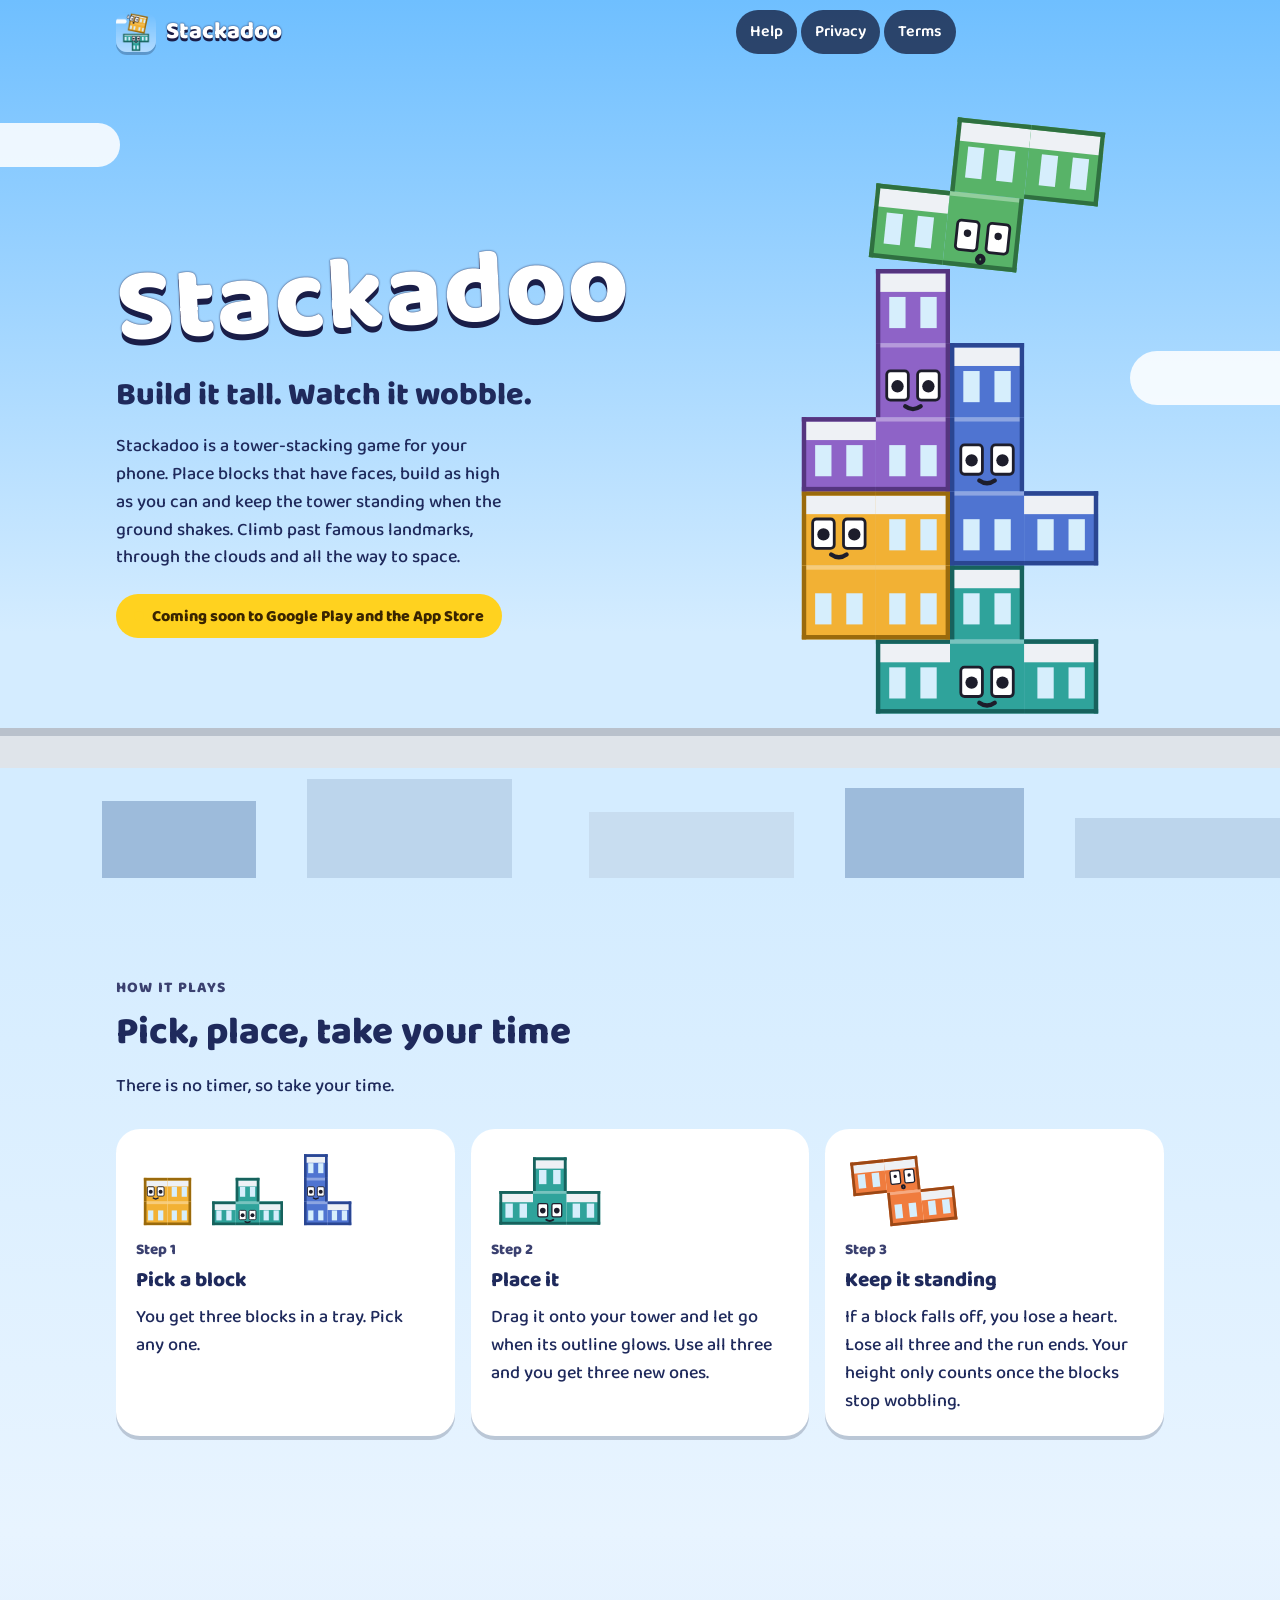
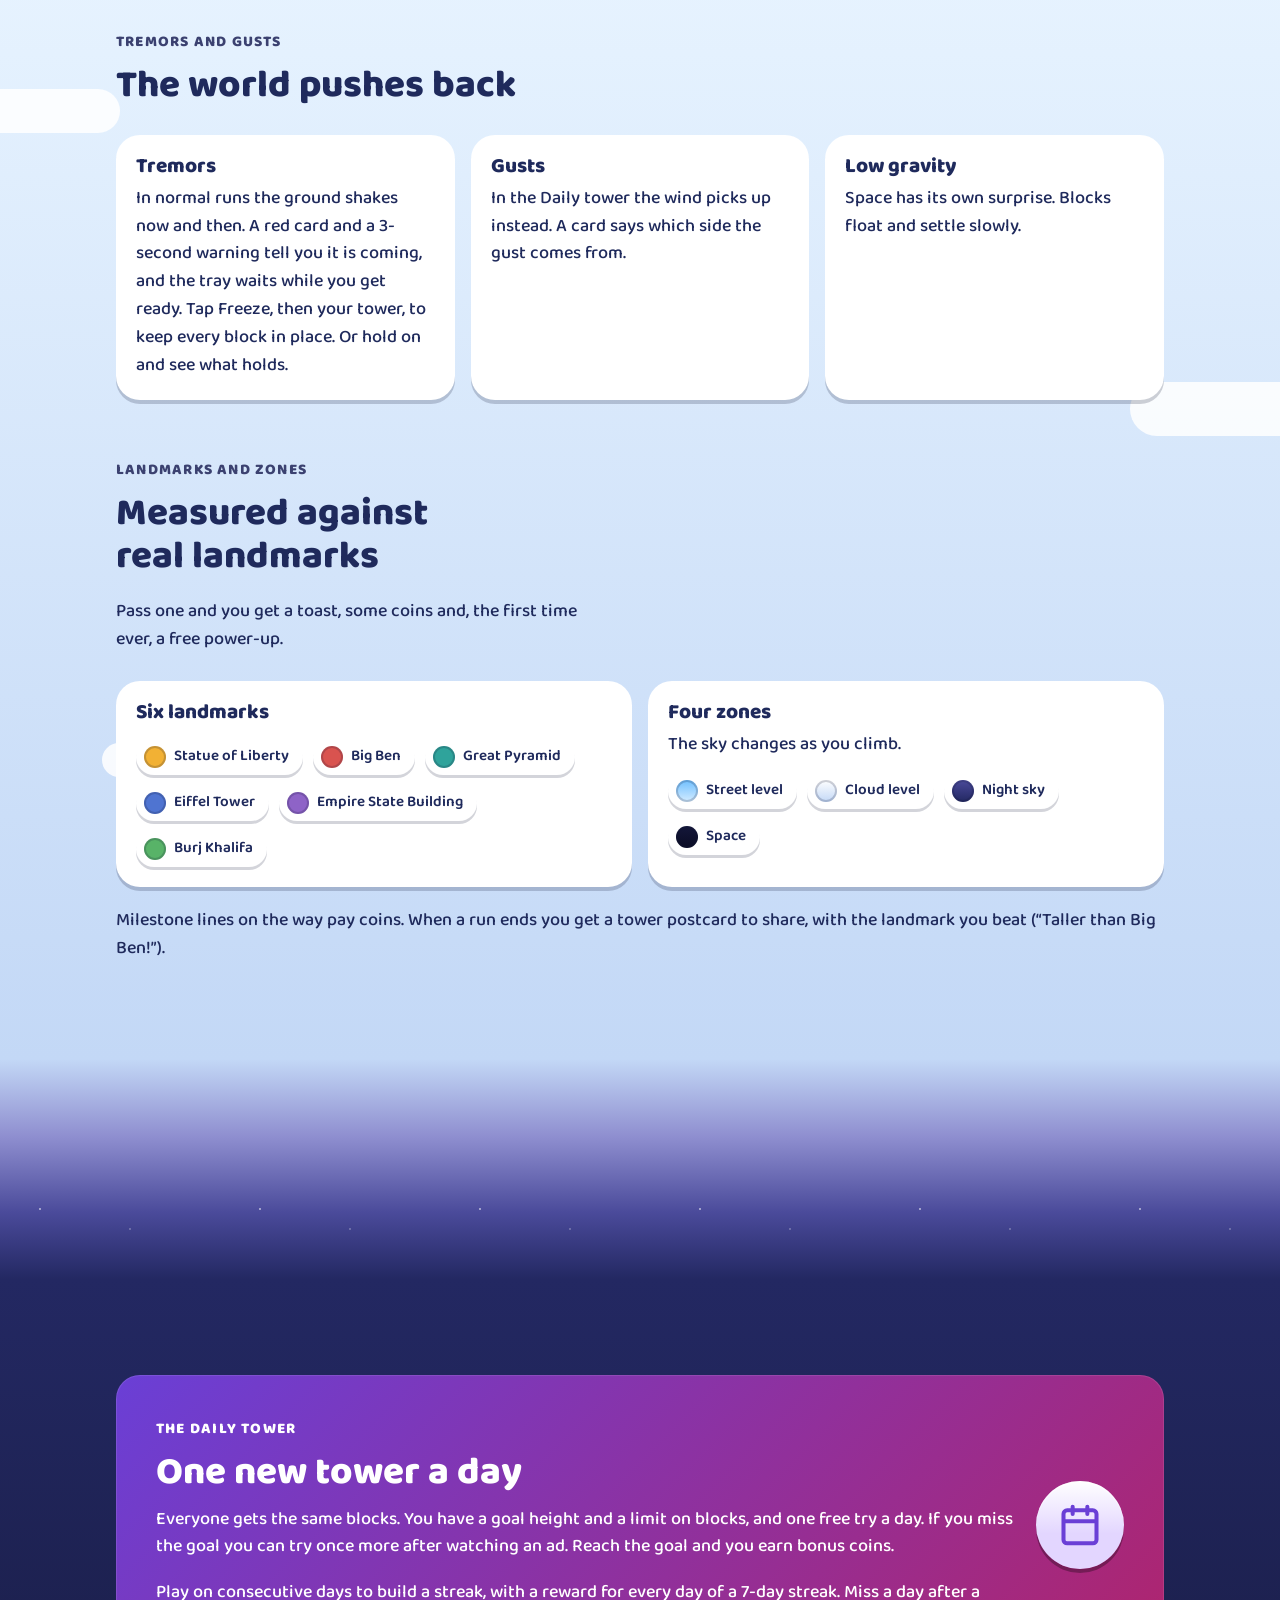
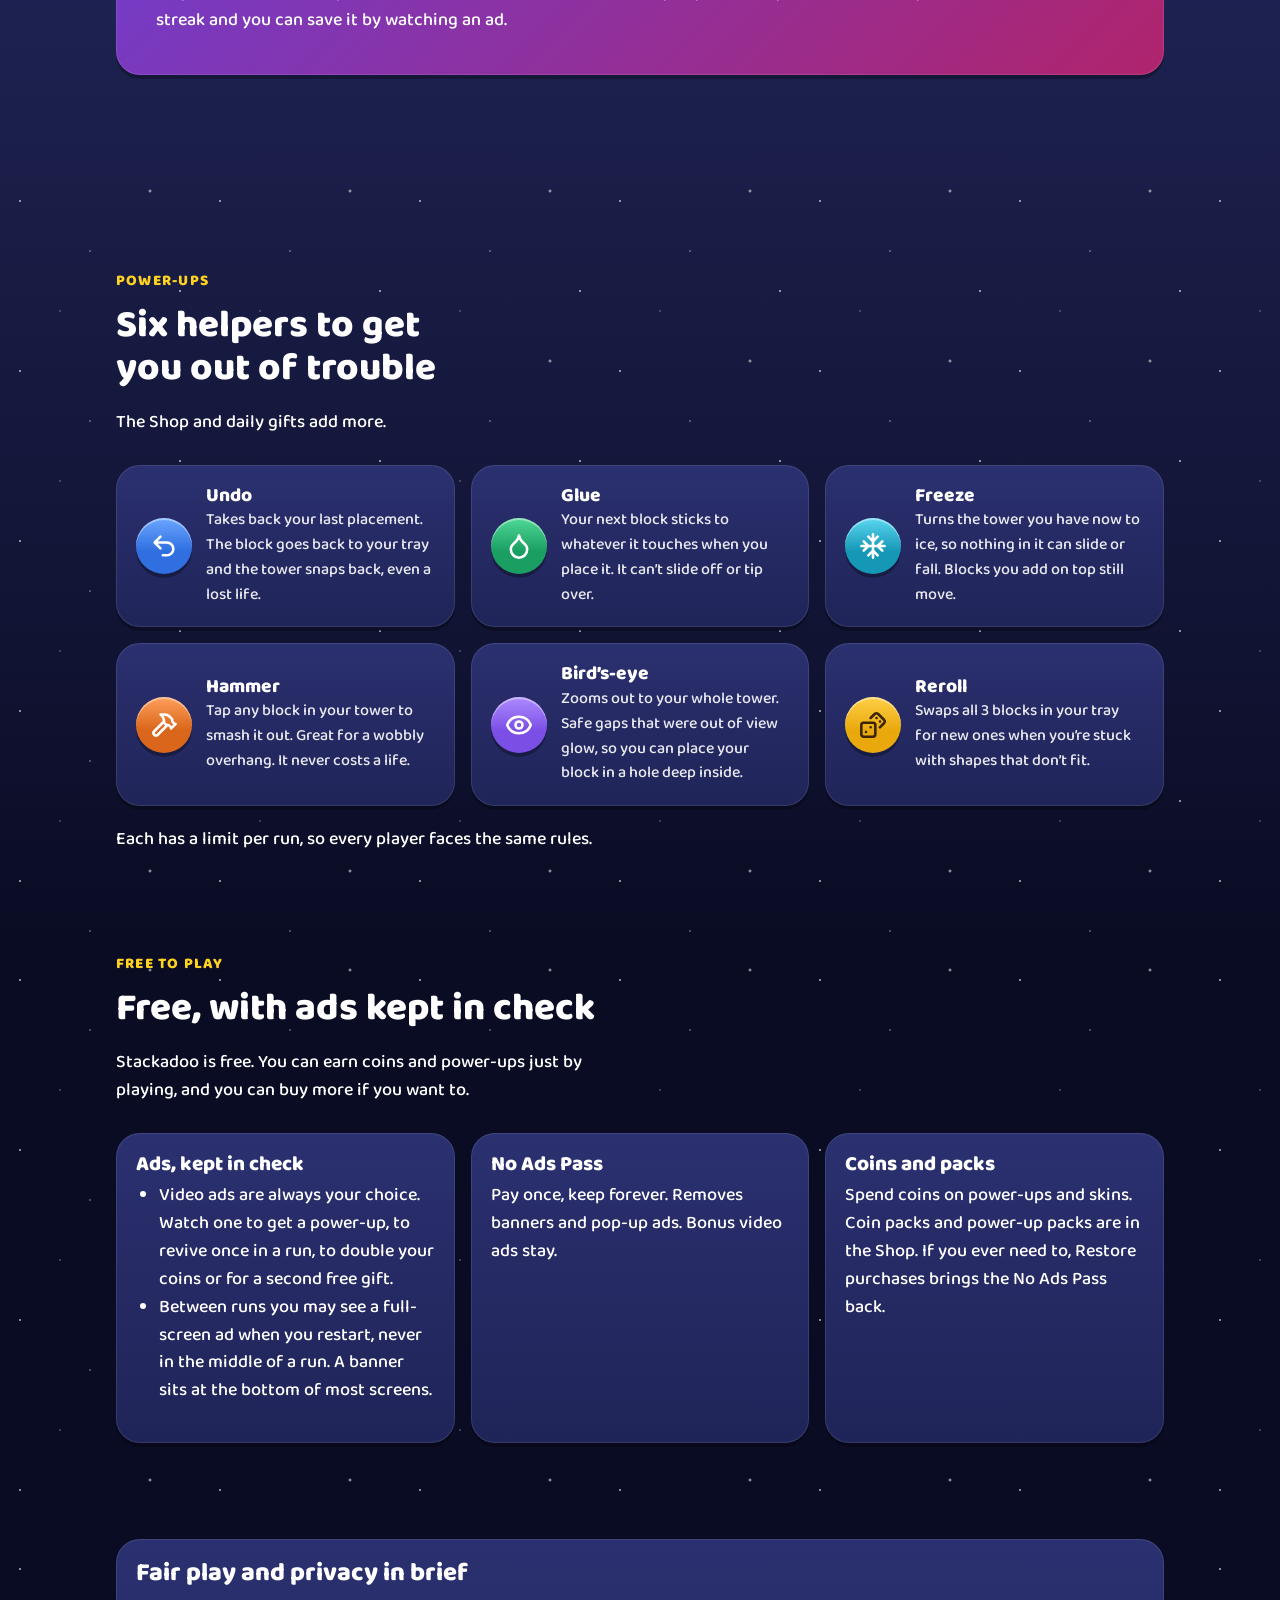
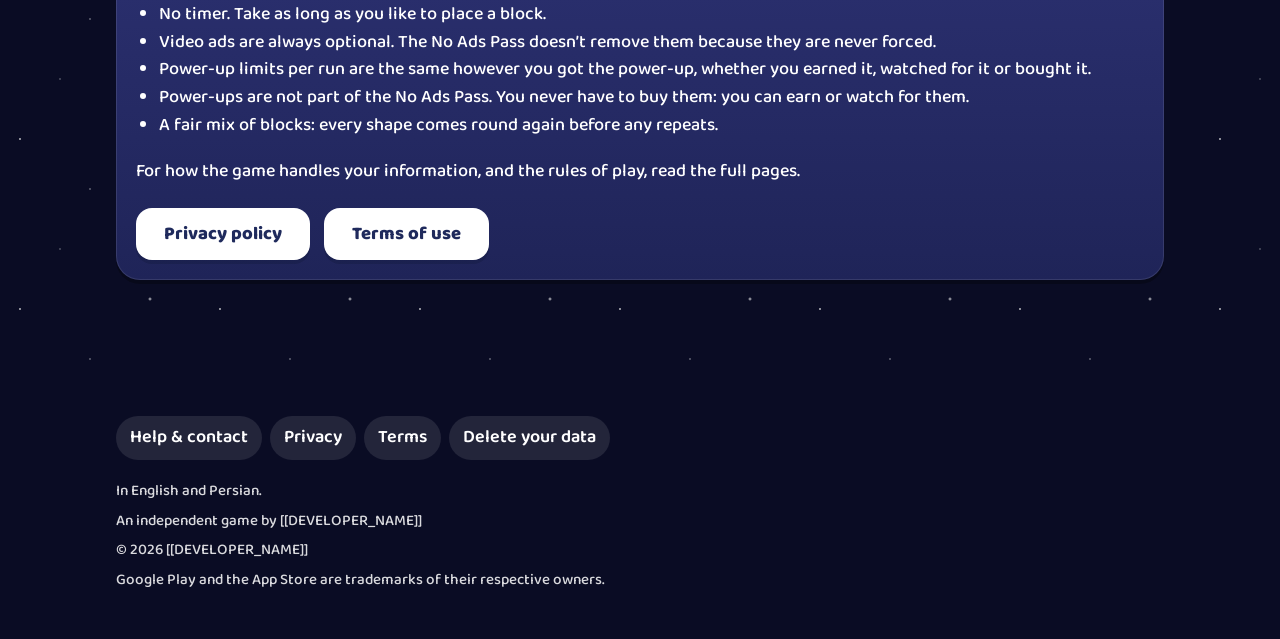
==== index.html @ 4f367c1c "Stackadoo site: design system, landing page, Help & contact, 404 (local draft) Co-Authored-By: Claud" ====
<!DOCTYPE html>
<html lang="en">
<head>
  <meta charset="utf-8">
  <meta name="viewport" content="width=device-width, initial-scale=1">
  <title>Stackadoo: a wobbly tower-stacking game for Android and iOS</title>
  <meta name="description" content="Stackadoo is a tower-stacking game with wobbly block characters. Place them, survive the tremors and climb past landmarks into space.">
  <meta name="theme-color" content="#6fbfff">
  <link rel="icon" href="favicon.ico" sizes="48x48">
  <link rel="icon" type="image/png" sizes="32x32" href="favicon-32.png">
  <link rel="apple-touch-icon" href="apple-touch-icon.png">
  <link rel="manifest" href="site.webmanifest">
  <!-- Open Graph needs an absolute image URL; fill it in once the final address is known. -->
  <meta property="og:title" content="Stackadoo">
  <meta property="og:description" content="Build it tall. Watch it wobble.">
  <meta property="og:type" content="website">
  <meta name="twitter:card" content="summary_large_image">
  <link rel="preload" href="fonts/Baloo2-ExtraBold.woff" as="font" type="font/woff" crossorigin>
  <link rel="stylesheet" href="style.css">
</head>
<body>
  <a class="skip-link" href="#main">Skip to content</a>

  <!-- ============ HERO: day sky ============ -->
  <div class="zone zone--day hero">
    <span class="cloud cloud--a" aria-hidden="true"></span>
    <span class="cloud cloud--b" aria-hidden="true"></span>
    <header class="site-header">
      <div class="wrap">
        <a class="brand" href="./"><img src="icon-192.png" alt="" width="40" height="40"><span>Stackadoo</span></a>
        <nav aria-label="Main">
          <ul class="nav">
            <li><a href="support.html">Help</a></li>
            <li><a href="privacy.html">Privacy</a></li>
            <li><a href="terms.html">Terms</a></li>
          </ul>
        </nav>
      </div>
    </header>

    <main id="main">
      <div class="wrap">
        <div class="hero-copy">
          <h1 class="logo logo--hero">Stackadoo</h1>
          <p class="tagline">Build it tall. Watch it wobble.</p>
          <p class="pitch">Stackadoo is a tower-stacking game for your phone. Place blocks that have faces, build as high as you can and keep the tower standing when the ground shakes. Climb past famous landmarks, through the clouds and all the way to space.</p>
          <p><span class="pill pill--yellow pill--dot">Coming soon to Google Play and the App Store</span></p>
        </div>
        <div class="hero-art">
          <svg class="tower" viewBox="0 0 196 372" aria-hidden="true" focusable="false"><g transform="translate(10 10)"><rect x="44.0" y="308.0" width="44" height="44" fill="#2fa39b"/><rect x="44.0" y="310.6" width="44" height="11.0" fill="#eef1f5"/><rect x="44.0" y="308.0" width="44" height="2.6" fill="#17625d"/><rect x="44.0" y="349.4" width="44" height="2.6" fill="#17625d"/><rect x="44.0" y="308.0" width="2.6" height="44" fill="#17625d"/><rect x="51.9" y="324.6" width="9.7" height="18.5" fill="#d6eefc"/><rect x="70.4" y="324.6" width="9.7" height="18.5" fill="#d6eefc"/><rect x="88.0" y="308.0" width="44" height="44" fill="#2fa39b"/><rect x="88.0" y="308.0" width="44" height="2.6" fill="#fff" opacity=".35"/><rect x="88.0" y="349.4" width="44" height="2.6" fill="#17625d"/><g transform="translate(88.0 308.0) scale(1.833)"><rect x="3.5" y="9" width="7" height="9.5" rx="1.2" fill="#fff" stroke="#1d1d2b" stroke-width=".9"/><rect x="13.5" y="9" width="7" height="9.5" rx="1.2" fill="#fff" stroke="#1d1d2b" stroke-width=".9"/><circle cx="7" cy="14" r="2" fill="#1d1d2b"/><circle cx="17" cy="14" r="2" fill="#1d1d2b"/><path d="M9.5 20.5q2.5 1.8 5 0" fill="none" stroke="#1d1d2b" stroke-width="1.4" stroke-linecap="round"/></g><rect x="132.0" y="308.0" width="44" height="44" fill="#2fa39b"/><rect x="132.0" y="310.6" width="44" height="11.0" fill="#eef1f5"/><rect x="132.0" y="308.0" width="44" height="2.6" fill="#17625d"/><rect x="132.0" y="349.4" width="44" height="2.6" fill="#17625d"/><rect x="173.4" y="308.0" width="2.6" height="44" fill="#17625d"/><rect x="139.9" y="324.6" width="9.7" height="18.5" fill="#d6eefc"/><rect x="158.4" y="324.6" width="9.7" height="18.5" fill="#d6eefc"/><rect x="88.0" y="264.0" width="44" height="44" fill="#2fa39b"/><rect x="88.0" y="266.6" width="44" height="11.0" fill="#eef1f5"/><rect x="88.0" y="264.0" width="44" height="2.6" fill="#17625d"/><rect x="88.0" y="264.0" width="2.6" height="44" fill="#17625d"/><rect x="129.4" y="264.0" width="2.6" height="44" fill="#17625d"/><rect x="95.9" y="280.6" width="9.7" height="18.5" fill="#d6eefc"/><rect x="114.4" y="280.6" width="9.7" height="18.5" fill="#d6eefc"/><rect x="0.0" y="264.0" width="44" height="44" fill="#f2b134"/><rect x="0.0" y="264.0" width="44" height="2.6" fill="#fff" opacity=".35"/><rect x="0.0" y="305.4" width="44" height="2.6" fill="#9a6a0c"/><rect x="0.0" y="264.0" width="2.6" height="44" fill="#9a6a0c"/><rect x="7.9" y="280.6" width="9.7" height="18.5" fill="#d6eefc"/><rect x="26.4" y="280.6" width="9.7" height="18.5" fill="#d6eefc"/><rect x="44.0" y="264.0" width="44" height="44" fill="#f2b134"/><rect x="44.0" y="264.0" width="44" height="2.6" fill="#fff" opacity=".35"/><rect x="44.0" y="305.4" width="44" height="2.6" fill="#9a6a0c"/><rect x="85.4" y="264.0" width="2.6" height="44" fill="#9a6a0c"/><rect x="51.9" y="280.6" width="9.7" height="18.5" fill="#d6eefc"/><rect x="70.4" y="280.6" width="9.7" height="18.5" fill="#d6eefc"/><rect x="0.0" y="220.0" width="44" height="44" fill="#f2b134"/><rect x="0.0" y="222.6" width="44" height="11.0" fill="#eef1f5"/><rect x="0.0" y="220.0" width="44" height="2.6" fill="#9a6a0c"/><rect x="0.0" y="220.0" width="2.6" height="44" fill="#9a6a0c"/><g transform="translate(0.0 220.0) scale(1.833)"><rect x="3.5" y="9" width="7" height="9.5" rx="1.2" fill="#fff" stroke="#1d1d2b" stroke-width=".9"/><rect x="13.5" y="9" width="7" height="9.5" rx="1.2" fill="#fff" stroke="#1d1d2b" stroke-width=".9"/><circle cx="7" cy="14" r="2" fill="#1d1d2b"/><circle cx="17" cy="14" r="2" fill="#1d1d2b"/><path d="M9.5 20.5q2.5 1.8 5 0" fill="none" stroke="#1d1d2b" stroke-width="1.4" stroke-linecap="round"/></g><rect x="44.0" y="220.0" width="44" height="44" fill="#f2b134"/><rect x="44.0" y="222.6" width="44" height="11.0" fill="#eef1f5"/><rect x="44.0" y="220.0" width="44" height="2.6" fill="#9a6a0c"/><rect x="85.4" y="220.0" width="2.6" height="44" fill="#9a6a0c"/><rect x="51.9" y="236.6" width="9.7" height="18.5" fill="#d6eefc"/><rect x="70.4" y="236.6" width="9.7" height="18.5" fill="#d6eefc"/><rect x="88.0" y="220.0" width="44" height="44" fill="#4f74d1"/><rect x="88.0" y="220.0" width="44" height="2.6" fill="#fff" opacity=".35"/><rect x="88.0" y="261.4" width="44" height="2.6" fill="#2a4692"/><rect x="88.0" y="220.0" width="2.6" height="44" fill="#2a4692"/><rect x="95.9" y="236.6" width="9.7" height="18.5" fill="#d6eefc"/><rect x="114.4" y="236.6" width="9.7" height="18.5" fill="#d6eefc"/><rect x="132.0" y="220.0" width="44" height="44" fill="#4f74d1"/><rect x="132.0" y="222.6" width="44" height="11.0" fill="#eef1f5"/><rect x="132.0" y="220.0" width="44" height="2.6" fill="#2a4692"/><rect x="132.0" y="261.4" width="44" height="2.6" fill="#2a4692"/><rect x="173.4" y="220.0" width="2.6" height="44" fill="#2a4692"/><rect x="139.9" y="236.6" width="9.7" height="18.5" fill="#d6eefc"/><rect x="158.4" y="236.6" width="9.7" height="18.5" fill="#d6eefc"/><rect x="88.0" y="176.0" width="44" height="44" fill="#4f74d1"/><rect x="88.0" y="176.0" width="44" height="2.6" fill="#fff" opacity=".35"/><rect x="88.0" y="176.0" width="2.6" height="44" fill="#2a4692"/><rect x="129.4" y="176.0" width="2.6" height="44" fill="#2a4692"/><g transform="translate(88.0 176.0) scale(1.833)"><rect x="3.5" y="9" width="7" height="9.5" rx="1.2" fill="#fff" stroke="#1d1d2b" stroke-width=".9"/><rect x="13.5" y="9" width="7" height="9.5" rx="1.2" fill="#fff" stroke="#1d1d2b" stroke-width=".9"/><circle cx="7" cy="14" r="2" fill="#1d1d2b"/><circle cx="17" cy="14" r="2" fill="#1d1d2b"/><path d="M9.5 20.5q2.5 1.8 5 0" fill="none" stroke="#1d1d2b" stroke-width="1.4" stroke-linecap="round"/></g><rect x="88.0" y="132.0" width="44" height="44" fill="#4f74d1"/><rect x="88.0" y="134.6" width="44" height="11.0" fill="#eef1f5"/><rect x="88.0" y="132.0" width="44" height="2.6" fill="#2a4692"/><rect x="88.0" y="132.0" width="2.6" height="44" fill="#2a4692"/><rect x="129.4" y="132.0" width="2.6" height="44" fill="#2a4692"/><rect x="95.9" y="148.6" width="9.7" height="18.5" fill="#d6eefc"/><rect x="114.4" y="148.6" width="9.7" height="18.5" fill="#d6eefc"/><rect x="0.0" y="176.0" width="44" height="44" fill="#8e63c7"/><rect x="0.0" y="178.6" width="44" height="11.0" fill="#eef1f5"/><rect x="0.0" y="176.0" width="44" height="2.6" fill="#55357f"/><rect x="0.0" y="217.4" width="44" height="2.6" fill="#55357f"/><rect x="0.0" y="176.0" width="2.6" height="44" fill="#55357f"/><rect x="7.9" y="192.6" width="9.7" height="18.5" fill="#d6eefc"/><rect x="26.4" y="192.6" width="9.7" height="18.5" fill="#d6eefc"/><rect x="44.0" y="176.0" width="44" height="44" fill="#8e63c7"/><rect x="44.0" y="176.0" width="44" height="2.6" fill="#fff" opacity=".35"/><rect x="44.0" y="217.4" width="44" height="2.6" fill="#55357f"/><rect x="85.4" y="176.0" width="2.6" height="44" fill="#55357f"/><rect x="51.9" y="192.6" width="9.7" height="18.5" fill="#d6eefc"/><rect x="70.4" y="192.6" width="9.7" height="18.5" fill="#d6eefc"/><rect x="44.0" y="132.0" width="44" height="44" fill="#8e63c7"/><rect x="44.0" y="132.0" width="44" height="2.6" fill="#fff" opacity=".35"/><rect x="44.0" y="132.0" width="2.6" height="44" fill="#55357f"/><rect x="85.4" y="132.0" width="2.6" height="44" fill="#55357f"/><g transform="translate(44.0 132.0) scale(1.833)"><rect x="3.5" y="9" width="7" height="9.5" rx="1.2" fill="#fff" stroke="#1d1d2b" stroke-width=".9"/><rect x="13.5" y="9" width="7" height="9.5" rx="1.2" fill="#fff" stroke="#1d1d2b" stroke-width=".9"/><circle cx="7" cy="14" r="2" fill="#1d1d2b"/><circle cx="17" cy="14" r="2" fill="#1d1d2b"/><path d="M9.5 20.5q2.5 1.8 5 0" fill="none" stroke="#1d1d2b" stroke-width="1.4" stroke-linecap="round"/></g><rect x="44.0" y="88.0" width="44" height="44" fill="#8e63c7"/><rect x="44.0" y="90.6" width="44" height="11.0" fill="#eef1f5"/><rect x="44.0" y="88.0" width="44" height="2.6" fill="#55357f"/><rect x="44.0" y="88.0" width="2.6" height="44" fill="#55357f"/><rect x="85.4" y="88.0" width="2.6" height="44" fill="#55357f"/><rect x="51.9" y="104.6" width="9.7" height="18.5" fill="#d6eefc"/><rect x="70.4" y="104.6" width="9.7" height="18.5" fill="#d6eefc"/><g transform="rotate(6 110.0 44.0)"><rect x="44.0" y="44.0" width="44" height="44" fill="#58b368"/><rect x="44.0" y="46.6" width="44" height="11.0" fill="#eef1f5"/><rect x="44.0" y="44.0" width="44" height="2.6" fill="#2f7040"/><rect x="44.0" y="85.4" width="44" height="2.6" fill="#2f7040"/><rect x="44.0" y="44.0" width="2.6" height="44" fill="#2f7040"/><rect x="51.9" y="60.6" width="9.7" height="18.5" fill="#d6eefc"/><rect x="70.4" y="60.6" width="9.7" height="18.5" fill="#d6eefc"/><rect x="88.0" y="44.0" width="44" height="44" fill="#58b368"/><rect x="88.0" y="44.0" width="44" height="2.6" fill="#fff" opacity=".35"/><rect x="88.0" y="85.4" width="44" height="2.6" fill="#2f7040"/><rect x="129.4" y="44.0" width="2.6" height="44" fill="#2f7040"/><g transform="translate(88.0 44.0) scale(1.833)"><rect x="3.5" y="9" width="7" height="9.5" rx="1.2" fill="#fff" stroke="#1d1d2b" stroke-width=".9"/><rect x="13.5" y="9" width="7" height="9.5" rx="1.2" fill="#fff" stroke="#1d1d2b" stroke-width=".9"/><circle cx="7" cy="13" r="1.2" fill="#1d1d2b"/><circle cx="17" cy="13" r="1.2" fill="#1d1d2b"/><path d="M11 21a1 1.1 0 1 0 2 0a1 1.1 0 1 0-2 0" fill="none" stroke="#1d1d2b" stroke-width="1.4" stroke-linecap="round"/></g><rect x="88.0" y="0.0" width="44" height="44" fill="#58b368"/><rect x="88.0" y="2.6" width="44" height="11.0" fill="#eef1f5"/><rect x="88.0" y="0.0" width="44" height="2.6" fill="#2f7040"/><rect x="88.0" y="0.0" width="2.6" height="44" fill="#2f7040"/><rect x="95.9" y="16.6" width="9.7" height="18.5" fill="#d6eefc"/><rect x="114.4" y="16.6" width="9.7" height="18.5" fill="#d6eefc"/><rect x="132.0" y="0.0" width="44" height="44" fill="#58b368"/><rect x="132.0" y="2.6" width="44" height="11.0" fill="#eef1f5"/><rect x="132.0" y="0.0" width="44" height="2.6" fill="#2f7040"/><rect x="132.0" y="41.4" width="44" height="2.6" fill="#2f7040"/><rect x="173.4" y="0.0" width="2.6" height="44" fill="#2f7040"/><rect x="139.9" y="16.6" width="9.7" height="18.5" fill="#d6eefc"/><rect x="158.4" y="16.6" width="9.7" height="18.5" fill="#d6eefc"/></g></g></svg>
        </div>
      </div>
    </main>
    <div class="rooftop" aria-hidden="true"></div>
    <div class="city" aria-hidden="true"></div>
  </div>

  <!-- ============ HOW IT PLAYS: sky ============ -->
  <section class="zone zone--how" id="how" aria-labelledby="how-h">
    <div class="wrap">
      <div class="section-head">
        <span class="kicker">How it plays</span>
        <h2 id="how-h">Pick, place, take your time</h2>
        <p>There is no timer, so take your time.</p>
      </div>
      <div class="grid grid--3">
        <article class="card card--light step">
          <svg class="art" viewBox="0 0 170 64" aria-hidden="true" focusable="false"><g transform="translate(6 4) scale(1)"><rect x="0.0" y="36.0" width="18" height="18" fill="#f2b134"/><rect x="0.0" y="36.0" width="18" height="2.0" fill="#fff" opacity=".35"/><rect x="0.0" y="52.0" width="18" height="2.0" fill="#9a6a0c"/><rect x="0.0" y="36.0" width="2.0" height="18" fill="#9a6a0c"/><rect x="3.2" y="42.8" width="4.0" height="7.6" fill="#d6eefc"/><rect x="10.8" y="42.8" width="4.0" height="7.6" fill="#d6eefc"/><rect x="18.0" y="36.0" width="18" height="18" fill="#f2b134"/><rect x="18.0" y="36.0" width="18" height="2.0" fill="#fff" opacity=".35"/><rect x="18.0" y="52.0" width="18" height="2.0" fill="#9a6a0c"/><rect x="34.0" y="36.0" width="2.0" height="18" fill="#9a6a0c"/><rect x="21.2" y="42.8" width="4.0" height="7.6" fill="#d6eefc"/><rect x="28.8" y="42.8" width="4.0" height="7.6" fill="#d6eefc"/><rect x="0.0" y="18.0" width="18" height="18" fill="#f2b134"/><rect x="0.0" y="20.0" width="18" height="4.5" fill="#eef1f5"/><rect x="0.0" y="18.0" width="18" height="2.0" fill="#9a6a0c"/><rect x="0.0" y="18.0" width="2.0" height="18" fill="#9a6a0c"/><g transform="translate(0.0 18.0) scale(0.750)"><rect x="3.5" y="9" width="7" height="9.5" rx="1.2" fill="#fff" stroke="#1d1d2b" stroke-width=".9"/><rect x="13.5" y="9" width="7" height="9.5" rx="1.2" fill="#fff" stroke="#1d1d2b" stroke-width=".9"/><circle cx="7" cy="14" r="2" fill="#1d1d2b"/><circle cx="17" cy="14" r="2" fill="#1d1d2b"/><path d="M9.5 20.5q2.5 1.8 5 0" fill="none" stroke="#1d1d2b" stroke-width="1.4" stroke-linecap="round"/></g><rect x="18.0" y="18.0" width="18" height="18" fill="#f2b134"/><rect x="18.0" y="20.0" width="18" height="4.5" fill="#eef1f5"/><rect x="18.0" y="18.0" width="18" height="2.0" fill="#9a6a0c"/><rect x="34.0" y="18.0" width="2.0" height="18" fill="#9a6a0c"/><rect x="21.2" y="24.8" width="4.0" height="7.6" fill="#d6eefc"/><rect x="28.8" y="24.8" width="4.0" height="7.6" fill="#d6eefc"/><rect x="52.0" y="36.0" width="18" height="18" fill="#2fa39b"/><rect x="52.0" y="38.0" width="18" height="4.5" fill="#eef1f5"/><rect x="52.0" y="36.0" width="18" height="2.0" fill="#17625d"/><rect x="52.0" y="52.0" width="18" height="2.0" fill="#17625d"/><rect x="52.0" y="36.0" width="2.0" height="18" fill="#17625d"/><rect x="55.2" y="42.8" width="4.0" height="7.6" fill="#d6eefc"/><rect x="62.8" y="42.8" width="4.0" height="7.6" fill="#d6eefc"/><rect x="70.0" y="36.0" width="18" height="18" fill="#2fa39b"/><rect x="70.0" y="36.0" width="18" height="2.0" fill="#fff" opacity=".35"/><rect x="70.0" y="52.0" width="18" height="2.0" fill="#17625d"/><g transform="translate(70.0 36.0) scale(0.750)"><rect x="3.5" y="9" width="7" height="9.5" rx="1.2" fill="#fff" stroke="#1d1d2b" stroke-width=".9"/><rect x="13.5" y="9" width="7" height="9.5" rx="1.2" fill="#fff" stroke="#1d1d2b" stroke-width=".9"/><circle cx="7" cy="14" r="2" fill="#1d1d2b"/><circle cx="17" cy="14" r="2" fill="#1d1d2b"/><path d="M9.5 20.5q2.5 1.8 5 0" fill="none" stroke="#1d1d2b" stroke-width="1.4" stroke-linecap="round"/></g><rect x="88.0" y="36.0" width="18" height="18" fill="#2fa39b"/><rect x="88.0" y="38.0" width="18" height="4.5" fill="#eef1f5"/><rect x="88.0" y="36.0" width="18" height="2.0" fill="#17625d"/><rect x="88.0" y="52.0" width="18" height="2.0" fill="#17625d"/><rect x="104.0" y="36.0" width="2.0" height="18" fill="#17625d"/><rect x="91.2" y="42.8" width="4.0" height="7.6" fill="#d6eefc"/><rect x="98.8" y="42.8" width="4.0" height="7.6" fill="#d6eefc"/><rect x="70.0" y="18.0" width="18" height="18" fill="#2fa39b"/><rect x="70.0" y="20.0" width="18" height="4.5" fill="#eef1f5"/><rect x="70.0" y="18.0" width="18" height="2.0" fill="#17625d"/><rect x="70.0" y="18.0" width="2.0" height="18" fill="#17625d"/><rect x="86.0" y="18.0" width="2.0" height="18" fill="#17625d"/><rect x="73.2" y="24.8" width="4.0" height="7.6" fill="#d6eefc"/><rect x="80.8" y="24.8" width="4.0" height="7.6" fill="#d6eefc"/><rect x="122.0" y="36.0" width="18" height="18" fill="#4f74d1"/><rect x="122.0" y="36.0" width="18" height="2.0" fill="#fff" opacity=".35"/><rect x="122.0" y="52.0" width="18" height="2.0" fill="#2a4692"/><rect x="122.0" y="36.0" width="2.0" height="18" fill="#2a4692"/><rect x="125.2" y="42.8" width="4.0" height="7.6" fill="#d6eefc"/><rect x="132.8" y="42.8" width="4.0" height="7.6" fill="#d6eefc"/><rect x="140.0" y="36.0" width="18" height="18" fill="#4f74d1"/><rect x="140.0" y="38.0" width="18" height="4.5" fill="#eef1f5"/><rect x="140.0" y="36.0" width="18" height="2.0" fill="#2a4692"/><rect x="140.0" y="52.0" width="18" height="2.0" fill="#2a4692"/><rect x="156.0" y="36.0" width="2.0" height="18" fill="#2a4692"/><rect x="143.2" y="42.8" width="4.0" height="7.6" fill="#d6eefc"/><rect x="150.8" y="42.8" width="4.0" height="7.6" fill="#d6eefc"/><rect x="122.0" y="18.0" width="18" height="18" fill="#4f74d1"/><rect x="122.0" y="18.0" width="18" height="2.0" fill="#fff" opacity=".35"/><rect x="122.0" y="18.0" width="2.0" height="18" fill="#2a4692"/><rect x="138.0" y="18.0" width="2.0" height="18" fill="#2a4692"/><g transform="translate(122.0 18.0) scale(0.750)"><rect x="3.5" y="9" width="7" height="9.5" rx="1.2" fill="#fff" stroke="#1d1d2b" stroke-width=".9"/><rect x="13.5" y="9" width="7" height="9.5" rx="1.2" fill="#fff" stroke="#1d1d2b" stroke-width=".9"/><circle cx="7" cy="14" r="2" fill="#1d1d2b"/><circle cx="17" cy="14" r="2" fill="#1d1d2b"/><path d="M9.5 20.5q2.5 1.8 5 0" fill="none" stroke="#1d1d2b" stroke-width="1.4" stroke-linecap="round"/></g><rect x="122.0" y="0.0" width="18" height="18" fill="#4f74d1"/><rect x="122.0" y="2.0" width="18" height="4.5" fill="#eef1f5"/><rect x="122.0" y="0.0" width="18" height="2.0" fill="#2a4692"/><rect x="122.0" y="0.0" width="2.0" height="18" fill="#2a4692"/><rect x="138.0" y="0.0" width="2.0" height="18" fill="#2a4692"/><rect x="125.2" y="6.8" width="4.0" height="7.6" fill="#d6eefc"/><rect x="132.8" y="6.8" width="4.0" height="7.6" fill="#d6eefc"/></g></svg>
          <span class="step-num">Step 1</span>
          <h3>Pick a block</h3>
          <p>You get three blocks in a tray. Pick any one.</p>
        </article>
        <article class="card card--light step">
          <svg class="art" viewBox="0 0 84 60" aria-hidden="true" focusable="false"><g transform="translate(6 6)"><rect x="0.0" y="24.0" width="24" height="24" fill="#2fa39b"/><rect x="0.0" y="26.0" width="24" height="6.0" fill="#eef1f5"/><rect x="0.0" y="24.0" width="24" height="2.0" fill="#17625d"/><rect x="0.0" y="46.0" width="24" height="2.0" fill="#17625d"/><rect x="0.0" y="24.0" width="2.0" height="24" fill="#17625d"/><rect x="4.3" y="33.0" width="5.3" height="10.1" fill="#d6eefc"/><rect x="14.4" y="33.0" width="5.3" height="10.1" fill="#d6eefc"/><rect x="24.0" y="24.0" width="24" height="24" fill="#2fa39b"/><rect x="24.0" y="24.0" width="24" height="2.0" fill="#fff" opacity=".35"/><rect x="24.0" y="46.0" width="24" height="2.0" fill="#17625d"/><g transform="translate(24.0 24.0) scale(1.000)"><rect x="3.5" y="9" width="7" height="9.5" rx="1.2" fill="#fff" stroke="#1d1d2b" stroke-width=".9"/><rect x="13.5" y="9" width="7" height="9.5" rx="1.2" fill="#fff" stroke="#1d1d2b" stroke-width=".9"/><circle cx="7" cy="14" r="2" fill="#1d1d2b"/><circle cx="17" cy="14" r="2" fill="#1d1d2b"/><path d="M9.5 20.5q2.5 1.8 5 0" fill="none" stroke="#1d1d2b" stroke-width="1.4" stroke-linecap="round"/></g><rect x="48.0" y="24.0" width="24" height="24" fill="#2fa39b"/><rect x="48.0" y="26.0" width="24" height="6.0" fill="#eef1f5"/><rect x="48.0" y="24.0" width="24" height="2.0" fill="#17625d"/><rect x="48.0" y="46.0" width="24" height="2.0" fill="#17625d"/><rect x="70.0" y="24.0" width="2.0" height="24" fill="#17625d"/><rect x="52.3" y="33.0" width="5.3" height="10.1" fill="#d6eefc"/><rect x="62.4" y="33.0" width="5.3" height="10.1" fill="#d6eefc"/><rect x="24.0" y="0.0" width="24" height="24" fill="#2fa39b"/><rect x="24.0" y="2.0" width="24" height="6.0" fill="#eef1f5"/><rect x="24.0" y="0.0" width="24" height="2.0" fill="#17625d"/><rect x="24.0" y="0.0" width="2.0" height="24" fill="#17625d"/><rect x="46.0" y="0.0" width="2.0" height="24" fill="#17625d"/><rect x="28.3" y="9.0" width="5.3" height="10.1" fill="#d6eefc"/><rect x="38.4" y="9.0" width="5.3" height="10.1" fill="#d6eefc"/></g></svg>
          <span class="step-num">Step 2</span>
          <h3>Place it</h3>
          <p>Drag it onto your tower and let go when its outline glows. Use all three and you get three new ones.</p>
        </article>
        <article class="card card--light step">
          <svg class="art" viewBox="0 0 84 60" aria-hidden="true" focusable="false"><g transform="translate(6 6)"><g transform="rotate(-6 36.0 24.0)"><rect x="24.0" y="24.0" width="24" height="24" fill="#f07c3e"/><rect x="24.0" y="24.0" width="24" height="2.0" fill="#fff" opacity=".35"/><rect x="24.0" y="46.0" width="24" height="2.0" fill="#9c4815"/><rect x="24.0" y="24.0" width="2.0" height="24" fill="#9c4815"/><rect x="28.3" y="33.0" width="5.3" height="10.1" fill="#d6eefc"/><rect x="38.4" y="33.0" width="5.3" height="10.1" fill="#d6eefc"/><rect x="48.0" y="24.0" width="24" height="24" fill="#f07c3e"/><rect x="48.0" y="26.0" width="24" height="6.0" fill="#eef1f5"/><rect x="48.0" y="24.0" width="24" height="2.0" fill="#9c4815"/><rect x="48.0" y="46.0" width="24" height="2.0" fill="#9c4815"/><rect x="70.0" y="24.0" width="2.0" height="24" fill="#9c4815"/><rect x="52.3" y="33.0" width="5.3" height="10.1" fill="#d6eefc"/><rect x="62.4" y="33.0" width="5.3" height="10.1" fill="#d6eefc"/><rect x="0.0" y="0.0" width="24" height="24" fill="#f07c3e"/><rect x="0.0" y="2.0" width="24" height="6.0" fill="#eef1f5"/><rect x="0.0" y="0.0" width="24" height="2.0" fill="#9c4815"/><rect x="0.0" y="22.0" width="24" height="2.0" fill="#9c4815"/><rect x="0.0" y="0.0" width="2.0" height="24" fill="#9c4815"/><rect x="4.3" y="9.0" width="5.3" height="10.1" fill="#d6eefc"/><rect x="14.4" y="9.0" width="5.3" height="10.1" fill="#d6eefc"/><rect x="24.0" y="0.0" width="24" height="24" fill="#f07c3e"/><rect x="24.0" y="2.0" width="24" height="6.0" fill="#eef1f5"/><rect x="24.0" y="0.0" width="24" height="2.0" fill="#9c4815"/><rect x="46.0" y="0.0" width="2.0" height="24" fill="#9c4815"/><g transform="translate(24.0 0.0) scale(1.000)"><rect x="3.5" y="9" width="7" height="9.5" rx="1.2" fill="#fff" stroke="#1d1d2b" stroke-width=".9"/><rect x="13.5" y="9" width="7" height="9.5" rx="1.2" fill="#fff" stroke="#1d1d2b" stroke-width=".9"/><circle cx="7" cy="13" r="1.2" fill="#1d1d2b"/><circle cx="17" cy="13" r="1.2" fill="#1d1d2b"/><path d="M11 21a1 1.1 0 1 0 2 0a1 1.1 0 1 0-2 0" fill="none" stroke="#1d1d2b" stroke-width="1.4" stroke-linecap="round"/></g></g></g></svg>
          <span class="step-num">Step 3</span>
          <h3>Keep it standing</h3>
          <p>If a block falls off, you lose a heart. Lose all three and the run ends. Your height only counts once the blocks stop wobbling.</p>
        </article>
      </div>
    </div>
  </section>

  <!-- ============ TREMORS, GUSTS, LANDMARKS, ZONES: Cloud level ============ -->
  <section class="zone zone--cloud" id="climb" aria-labelledby="climb-h">
    <span class="cloud cloud--a" aria-hidden="true"></span>
    <span class="cloud cloud--b" aria-hidden="true"></span>
    <span class="cloud cloud--c" aria-hidden="true"></span>
    <div class="wrap">
      <div class="section-head">
        <span class="kicker">Tremors and gusts</span>
        <h2 id="climb-h">The world pushes back</h2>
      </div>
      <div class="grid grid--3">
        <article class="card card--light">
          <h3>Tremors</h3>
          <p>In normal runs the ground shakes now and then. A red card and a 3-second warning tell you it is coming, and the tray waits while you get ready. Tap Freeze, then your tower, to keep every block in place. Or hold on and see what holds.</p>
        </article>
        <article class="card card--light">
          <h3>Gusts</h3>
          <p>In the Daily tower the wind picks up instead. A card says which side the gust comes from.</p>
        </article>
        <article class="card card--light">
          <h3>Low gravity</h3>
          <p>Space has its own surprise. Blocks float and settle slowly.</p>
        </article>
      </div>

      <div class="section-head" style="margin-block: 56px 28px" id="landmarks">
        <span class="kicker">Landmarks and zones</span>
        <h2 id="lm-h">Measured against real landmarks</h2>
        <p>Pass one and you get a toast, some coins and, the first time ever, a free power-up.</p>
      </div>
      <div class="grid grid--2">
        <article class="card card--light">
          <h3>Six landmarks</h3>
          <ul class="chips" aria-label="Landmarks">
            <li class="chip"><i style="background:#f2b134"></i>Statue of Liberty</li>
            <li class="chip"><i style="background:#d9534f"></i>Big Ben</li>
            <li class="chip"><i style="background:#2fa39b"></i>Great Pyramid</li>
            <li class="chip"><i style="background:#4f74d1"></i>Eiffel Tower</li>
            <li class="chip"><i style="background:#8e63c7"></i>Empire State Building</li>
            <li class="chip"><i style="background:#58b368"></i>Burj Khalifa</li>
          </ul>
        </article>
        <article class="card card--light">
          <h3>Four zones</h3>
          <p style="margin-block-end:0">The sky changes as you climb.</p>
          <ul class="chips" aria-label="Altitude zones">
            <li class="chip"><i style="background:linear-gradient(#6fbfff,#d4ecff)"></i>Street level</li>
            <li class="chip"><i style="background:linear-gradient(#fff,#c3d8f6)"></i>Cloud level</li>
            <li class="chip"><i style="background:linear-gradient(#4a4a9a,#232862)"></i>Night sky</li>
            <li class="chip"><i style="background:linear-gradient(#14173a,#0a0c24)"></i>Space</li>
          </ul>
        </article>
      </div>
      <p style="margin-block:20px 0">Milestone lines on the way pay coins. When a run ends you get a tower postcard to share, with the landmark you beat (&ldquo;Taller than Big Ben!&rdquo;).</p>
    </div>
  </section>

  <div class="dusk" aria-hidden="true"></div>

  <!-- ============ DAILY TOWER: night ============ -->
  <section class="zone zone--night" id="daily" aria-labelledby="daily-h">
    <div class="wrap">
      <div class="card card--promo daily">
        <div>
          <span class="kicker" style="color:#fff">The Daily tower</span>
          <h2 id="daily-h">One new tower a day</h2>
          <p>Everyone gets the same blocks. You have a goal height and a limit on blocks, and one free try a day. If you miss the goal you can try once more after watching an ad. Reach the goal and you earn bonus coins.</p>
          <p>Play on consecutive days to build a streak, with a reward for every day of a 7-day streak. Miss a day after a streak and you can save it by watching an ad.</p>
        </div>
        <span class="disc" style="--d1:#ffffff;--d2:#e3d6ff;color:#6a3fd6;inline-size:88px;block-size:88px" aria-hidden="true"><svg viewBox="0 0 24 24" style="inline-size:44px;block-size:44px"><path d="M8 2v4M16 2v4M5 4h14a2 2 0 0 1 2 2v14a2 2 0 0 1 -2 2h-14a2 2 0 0 1 -2 -2v-14a2 2 0 0 1 2 -2zM3 10h18"/></svg></span>
      </div>
    </div>
  </section>

  <!-- ============ POWER-UPS: space ============ -->
  <section class="zone zone--space" id="power-ups" aria-labelledby="pu-h">
    <div class="wrap">
      <div class="section-head">
        <span class="kicker">Power-ups</span>
        <h2 id="pu-h">Six helpers to get you out of trouble</h2>
        <p>The Shop and daily gifts add more.</p>
      </div>
      <ul class="grid grid--powers" style="list-style:none;margin:0;padding:0">
        <li class="card power"><span class="disc disc--undo" aria-hidden="true"><svg viewBox="0 0 24 24"><path d="M9 14 4 9l5-5M4 9h10.5a5.5 5.5 0 0 1 5.5 5.5a5.5 5.5 0 0 1-5.5 5.5H11"/></svg></span><div><h3>Undo</h3><p>Takes back your last placement. The block goes back to your tray and the tower snaps back, even a lost life.</p></div></li>
        <li class="card power"><span class="disc disc--glue" aria-hidden="true"><svg viewBox="0 0 24 24"><path d="M12 22a7 7 0 0 0 7-7c0-2-1-3.9-3-5.5s-3.5-4-4-6.5c-.5 2.5-2 4.9-4 6.5C6 11.1 5 13 5 15a7 7 0 0 0 7 7z"/></svg></span><div><h3>Glue</h3><p>Your next block sticks to whatever it touches when you place it. It can&rsquo;t slide off or tip over.</p></div></li>
        <li class="card power"><span class="disc disc--freeze" aria-hidden="true"><svg viewBox="0 0 24 24"><path d="M2 12L22 12M12 2L12 22M20 16l-4-4 4-4M4 8l4 4-4 4M16 4l-4 4-4-4M8 20l4-4 4 4"/></svg></span><div><h3>Freeze</h3><p>Turns the tower you have now to ice, so nothing in it can slide or fall. Blocks you add on top still move.</p></div></li>
        <li class="card power"><span class="disc disc--hammer" aria-hidden="true"><svg viewBox="0 0 24 24"><path d="m15 12-8.373 8.373a1 1 0 1 1-3-3L12 9m6 6 4-4m-.5.5-1.914-1.914A2 2 0 0 1 19 8.172V7l-2.26-2.26a6 6 0 0 0-4.202-1.756L9 2.96l.92.82A6.18 6.18 0 0 1 12 8.4V10l2 2h1.172a2 2 0 0 1 1.414.586L18.5 14.5"/></svg></span><div><h3>Hammer</h3><p>Tap any block in your tower to smash it out. Great for a wobbly overhang. It never costs a life.</p></div></li>
        <li class="card power"><span class="disc disc--bird" aria-hidden="true"><svg viewBox="0 0 24 24"><path d="M2.062 12.348a1 1 0 0 1 0-.696 10.75 10.75 0 0 1 19.876 0 1 1 0 0 1 0 .696 10.75 10.75 0 0 1-19.876 0M9 12a3 3 0 1 0 6 0a3 3 0 1 0 -6 0"/></svg></span><div><h3>Bird&rsquo;s-eye</h3><p>Zooms out to your whole tower. Safe gaps that were out of view glow, so you can place your block in a hole deep inside.</p></div></li>
        <li class="card power"><span class="disc disc--reroll" aria-hidden="true"><svg viewBox="0 0 24 24"><path d="M4 10h8a2 2 0 0 1 2 2v8a2 2 0 0 1 -2 2h-8a2 2 0 0 1 -2 -2v-8a2 2 0 0 1 2 -2zM17.92 14l3.5-3.5a2.24 2.24 0 0 0 0-3l-5-4.92a2.24 2.24 0 0 0-3 0L10 6M6 18h.01M10 14h.01M15 6h.01M18 9h.01"/></svg></span><div><h3>Reroll</h3><p>Swaps all 3 blocks in your tray for new ones when you&rsquo;re stuck with shapes that don&rsquo;t fit.</p></div></li>
      </ul>
      <p style="margin-block:20px 0">Each has a limit per run, so every player faces the same rules.</p>
    </div>
  </section>

  <!-- ============ FREE TO PLAY ============ -->
  <section class="zone zone--space" id="free" aria-labelledby="free-h" style="padding-block-start:0">
    <div class="wrap">
      <div class="section-head">
        <span class="kicker">Free to play</span>
        <h2 id="free-h">Free, with ads kept in check</h2>
        <p>Stackadoo is free. You can earn coins and power-ups just by playing, and you can buy more if you want to.</p>
      </div>
      <div class="grid grid--3">
        <article class="card">
          <h3>Ads, kept in check</h3>
          <ul>
            <li>Video ads are always your choice. Watch one to get a power-up, to revive once in a run, to double your coins or for a second free gift.</li>
            <li>Between runs you may see a full-screen ad when you restart, never in the middle of a run. A banner sits at the bottom of most screens.</li>
          </ul>
        </article>
        <article class="card">
          <h3>No Ads Pass</h3>
          <p>Pay once, keep forever. Removes banners and pop-up ads. Bonus video ads stay.</p>
        </article>
        <article class="card">
          <h3>Coins and packs</h3>
          <p>Spend coins on power-ups and skins. Coin packs and power-up packs are in the Shop. If you ever need to, Restore purchases brings the No Ads Pass back.</p>
        </article>
      </div>
    </div>
  </section>

  <!-- ============ FAIR PLAY AND PRIVACY IN BRIEF ============ -->
  <section class="zone zone--space band" id="fair-play" aria-labelledby="fair-h" style="padding-block-start:0">
    <div class="wrap">
      <div class="card">
        <h2 id="fair-h" style="font-size:1.6rem">Fair play and privacy in brief</h2>
        <ul>
          <li>No timer. Take as long as you like to place a block.</li>
          <li>Video ads are always optional. The No Ads Pass doesn&rsquo;t remove them because they are never forced.</li>
          <li>Power-up limits per run are the same however you got the power-up, whether you earned it, watched for it or bought it.</li>
          <li>Power-ups are not part of the No Ads Pass. You never have to buy them: you can earn or watch for them.</li>
          <li>A fair mix of blocks: every shape comes round again before any repeats.</li>
        </ul>
        <p>For how the game handles your information, and the rules of play, read the full pages.</p>
        <div class="actions">
          <a class="btn btn--white" href="privacy.html">Privacy policy</a>
          <a class="btn btn--white" href="terms.html">Terms of use</a>
        </div>
      </div>
    </div>
  </section>

  <!-- ============ FOOTER ============ -->
  <footer class="zone zone--footer">
    <div class="wrap">
      <ul class="footer-links">
        <li><a href="support.html">Help &amp; contact</a></li>
        <li><a href="privacy.html">Privacy</a></li>
        <li><a href="terms.html">Terms</a></li>
        <li><a href="delete-data.html">Delete your data</a></li>
      </ul>
      <p class="footer-small">In English and Persian.</p>
      <p class="footer-small">An independent game by [[DEVELOPER_NAME]]</p>
      <p class="footer-small">&copy; 2026 [[DEVELOPER_NAME]]</p>
      <p class="footer-small">Google Play and the App Store are trademarks of their respective owners.</p>
    </div>
  </footer>
</body>
</html>
---- style.css ----
/* ==========================================================================
   Stackadoo site: design system (single stylesheet, no build step)
   Tokens come from the game's Tokens.uss and the design canvas.
   Logical properties are used throughout. English only for now.
   ========================================================================== */

/* ---------- Fonts (self-hosted, Latin subset, WOFF) ---------- */
@font-face { font-family: "Baloo 2"; font-weight: 500; font-style: normal; font-display: swap; src: url("fonts/Baloo2-Medium.woff") format("woff"); }
@font-face { font-family: "Baloo 2"; font-weight: 600; font-style: normal; font-display: swap; src: url("fonts/Baloo2-SemiBold.woff") format("woff"); }
@font-face { font-family: "Baloo 2"; font-weight: 800; font-style: normal; font-display: swap; src: url("fonts/Baloo2-ExtraBold.woff") format("woff"); }

/* ---------- Tokens ---------- */
:root {
  /* sky */
  --sky-top: #6fbfff;
  --sky-bottom: #d4ecff;
  --sky-pale: #d4ecff;
  --cloud: rgba(255, 255, 255, 0.86);
  --city-1: #bcd5ec;
  --city-2: #c8ddf0;
  --city-3: #9dbbdb;
  --rooftop: #dfe4ea;
  --rooftop-lip: #b9c1cc;
  /* navy / panels */
  --navy: #1a1e48;
  --navy-deep: #14173a;
  --menu-top: #232862;
  --panel-top: #2b3070;
  --card-bottom: #1f2458;
  --ink: #1f2a5c;          /* text on sky */
  --ink-soft: #3b4170;     /* text on white */
  --white: #ffffff;
  /* primary button */
  --yellow: #ffd21f;
  --yellow-top: #ffe066;
  --yellow-edge: #b88f00;
  --yellow-ink: #3a2500;
  /* accents */
  --green: #137a4b;
  --red: #c81e45;
  --heart: #ff3b5c;
  --purple: #6a3fd6;
  --magenta: #b0246c;
  --link: #1d4fb8;
  /* power-ups: top, base */
  --pu-undo: #6aa6ff;    --pu-undo-b: #2f6fe0;
  --pu-glue: #4fd896;    --pu-glue-b: #1a9e62;
  --pu-freeze: #5ad6f0;  --pu-freeze-b: #1597b6;
  --pu-hammer: #ff9f5c;  --pu-hammer-b: #d9661a;
  --pu-bird: #ad8bff;    --pu-bird-b: #7b4fe6;
  --pu-reroll: #ffcf47;  --pu-reroll-b: #e9a90c;
  /* radii */
  --r-sheet: 28px;
  --r-card: 24px;
  --r-list: 20px;
  --r-tile: 16px;
  --r-btn: 22px;
  /* layout */
  --gutter: 16px;
  --wide: 1080px;
  --measure: 70ch;
  --tap: 44px;
  --focus: var(--navy);
  /* type */
  --font: "Baloo 2", ui-rounded, "Segoe UI", system-ui, -apple-system, Roboto, sans-serif;
}

/* ---------- Base ---------- */
*, *::before, *::after { box-sizing: border-box; }
html { -webkit-text-size-adjust: 100%; text-size-adjust: 100%; scroll-behavior: smooth; }
body {
  margin: 0;
  min-block-size: 100vh;
  font-family: var(--font);
  font-weight: 500;
  font-size: 1.125rem;
  line-height: 1.55;
  color: var(--ink);
  background: var(--sky-pale);
  overflow-x: clip;
  -webkit-font-smoothing: antialiased;
}
img, svg { display: block; max-inline-size: 100%; }
h1, h2, h3, h4 { font-weight: 800; line-height: 1.12; margin-block: 0 0.5em; text-wrap: balance; }
h1 { font-size: clamp(2.2rem, 8vw, 3.4rem); }
h2 { font-size: clamp(1.7rem, 5.5vw, 2.4rem); }
h3 { font-size: 1.3rem; }
p { margin-block: 0 1em; }
a { color: var(--link); font-weight: 600; text-underline-offset: 0.18em; }
a:hover { text-decoration-thickness: 3px; }
:focus-visible { outline: 3px solid var(--focus); outline-offset: 3px; border-radius: 6px; }
:focus:not(:focus-visible) { outline: none; }
ul, ol { padding-inline-start: 1.3em; margin-block: 0 1em; }

.skip-link {
  position: absolute; inset-inline-start: 8px; inset-block-start: -80px; z-index: 100;
  background: var(--yellow); color: var(--yellow-ink); padding: 10px 18px; border-radius: 14px; font-weight: 800; text-decoration: none;
}
.skip-link:focus { inset-block-start: 8px; }
.sr-only {
  position: absolute !important; inline-size: 1px; block-size: 1px; margin: -1px; padding: 0; border: 0;
  overflow: hidden; clip: rect(0 0 0 0); white-space: nowrap;
}
.wrap { inline-size: 100%; max-inline-size: var(--wide); margin-inline: auto; padding-inline: var(--gutter); }

/* ---------- Logo treatment ---------- */
.logo {
  display: inline-block;
  font-weight: 800;
  color: var(--white);
  text-shadow: 0 4px 0 var(--navy), 0 0 2px var(--navy);
  transform: rotate(-3deg);
  line-height: 1;
  letter-spacing: 0.01em;
  margin: 0;
}
.logo--hero { font-size: clamp(3.4rem, 17vw, 6.5rem); text-shadow: 0 6px 0 var(--navy), 0 0 2px var(--navy); }

/* ---------- Header / nav ---------- */
.site-header { position: relative; z-index: 5; }
.site-header .wrap { display: flex; flex-wrap: wrap; align-items: center; justify-content: space-between; gap: 4px 12px; padding-block: 10px; }
.brand { display: inline-flex; align-items: center; gap: 10px; min-block-size: var(--tap); text-decoration: none; color: var(--white); }
.brand img { inline-size: 40px; block-size: 40px; border-radius: 11px; box-shadow: 0 3px 0 rgba(15, 20, 50, 0.25); }
.brand span { font-weight: 800; font-size: 1.5rem; text-shadow: 0 3px 0 var(--navy), 0 0 2px var(--navy); line-height: 1; }
.nav { display: flex; flex-wrap: wrap; gap: 4px; margin: 0; padding: 0; list-style: none; }
.nav a {
  display: inline-flex; align-items: center; justify-content: center;
  min-block-size: var(--tap); min-inline-size: var(--tap); padding-inline: 14px;
  border-radius: 999px; text-decoration: none; font-weight: 600; font-size: 1rem;
  color: var(--white); background: rgba(15, 20, 50, 0.72);
}
.nav a:hover { background: rgba(15, 20, 50, 0.88); }
.nav a[aria-current="page"] { background: var(--yellow); color: var(--yellow-ink); }

/* ---------- Buttons ---------- */
.btn {
  display: inline-flex; align-items: center; justify-content: center; gap: 10px;
  min-block-size: 52px; padding-inline: 28px; padding-block: 6px;
  font-family: var(--font); font-weight: 800; font-size: 1.15rem; line-height: 1.1;
  color: var(--yellow-ink); text-decoration: none; cursor: pointer; border: 0;
  border-radius: var(--r-btn);
  background: linear-gradient(var(--yellow-top), var(--yellow) 55%);
  box-shadow: 0 5px 0 var(--yellow-edge), inset 0 2px 0 rgba(255, 255, 255, 0.6);
  transition: transform 0.08s ease, box-shadow 0.08s ease;
}
.btn:hover { text-decoration: none; filter: brightness(1.03); }
.btn:active { transform: translateY(4px); box-shadow: 0 1px 0 var(--yellow-edge), inset 0 2px 0 rgba(255, 255, 255, 0.6); }
.btn--white {
  background: var(--white); color: var(--ink); border-radius: var(--r-tile);
  box-shadow: 0 4px 0 rgba(15, 20, 50, 0.25);
}
.btn--white:active { box-shadow: 0 0 0 rgba(15, 20, 50, 0.25); transform: translateY(4px); }

/* ---------- Pills ---------- */
.pill {
  display: inline-flex; align-items: center; gap: 8px; min-block-size: var(--tap);
  padding: 4px 18px; border-radius: 999px; font-weight: 600; font-size: 1rem; line-height: 1.2;
  background: rgba(15, 20, 50, 0.72); color: var(--white);
}
.pill--yellow { background: var(--yellow); color: var(--yellow-ink); font-weight: 800; }
.pill--dot::before { content: ""; inline-size: 10px; block-size: 10px; border-radius: 50%; background: var(--yellow); flex: none; }
.chip {
  display: inline-flex; align-items: center; gap: 8px; min-block-size: 36px; padding: 2px 14px 2px 8px;
  border-radius: 999px; font-weight: 600; font-size: 0.95rem; background: var(--white); color: var(--ink);
  box-shadow: 0 3px 0 rgba(15, 20, 50, 0.18);
}
.chip i { inline-size: 22px; block-size: 22px; border-radius: 50%; flex: none; box-shadow: inset 0 0 0 2px rgba(15, 20, 50, 0.2); }

/* ---------- Cards, discs ---------- */
.card {
  color: var(--white); padding: 20px; border-radius: var(--r-card);
  background: linear-gradient(var(--panel-top), var(--card-bottom));
  box-shadow: 0 4px 0 rgba(0, 0, 0, 0.28), inset 0 0 0 1px rgba(255, 255, 255, 0.1);
}
.card h3 { margin-block-end: 0.3em; }
.card p:last-child { margin-block-end: 0; }
.card--light { background: var(--white); color: var(--ink); box-shadow: 0 4px 0 rgba(15, 20, 50, 0.2); }
.card--promo { background: linear-gradient(135deg, var(--purple), var(--magenta)); }

.disc {
  display: inline-grid; place-items: center; flex: none; inline-size: 56px; block-size: 56px; border-radius: 50%; color: var(--white);
  background: linear-gradient(var(--d1), var(--d2) 60%);
  box-shadow: 0 4px 0 rgba(0, 0, 0, 0.3), inset 0 2px 0 rgba(255, 255, 255, 0.4);
}
.disc svg { inline-size: 28px; block-size: 28px; fill: none; stroke: currentColor; stroke-width: 2.2; stroke-linecap: round; stroke-linejoin: round; }
.disc--undo { --d1: var(--pu-undo); --d2: var(--pu-undo-b); }
.disc--glue { --d1: var(--pu-glue); --d2: var(--pu-glue-b); }
.disc--freeze { --d1: var(--pu-freeze); --d2: var(--pu-freeze-b); }
.disc--hammer { --d1: var(--pu-hammer); --d2: var(--pu-hammer-b); }
.disc--bird { --d1: var(--pu-bird); --d2: var(--pu-bird-b); }
.disc--reroll { --d1: var(--pu-reroll); --d2: var(--pu-reroll-b); color: var(--yellow-ink); }
.disc--sm { inline-size: 44px; block-size: 44px; }
.disc--sm svg { inline-size: 22px; block-size: 22px; }

/* ==========================================================================
   Landing page: the page climbs like the tower
   ========================================================================== */
.zone { position: relative; overflow: hidden; padding-block: clamp(48px, 9vw, 96px); }
.zone .wrap { position: relative; z-index: 2; }
.zone--day { background: linear-gradient(var(--sky-top), var(--sky-bottom) 72%); color: var(--ink); padding-block: 0; }
.zone--how { background: linear-gradient(var(--sky-bottom), #e8f4ff); color: var(--ink); }
.zone--cloud { background: linear-gradient(#e8f4ff, #c3d8f6); color: var(--ink); }
.zone--night { background: linear-gradient(var(--menu-top), var(--navy)); color: var(--white); --focus: var(--yellow); }
.zone--space {
  color: var(--white); --focus: var(--yellow);
  background:
    radial-gradient(1.5px 1.5px at 20px 30px, #fff, transparent),
    radial-gradient(1px 1px at 90px 80px, rgba(255,255,255,0.9), transparent),
    radial-gradient(2px 2px at 150px 20px, rgba(255,255,255,0.8), transparent),
    radial-gradient(1px 1px at 60px 140px, rgba(255,255,255,0.7), transparent),
    radial-gradient(1.5px 1.5px at 180px 120px, #fff, transparent),
    linear-gradient(var(--navy), var(--navy-deep) 40%, #0a0c24);
  background-size: 200px 170px, 200px 170px, 200px 170px, 200px 170px, 200px 170px, 100% 100%;
}
.zone--space + .zone--space {
  background:
    radial-gradient(1.5px 1.5px at 20px 30px, #fff, transparent),
    radial-gradient(1px 1px at 90px 80px, rgba(255,255,255,0.9), transparent),
    radial-gradient(2px 2px at 150px 20px, rgba(255,255,255,0.8), transparent),
    radial-gradient(1px 1px at 60px 140px, rgba(255,255,255,0.7), transparent),
    #0a0c24;
  background-size: 200px 170px, 200px 170px, 200px 170px, 200px 170px, 100% 100%;
}
.zone--footer { background: #0a0c24; color: var(--white); --focus: var(--yellow); padding-block: 40px; }
.zone--night a:not(.btn), .zone--space a:not(.btn), .zone--footer a:not(.btn) { color: inherit; }

/* gradient strip between the cloud and night zones (dusk) */
.dusk {
  block-size: clamp(120px, 22vw, 220px);
  background:
    radial-gradient(1.5px 1.5px at 40px 150px, rgba(255,255,255,0.9), transparent),
    radial-gradient(1px 1px at 130px 170px, rgba(255,255,255,0.8), transparent),
    linear-gradient(#c3d8f6, #8f8fd0 35%, #4a4a9a 70%, var(--menu-top));
  background-size: 220px 220px, 220px 220px, 100% 100%;
}

/* clouds: decorative white pills */
.cloud { position: absolute; z-index: 1; block-size: 44px; inline-size: 150px; border-radius: 999px; background: var(--cloud); pointer-events: none; }
.cloud--a { inset-block-start: 14%; inset-inline-start: -30px; animation: drift 38s ease-in-out infinite alternate; }
.cloud--b { inset-block-start: 40%; inset-inline-end: -40px; inline-size: 190px; block-size: 54px; animation: drift 52s ease-in-out infinite alternate-reverse; }
.cloud--c { inset-block-start: 72%; inset-inline-start: 8%; inline-size: 110px; block-size: 34px; animation: drift 44s ease-in-out infinite alternate; }
@keyframes drift { from { transform: translateX(0); } to { transform: translateX(38px); } }

/* hero */
.hero .wrap { display: grid; gap: 8px; align-items: end; }
.hero-copy { padding-block: 24px 8px; }
.tagline { font-weight: 800; font-size: clamp(1.4rem, 5vw, 2rem); margin-block: 22px 12px; color: var(--ink); }
.pitch { max-inline-size: 36ch; margin-block-end: 22px; color: var(--ink); }
.hero-art { position: relative; z-index: 3; justify-self: center; inline-size: min(100%, 280px); margin-block-start: 12px; margin-block-end: -2px; }
.tower { inline-size: 100%; block-size: auto; overflow: visible; transform-origin: 50% 100%; animation: sway 6s ease-in-out infinite; }
@keyframes sway { 0%, 100% { transform: rotate(-1.4deg); } 50% { transform: rotate(1.4deg); } }
.rooftop {
  position: relative; z-index: 2; block-size: 40px;
  background: var(--rooftop); border-block-start: 8px solid var(--rooftop-lip);
}
.city {
  position: relative; z-index: 1; block-size: 110px;
  background:
    linear-gradient(90deg, transparent 0 8%, var(--city-3) 8% 20%, transparent 20% 100%) bottom / 100% 70% no-repeat,
    linear-gradient(90deg, transparent 0 24%, var(--city-1) 24% 40%, transparent 40% 100%) bottom / 100% 90% no-repeat,
    linear-gradient(90deg, transparent 0 46%, var(--city-2) 46% 62%, transparent 62% 100%) bottom / 100% 60% no-repeat,
    linear-gradient(90deg, transparent 0 66%, var(--city-3) 66% 80%, transparent 80% 100%) bottom / 100% 82% no-repeat,
    linear-gradient(90deg, transparent 0 84%, var(--city-1) 84% 100%) bottom / 100% 55% no-repeat;
}
@media (min-width: 820px) {
  .hero .wrap { grid-template-columns: 1.15fr 0.85fr; gap: 40px; }
  .hero-copy { padding-block: 56px 72px; }
  .hero-art { inline-size: min(100%, 330px); margin-block-start: 40px; }
}

.section-head { max-inline-size: 44ch; margin-block-end: 28px; }
.section-head p { margin-block-end: 0; }
.kicker { display: inline-block; margin-block-end: 10px; font-weight: 800; font-size: 0.95rem; letter-spacing: 0.08em; text-transform: uppercase; }
.zone--how .kicker, .zone--cloud .kicker { color: var(--ink-soft); }
.zone--night .kicker, .zone--space .kicker { color: var(--yellow); }

.grid { display: grid; gap: 16px; }
.grid--3 { grid-template-columns: repeat(auto-fit, minmax(min(100%, 230px), 1fr)); }
.grid--2 { grid-template-columns: repeat(auto-fit, minmax(min(100%, 300px), 1fr)); }
.grid--powers { grid-template-columns: repeat(auto-fit, minmax(min(100%, 280px), 1fr)); }

.step { display: flex; flex-direction: column; gap: 6px; }
.step .art { block-size: 84px; inline-size: auto; max-inline-size: 100%; align-self: flex-start; }
.step-num { font-weight: 800; font-size: 0.95rem; color: var(--ink-soft); }

.feature { display: flex; gap: 16px; align-items: flex-start; }
.chips { display: flex; flex-wrap: wrap; gap: 10px; margin: 14px 0 0; padding: 0; list-style: none; }

.power { display: flex; gap: 14px; align-items: center; }
.power h3 { margin: 0 0 2px; font-size: 1.2rem; }
.power p { margin: 0; font-size: 1rem; color: rgba(255, 255, 255, 0.9); }

.daily { display: grid; gap: 20px; align-items: center; padding: clamp(22px, 5vw, 40px); }
@media (min-width: 720px) { .daily { grid-template-columns: 1fr auto; } }
.daily h2 { margin-block-end: 0.3em; }
.daily .pill { background: rgba(15, 20, 50, 0.45); }

.band .actions { display: flex; flex-wrap: wrap; gap: 14px; margin-block-start: 22px; }

.footer-links { display: flex; flex-wrap: wrap; gap: 4px 8px; margin: 0 0 20px; padding: 0; list-style: none; }
.footer-links a { display: inline-flex; align-items: center; min-block-size: var(--tap); padding-inline: 14px; border-radius: 999px; font-weight: 600; background: rgba(255, 255, 255, 0.1); text-decoration: none; }
.footer-links a:hover { background: rgba(255, 255, 255, 0.2); }
.footer-small { font-size: 0.95rem; color: rgba(255, 255, 255, 0.85); margin-block-end: 0.4em; }

/* ==========================================================================
   Reading page layout (support, privacy, terms, delete-data, 404)
   <body class="page-reading"> + header + main.reading + footer
   ========================================================================== */
.page-reading { background: linear-gradient(var(--sky-top), var(--sky-bottom) 420px) no-repeat var(--sky-pale); }
.reading-wrap { padding-inline: var(--gutter); padding-block: 12px 40px; }
main.reading {
  max-inline-size: calc(var(--measure) + 2 * clamp(20px, 5vw, 48px));
  margin-inline: auto;
  padding: clamp(22px, 5vw, 48px);
  background: var(--white);
  color: var(--ink);
  border-radius: var(--r-sheet);
  box-shadow: 0 6px 0 rgba(15, 20, 50, 0.18);
  counter-reset: sec;
}
main.reading > h1 { font-size: clamp(2rem, 7vw, 2.8rem); margin-block-end: 0.3em; }
.reading .lede { font-size: 1.2rem; color: var(--ink-soft); }
.reading .meta { font-size: 0.95rem; color: var(--ink-soft); margin-block-end: 1.5em; }
.reading h2 { counter-increment: sec; margin-block: 1.8em 0.5em; font-size: clamp(1.4rem, 4.5vw, 1.8rem); scroll-margin-block-start: 16px; }
.reading h2::before { content: counter(sec) ". "; color: var(--ink-soft); }
.reading h2.unnumbered { counter-increment: none; }
.reading h2.unnumbered::before { content: none; }
.reading h3 { margin-block: 1.4em 0.4em; font-size: 1.2rem; }
.reading li { margin-block-end: 0.4em; }
.reading table { inline-size: 100%; border-collapse: collapse; margin-block-end: 1.2em; font-size: 1rem; }
.reading th, .reading td { text-align: start; padding: 8px 10px; border-block-end: 1px solid #d5dcec; vertical-align: top; }
.reading th { font-weight: 800; }
.table-scroll { overflow-x: auto; }

/* table of contents slot */
.toc { margin-block: 0 1.5em; padding: 16px 20px; background: #eef5fd; border-radius: var(--r-list); }
.reading .toc h2 { counter-increment: none; margin: 0 0 6px; font-size: 1.1rem; }
.reading .toc h2::before { content: none; }
.toc ol { margin: 0; padding-inline-start: 1.3em; }
.toc li { margin: 0; }
.toc a { display: inline-flex; align-items: center; min-block-size: var(--tap); }

/* FAQ */
.faq details { border-radius: var(--r-list); background: #eef5fd; margin-block-end: 10px; }
.faq summary {
  display: flex; align-items: center; justify-content: space-between; gap: 12px;
  min-block-size: 52px; padding: 8px 18px; cursor: pointer; list-style: none; font-weight: 800; border-radius: var(--r-list);
}
.faq summary::-webkit-details-marker { display: none; }
.faq summary::after { content: "+"; flex: none; inline-size: 28px; block-size: 28px; display: grid; place-items: center; border-radius: 50%; background: var(--navy); color: var(--white); font-weight: 800; line-height: 1; }
.faq details[open] summary::after { content: "\2212"; }
.faq details > :not(summary) { padding-inline: 18px; }
.faq details > p:last-child { margin-block-end: 0; padding-block-end: 14px; }

.callout { padding: 14px 18px; border-radius: var(--r-list); background: #fff6cc; border-inline-start: 6px solid var(--yellow); margin-block-end: 1.2em; }

.site-footer-lite { text-align: center; padding: 0 var(--gutter) 40px; color: var(--ink); font-size: 0.95rem; }
.site-footer-lite ul { display: flex; flex-wrap: wrap; justify-content: center; gap: 4px 8px; margin: 0 0 12px; padding: 0; list-style: none; }
.site-footer-lite a { display: inline-flex; align-items: center; min-block-size: var(--tap); padding-inline: 12px; color: var(--ink); }
.site-footer-lite p { margin-block-end: 0.3em; }

/* 404 */
.lost { text-align: center; }
.lost .logo { font-size: clamp(3rem, 16vw, 5rem); margin-block: 10px 20px; }

/* ---------- Motion + print ---------- */
@media (prefers-reduced-motion: reduce) {
  *, *::before, *::after { animation: none !important; transition: none !important; scroll-behavior: auto !important; }
}
@media print {
  body, .page-reading { background: #fff !important; color: #000; }
  .site-header, .skip-link, .site-footer-lite { display: none; }
  .reading-wrap { padding: 0; }
  main.reading { box-shadow: none; border-radius: 0; max-inline-size: none; padding: 0; color: #000; }
  .reading h1, .reading h2, .reading h3 { color: #000; }
  .reading h2, .reading h3 { break-after: avoid; }
  .faq details { break-inside: avoid; background: none; }
  .toc { background: none; border: 1px solid #999; }
  a { color: #000; }
}
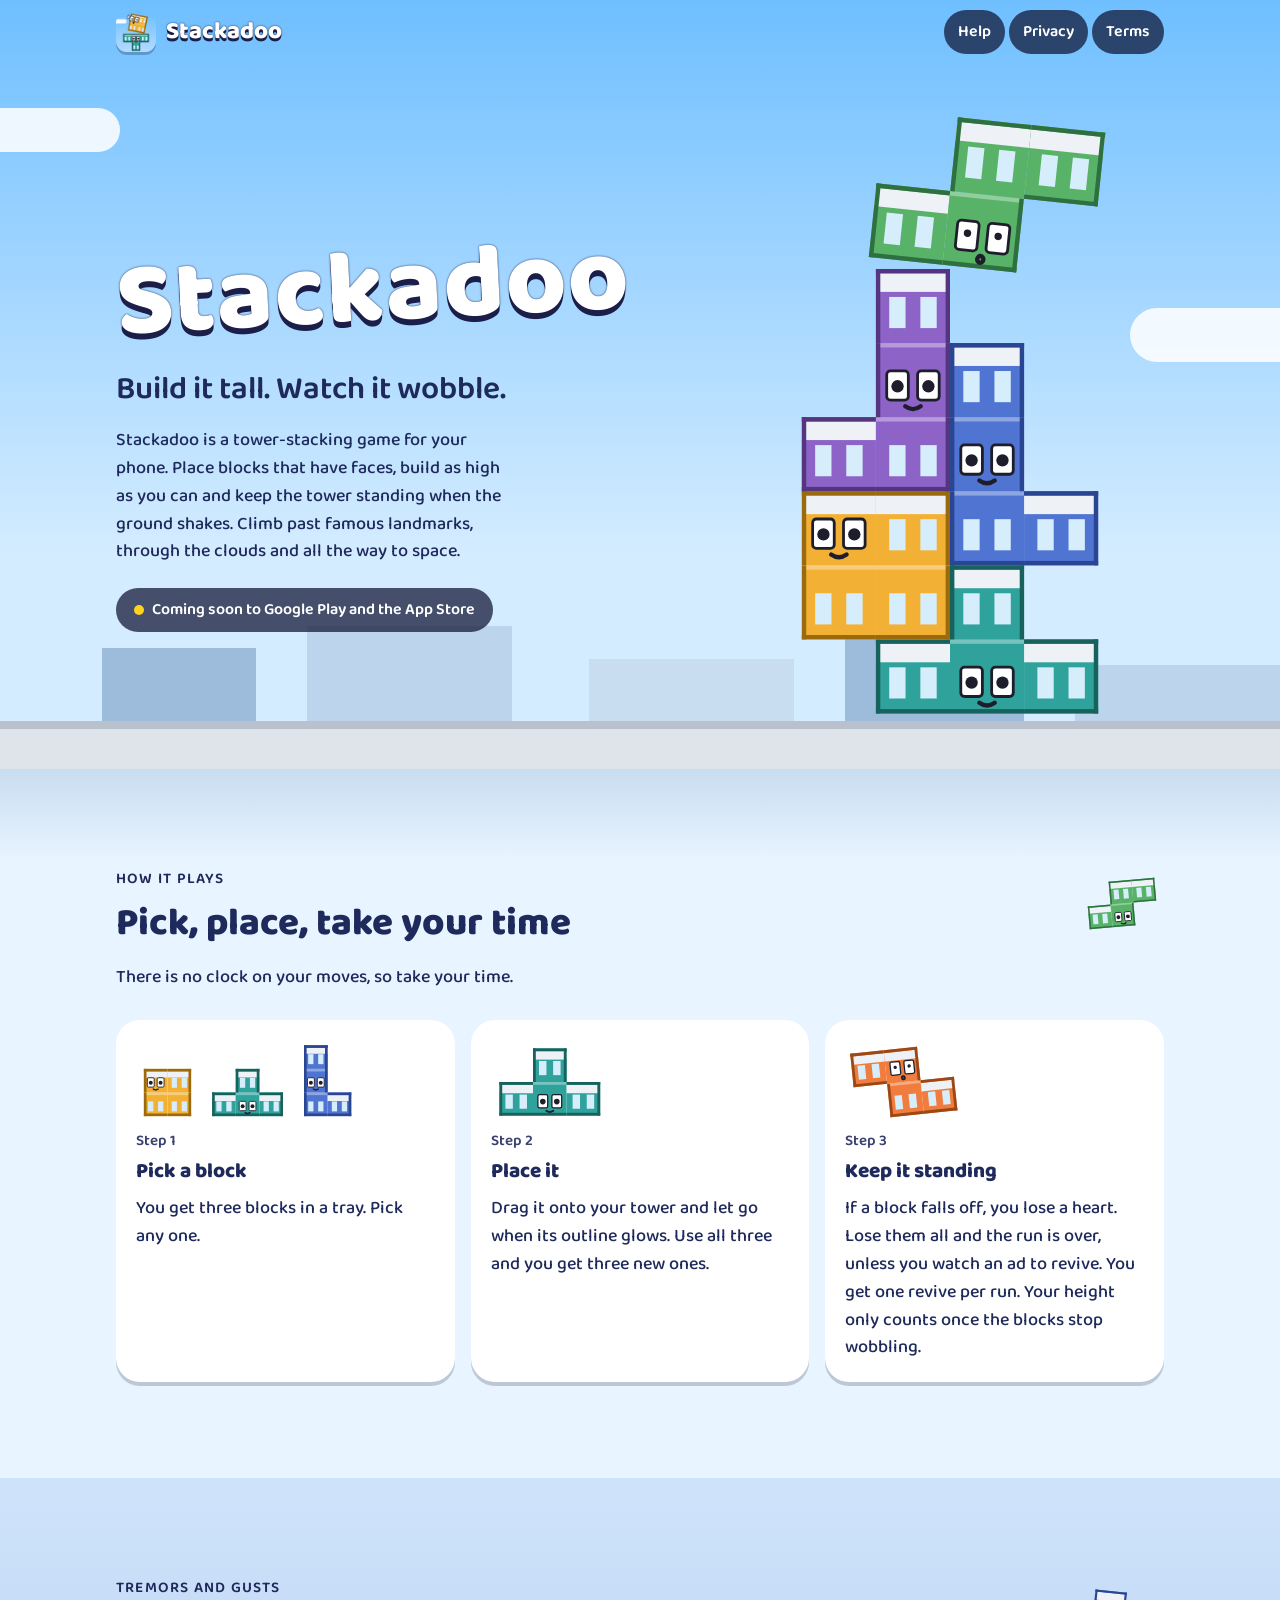
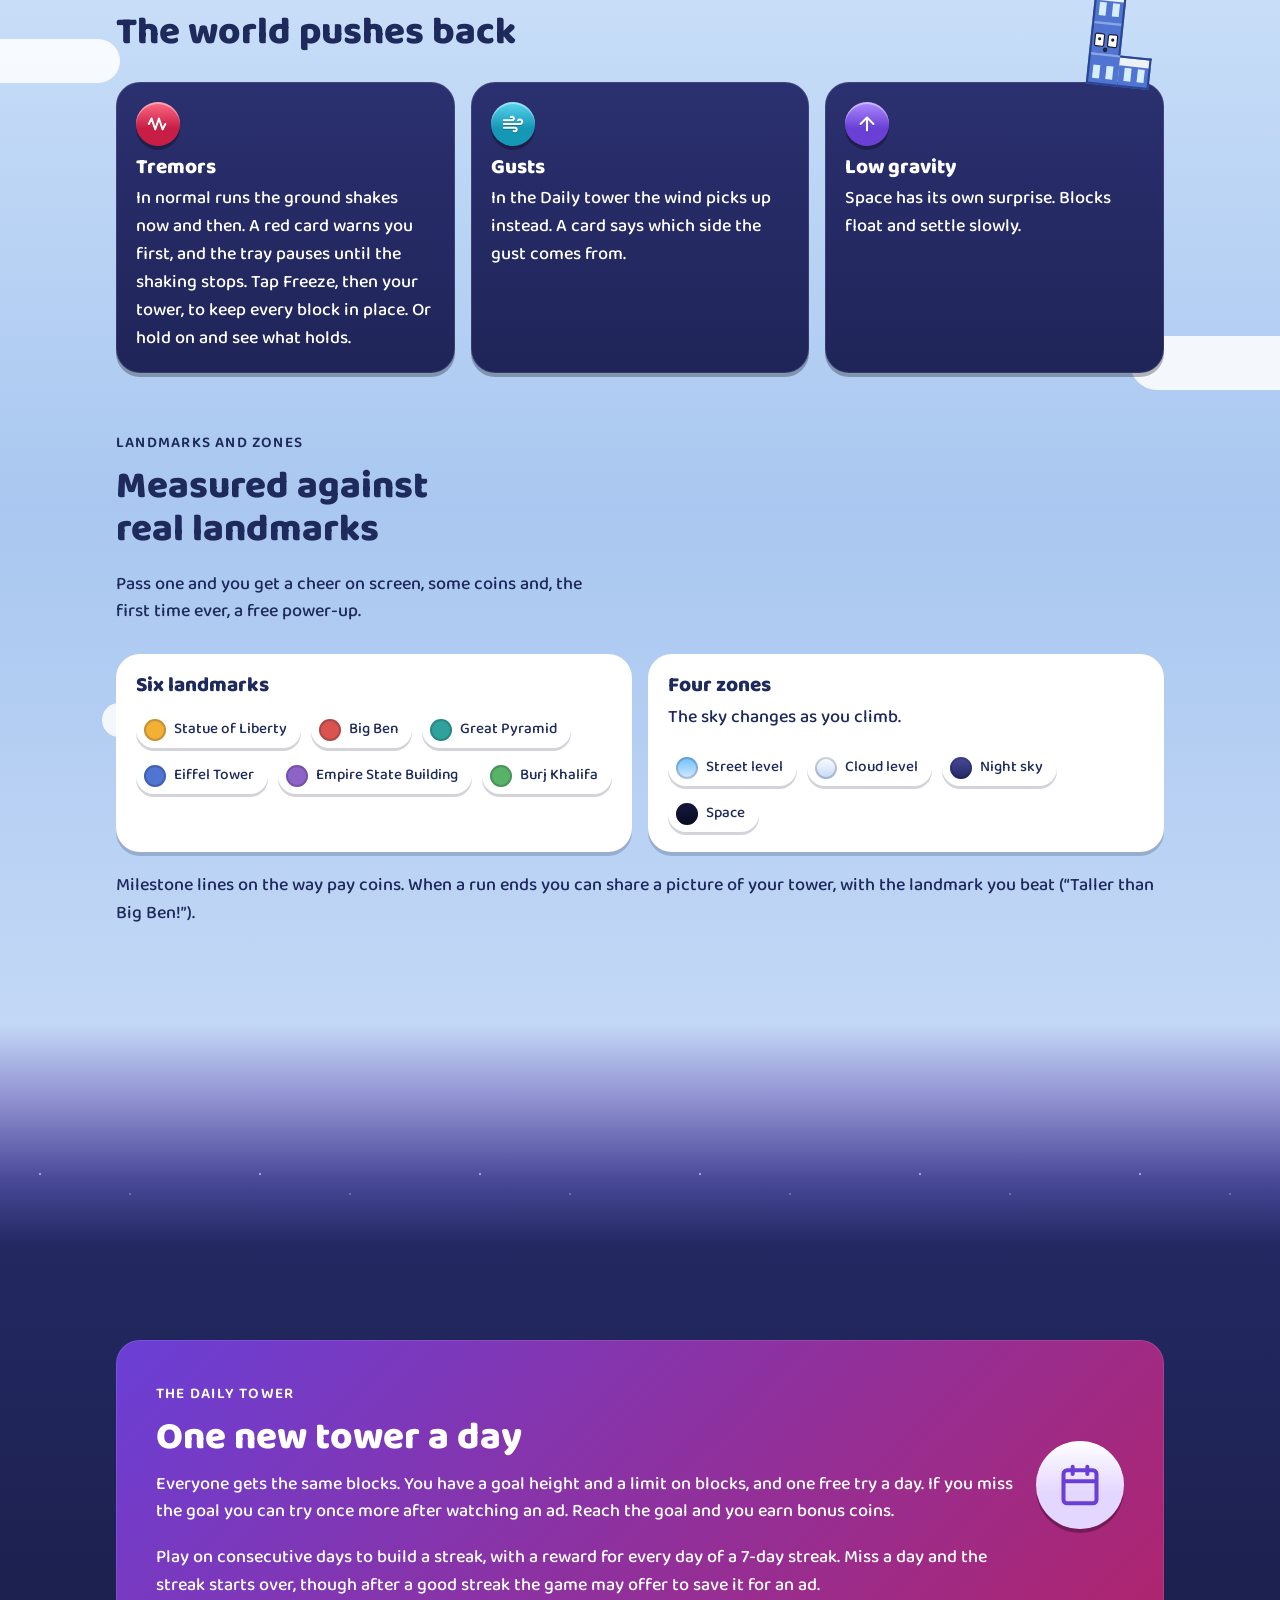
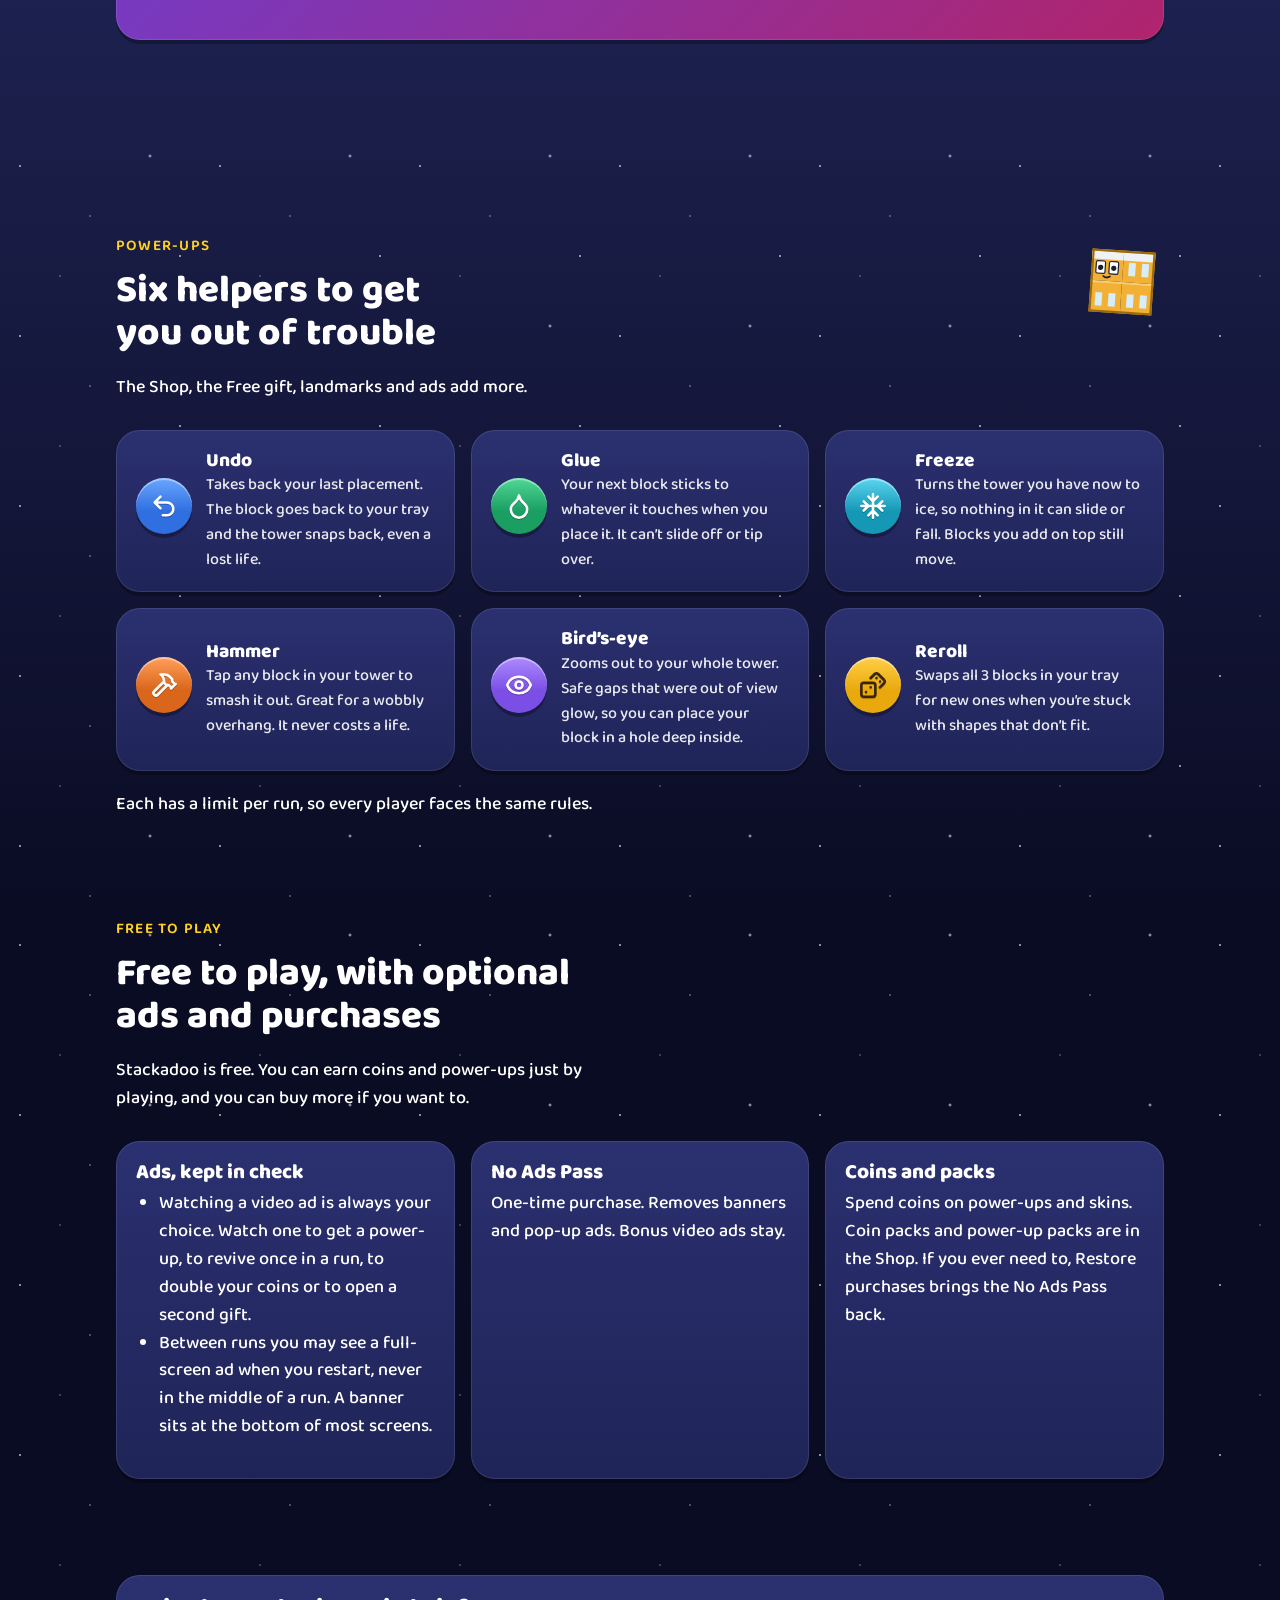
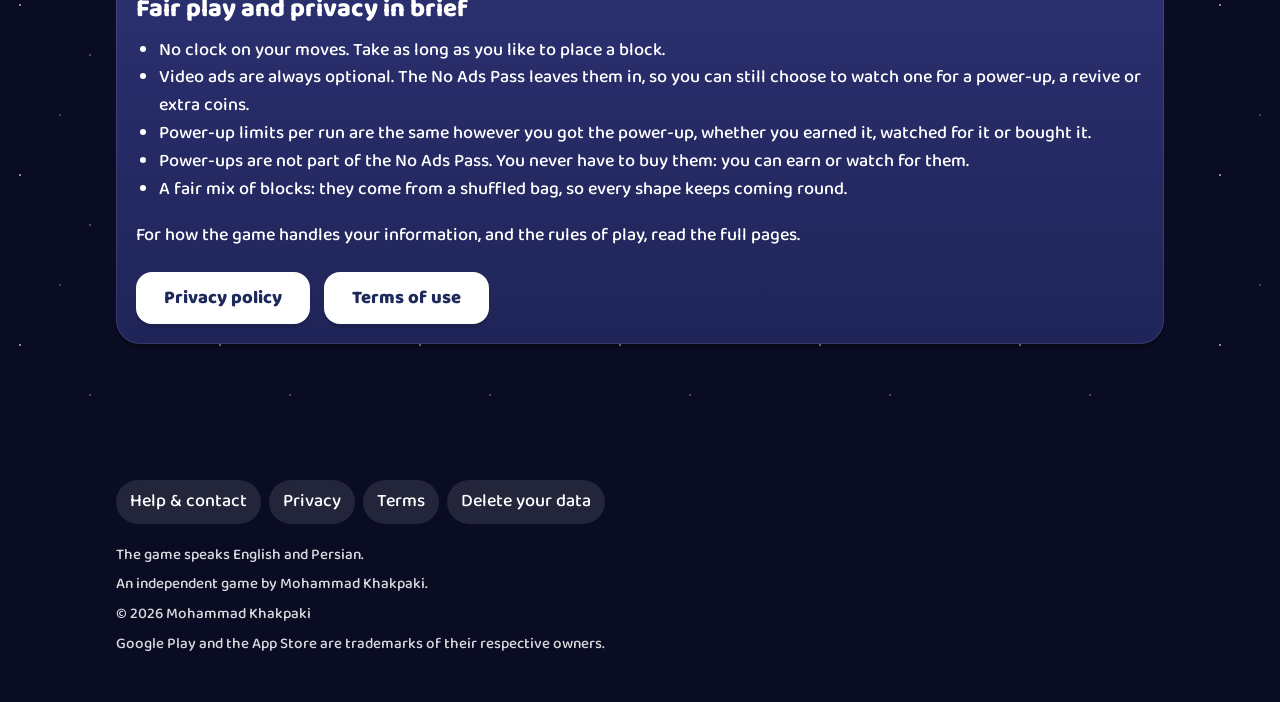
==== commit e07030f8: "Stackadoo site: legal pages, review fixes, owner details (local draft) Privacy policy, terms of use " ====
--- a/index.html
+++ b/index.html
@@ -6,62 +6,73 @@
   <title>Stackadoo: a wobbly tower-stacking game for Android and iOS</title>
   <meta name="description" content="Stackadoo is a tower-stacking game with wobbly block characters. Place them, survive the tremors and climb past landmarks into space.">
   <meta name="theme-color" content="#6fbfff">
+  <link rel="canonical" href="https://mkhakpaki.github.io/stackadoo-site/">
   <link rel="icon" href="favicon.ico" sizes="48x48">
   <link rel="icon" type="image/png" sizes="32x32" href="favicon-32.png">
   <link rel="apple-touch-icon" href="apple-touch-icon.png">
   <link rel="manifest" href="site.webmanifest">
-  <!-- Open Graph needs an absolute image URL; fill it in once the final address is known. -->
-  <meta property="og:title" content="Stackadoo">
+  <meta property="og:site_name" content="Stackadoo">
+  <meta property="og:type" content="website">
+  <meta property="og:title" content="Stackadoo: a wobbly tower-stacking game">
   <meta property="og:description" content="Build it tall. Watch it wobble.">
-  <meta property="og:type" content="website">
+  <meta property="og:url" content="https://mkhakpaki.github.io/stackadoo-site/">
+  <meta property="og:image" content="https://mkhakpaki.github.io/stackadoo-site/og-image.png">
+  <meta property="og:image:width" content="1200">
+  <meta property="og:image:height" content="630">
+  <meta property="og:image:alt" content="The Stackadoo app icon and logo on a sky-blue background, with the line Build it tall. Watch it wobble.">
   <meta name="twitter:card" content="summary_large_image">
+  <meta name="twitter:title" content="Stackadoo: a wobbly tower-stacking game">
+  <meta name="twitter:description" content="Build it tall. Watch it wobble.">
+  <meta name="twitter:image" content="https://mkhakpaki.github.io/stackadoo-site/og-image.png">
+  <meta name="twitter:image:alt" content="The Stackadoo app icon and logo on a sky-blue background, with the line Build it tall. Watch it wobble.">
   <link rel="preload" href="fonts/Baloo2-ExtraBold.woff" as="font" type="font/woff" crossorigin>
   <link rel="stylesheet" href="style.css">
 </head>
-<body>
+<body class="page-home">
   <a class="skip-link" href="#main">Skip to content</a>
+
+  <header class="site-header site-header--over">
+    <div class="wrap">
+      <a class="brand" href="./"><img src="icon-192.png" alt="" width="40" height="40"><span>Stackadoo</span></a>
+      <nav aria-label="Main">
+        <ul class="nav">
+          <li><a href="support.html">Help</a></li>
+          <li><a href="privacy.html">Privacy</a></li>
+          <li><a href="terms.html">Terms</a></li>
+        </ul>
+      </nav>
+    </div>
+  </header>
+
+  <main id="main">
 
   <!-- ============ HERO: day sky ============ -->
   <div class="zone zone--day hero">
     <span class="cloud cloud--a" aria-hidden="true"></span>
     <span class="cloud cloud--b" aria-hidden="true"></span>
-    <header class="site-header">
-      <div class="wrap">
-        <a class="brand" href="./"><img src="icon-192.png" alt="" width="40" height="40"><span>Stackadoo</span></a>
-        <nav aria-label="Main">
-          <ul class="nav">
-            <li><a href="support.html">Help</a></li>
-            <li><a href="privacy.html">Privacy</a></li>
-            <li><a href="terms.html">Terms</a></li>
-          </ul>
-        </nav>
-      </div>
-    </header>
-
-    <main id="main">
-      <div class="wrap">
-        <div class="hero-copy">
-          <h1 class="logo logo--hero">Stackadoo</h1>
-          <p class="tagline">Build it tall. Watch it wobble.</p>
-          <p class="pitch">Stackadoo is a tower-stacking game for your phone. Place blocks that have faces, build as high as you can and keep the tower standing when the ground shakes. Climb past famous landmarks, through the clouds and all the way to space.</p>
-          <p><span class="pill pill--yellow pill--dot">Coming soon to Google Play and the App Store</span></p>
-        </div>
-        <div class="hero-art">
-          <svg class="tower" viewBox="0 0 196 372" aria-hidden="true" focusable="false"><g transform="translate(10 10)"><rect x="44.0" y="308.0" width="44" height="44" fill="#2fa39b"/><rect x="44.0" y="310.6" width="44" height="11.0" fill="#eef1f5"/><rect x="44.0" y="308.0" width="44" height="2.6" fill="#17625d"/><rect x="44.0" y="349.4" width="44" height="2.6" fill="#17625d"/><rect x="44.0" y="308.0" width="2.6" height="44" fill="#17625d"/><rect x="51.9" y="324.6" width="9.7" height="18.5" fill="#d6eefc"/><rect x="70.4" y="324.6" width="9.7" height="18.5" fill="#d6eefc"/><rect x="88.0" y="308.0" width="44" height="44" fill="#2fa39b"/><rect x="88.0" y="308.0" width="44" height="2.6" fill="#fff" opacity=".35"/><rect x="88.0" y="349.4" width="44" height="2.6" fill="#17625d"/><g transform="translate(88.0 308.0) scale(1.833)"><rect x="3.5" y="9" width="7" height="9.5" rx="1.2" fill="#fff" stroke="#1d1d2b" stroke-width=".9"/><rect x="13.5" y="9" width="7" height="9.5" rx="1.2" fill="#fff" stroke="#1d1d2b" stroke-width=".9"/><circle cx="7" cy="14" r="2" fill="#1d1d2b"/><circle cx="17" cy="14" r="2" fill="#1d1d2b"/><path d="M9.5 20.5q2.5 1.8 5 0" fill="none" stroke="#1d1d2b" stroke-width="1.4" stroke-linecap="round"/></g><rect x="132.0" y="308.0" width="44" height="44" fill="#2fa39b"/><rect x="132.0" y="310.6" width="44" height="11.0" fill="#eef1f5"/><rect x="132.0" y="308.0" width="44" height="2.6" fill="#17625d"/><rect x="132.0" y="349.4" width="44" height="2.6" fill="#17625d"/><rect x="173.4" y="308.0" width="2.6" height="44" fill="#17625d"/><rect x="139.9" y="324.6" width="9.7" height="18.5" fill="#d6eefc"/><rect x="158.4" y="324.6" width="9.7" height="18.5" fill="#d6eefc"/><rect x="88.0" y="264.0" width="44" height="44" fill="#2fa39b"/><rect x="88.0" y="266.6" width="44" height="11.0" fill="#eef1f5"/><rect x="88.0" y="264.0" width="44" height="2.6" fill="#17625d"/><rect x="88.0" y="264.0" width="2.6" height="44" fill="#17625d"/><rect x="129.4" y="264.0" width="2.6" height="44" fill="#17625d"/><rect x="95.9" y="280.6" width="9.7" height="18.5" fill="#d6eefc"/><rect x="114.4" y="280.6" width="9.7" height="18.5" fill="#d6eefc"/><rect x="0.0" y="264.0" width="44" height="44" fill="#f2b134"/><rect x="0.0" y="264.0" width="44" height="2.6" fill="#fff" opacity=".35"/><rect x="0.0" y="305.4" width="44" height="2.6" fill="#9a6a0c"/><rect x="0.0" y="264.0" width="2.6" height="44" fill="#9a6a0c"/><rect x="7.9" y="280.6" width="9.7" height="18.5" fill="#d6eefc"/><rect x="26.4" y="280.6" width="9.7" height="18.5" fill="#d6eefc"/><rect x="44.0" y="264.0" width="44" height="44" fill="#f2b134"/><rect x="44.0" y="264.0" width="44" height="2.6" fill="#fff" opacity=".35"/><rect x="44.0" y="305.4" width="44" height="2.6" fill="#9a6a0c"/><rect x="85.4" y="264.0" width="2.6" height="44" fill="#9a6a0c"/><rect x="51.9" y="280.6" width="9.7" height="18.5" fill="#d6eefc"/><rect x="70.4" y="280.6" width="9.7" height="18.5" fill="#d6eefc"/><rect x="0.0" y="220.0" width="44" height="44" fill="#f2b134"/><rect x="0.0" y="222.6" width="44" height="11.0" fill="#eef1f5"/><rect x="0.0" y="220.0" width="44" height="2.6" fill="#9a6a0c"/><rect x="0.0" y="220.0" width="2.6" height="44" fill="#9a6a0c"/><g transform="translate(0.0 220.0) scale(1.833)"><rect x="3.5" y="9" width="7" height="9.5" rx="1.2" fill="#fff" stroke="#1d1d2b" stroke-width=".9"/><rect x="13.5" y="9" width="7" height="9.5" rx="1.2" fill="#fff" stroke="#1d1d2b" stroke-width=".9"/><circle cx="7" cy="14" r="2" fill="#1d1d2b"/><circle cx="17" cy="14" r="2" fill="#1d1d2b"/><path d="M9.5 20.5q2.5 1.8 5 0" fill="none" stroke="#1d1d2b" stroke-width="1.4" stroke-linecap="round"/></g><rect x="44.0" y="220.0" width="44" height="44" fill="#f2b134"/><rect x="44.0" y="222.6" width="44" height="11.0" fill="#eef1f5"/><rect x="44.0" y="220.0" width="44" height="2.6" fill="#9a6a0c"/><rect x="85.4" y="220.0" width="2.6" height="44" fill="#9a6a0c"/><rect x="51.9" y="236.6" width="9.7" height="18.5" fill="#d6eefc"/><rect x="70.4" y="236.6" width="9.7" height="18.5" fill="#d6eefc"/><rect x="88.0" y="220.0" width="44" height="44" fill="#4f74d1"/><rect x="88.0" y="220.0" width="44" height="2.6" fill="#fff" opacity=".35"/><rect x="88.0" y="261.4" width="44" height="2.6" fill="#2a4692"/><rect x="88.0" y="220.0" width="2.6" height="44" fill="#2a4692"/><rect x="95.9" y="236.6" width="9.7" height="18.5" fill="#d6eefc"/><rect x="114.4" y="236.6" width="9.7" height="18.5" fill="#d6eefc"/><rect x="132.0" y="220.0" width="44" height="44" fill="#4f74d1"/><rect x="132.0" y="222.6" width="44" height="11.0" fill="#eef1f5"/><rect x="132.0" y="220.0" width="44" height="2.6" fill="#2a4692"/><rect x="132.0" y="261.4" width="44" height="2.6" fill="#2a4692"/><rect x="173.4" y="220.0" width="2.6" height="44" fill="#2a4692"/><rect x="139.9" y="236.6" width="9.7" height="18.5" fill="#d6eefc"/><rect x="158.4" y="236.6" width="9.7" height="18.5" fill="#d6eefc"/><rect x="88.0" y="176.0" width="44" height="44" fill="#4f74d1"/><rect x="88.0" y="176.0" width="44" height="2.6" fill="#fff" opacity=".35"/><rect x="88.0" y="176.0" width="2.6" height="44" fill="#2a4692"/><rect x="129.4" y="176.0" width="2.6" height="44" fill="#2a4692"/><g transform="translate(88.0 176.0) scale(1.833)"><rect x="3.5" y="9" width="7" height="9.5" rx="1.2" fill="#fff" stroke="#1d1d2b" stroke-width=".9"/><rect x="13.5" y="9" width="7" height="9.5" rx="1.2" fill="#fff" stroke="#1d1d2b" stroke-width=".9"/><circle cx="7" cy="14" r="2" fill="#1d1d2b"/><circle cx="17" cy="14" r="2" fill="#1d1d2b"/><path d="M9.5 20.5q2.5 1.8 5 0" fill="none" stroke="#1d1d2b" stroke-width="1.4" stroke-linecap="round"/></g><rect x="88.0" y="132.0" width="44" height="44" fill="#4f74d1"/><rect x="88.0" y="134.6" width="44" height="11.0" fill="#eef1f5"/><rect x="88.0" y="132.0" width="44" height="2.6" fill="#2a4692"/><rect x="88.0" y="132.0" width="2.6" height="44" fill="#2a4692"/><rect x="129.4" y="132.0" width="2.6" height="44" fill="#2a4692"/><rect x="95.9" y="148.6" width="9.7" height="18.5" fill="#d6eefc"/><rect x="114.4" y="148.6" width="9.7" height="18.5" fill="#d6eefc"/><rect x="0.0" y="176.0" width="44" height="44" fill="#8e63c7"/><rect x="0.0" y="178.6" width="44" height="11.0" fill="#eef1f5"/><rect x="0.0" y="176.0" width="44" height="2.6" fill="#55357f"/><rect x="0.0" y="217.4" width="44" height="2.6" fill="#55357f"/><rect x="0.0" y="176.0" width="2.6" height="44" fill="#55357f"/><rect x="7.9" y="192.6" width="9.7" height="18.5" fill="#d6eefc"/><rect x="26.4" y="192.6" width="9.7" height="18.5" fill="#d6eefc"/><rect x="44.0" y="176.0" width="44" height="44" fill="#8e63c7"/><rect x="44.0" y="176.0" width="44" height="2.6" fill="#fff" opacity=".35"/><rect x="44.0" y="217.4" width="44" height="2.6" fill="#55357f"/><rect x="85.4" y="176.0" width="2.6" height="44" fill="#55357f"/><rect x="51.9" y="192.6" width="9.7" height="18.5" fill="#d6eefc"/><rect x="70.4" y="192.6" width="9.7" height="18.5" fill="#d6eefc"/><rect x="44.0" y="132.0" width="44" height="44" fill="#8e63c7"/><rect x="44.0" y="132.0" width="44" height="2.6" fill="#fff" opacity=".35"/><rect x="44.0" y="132.0" width="2.6" height="44" fill="#55357f"/><rect x="85.4" y="132.0" width="2.6" height="44" fill="#55357f"/><g transform="translate(44.0 132.0) scale(1.833)"><rect x="3.5" y="9" width="7" height="9.5" rx="1.2" fill="#fff" stroke="#1d1d2b" stroke-width=".9"/><rect x="13.5" y="9" width="7" height="9.5" rx="1.2" fill="#fff" stroke="#1d1d2b" stroke-width=".9"/><circle cx="7" cy="14" r="2" fill="#1d1d2b"/><circle cx="17" cy="14" r="2" fill="#1d1d2b"/><path d="M9.5 20.5q2.5 1.8 5 0" fill="none" stroke="#1d1d2b" stroke-width="1.4" stroke-linecap="round"/></g><rect x="44.0" y="88.0" width="44" height="44" fill="#8e63c7"/><rect x="44.0" y="90.6" width="44" height="11.0" fill="#eef1f5"/><rect x="44.0" y="88.0" width="44" height="2.6" fill="#55357f"/><rect x="44.0" y="88.0" width="2.6" height="44" fill="#55357f"/><rect x="85.4" y="88.0" width="2.6" height="44" fill="#55357f"/><rect x="51.9" y="104.6" width="9.7" height="18.5" fill="#d6eefc"/><rect x="70.4" y="104.6" width="9.7" height="18.5" fill="#d6eefc"/><g transform="rotate(6 110.0 44.0)"><rect x="44.0" y="44.0" width="44" height="44" fill="#58b368"/><rect x="44.0" y="46.6" width="44" height="11.0" fill="#eef1f5"/><rect x="44.0" y="44.0" width="44" height="2.6" fill="#2f7040"/><rect x="44.0" y="85.4" width="44" height="2.6" fill="#2f7040"/><rect x="44.0" y="44.0" width="2.6" height="44" fill="#2f7040"/><rect x="51.9" y="60.6" width="9.7" height="18.5" fill="#d6eefc"/><rect x="70.4" y="60.6" width="9.7" height="18.5" fill="#d6eefc"/><rect x="88.0" y="44.0" width="44" height="44" fill="#58b368"/><rect x="88.0" y="44.0" width="44" height="2.6" fill="#fff" opacity=".35"/><rect x="88.0" y="85.4" width="44" height="2.6" fill="#2f7040"/><rect x="129.4" y="44.0" width="2.6" height="44" fill="#2f7040"/><g transform="translate(88.0 44.0) scale(1.833)"><rect x="3.5" y="9" width="7" height="9.5" rx="1.2" fill="#fff" stroke="#1d1d2b" stroke-width=".9"/><rect x="13.5" y="9" width="7" height="9.5" rx="1.2" fill="#fff" stroke="#1d1d2b" stroke-width=".9"/><circle cx="7" cy="13" r="1.2" fill="#1d1d2b"/><circle cx="17" cy="13" r="1.2" fill="#1d1d2b"/><path d="M11 21a1 1.1 0 1 0 2 0a1 1.1 0 1 0-2 0" fill="none" stroke="#1d1d2b" stroke-width="1.4" stroke-linecap="round"/></g><rect x="88.0" y="0.0" width="44" height="44" fill="#58b368"/><rect x="88.0" y="2.6" width="44" height="11.0" fill="#eef1f5"/><rect x="88.0" y="0.0" width="44" height="2.6" fill="#2f7040"/><rect x="88.0" y="0.0" width="2.6" height="44" fill="#2f7040"/><rect x="95.9" y="16.6" width="9.7" height="18.5" fill="#d6eefc"/><rect x="114.4" y="16.6" width="9.7" height="18.5" fill="#d6eefc"/><rect x="132.0" y="0.0" width="44" height="44" fill="#58b368"/><rect x="132.0" y="2.6" width="44" height="11.0" fill="#eef1f5"/><rect x="132.0" y="0.0" width="44" height="2.6" fill="#2f7040"/><rect x="132.0" y="41.4" width="44" height="2.6" fill="#2f7040"/><rect x="173.4" y="0.0" width="2.6" height="44" fill="#2f7040"/><rect x="139.9" y="16.6" width="9.7" height="18.5" fill="#d6eefc"/><rect x="158.4" y="16.6" width="9.7" height="18.5" fill="#d6eefc"/></g></g></svg>
-        </div>
-      </div>
-    </main>
+    <div class="wrap">
+      <div class="hero-copy">
+        <h1 class="logo logo--hero">Stackadoo<span class="sr-only">: a wobbly tower-stacking game</span></h1>
+        <p class="tagline">Build it tall. Watch it wobble.</p>
+        <p class="pitch">Stackadoo is a tower-stacking game for your phone. Place blocks that have faces, build as high as you can and keep the tower standing when the ground shakes. Climb past famous landmarks, through the clouds and all the way to space.</p>
+        <p><span class="pill pill--dot">Coming soon to Google Play and the App Store</span></p>
+      </div>
+      <div class="hero-art">
+        <svg class="tower" viewBox="0 0 196 372" aria-hidden="true" focusable="false"><g transform="translate(10 10)"><rect x="44.0" y="308.0" width="44" height="44" fill="#2fa39b"/><rect x="44.0" y="310.6" width="44" height="11.0" fill="#eef1f5"/><rect x="44.0" y="308.0" width="44" height="2.6" fill="#17625d"/><rect x="44.0" y="349.4" width="44" height="2.6" fill="#17625d"/><rect x="44.0" y="308.0" width="2.6" height="44" fill="#17625d"/><rect x="51.9" y="324.6" width="9.7" height="18.5" fill="#d6eefc"/><rect x="70.4" y="324.6" width="9.7" height="18.5" fill="#d6eefc"/><rect x="88.0" y="308.0" width="44" height="44" fill="#2fa39b"/><rect x="88.0" y="308.0" width="44" height="2.6" fill="#fff" opacity=".35"/><rect x="88.0" y="349.4" width="44" height="2.6" fill="#17625d"/><g transform="translate(88.0 308.0) scale(1.833)"><rect x="3.5" y="9" width="7" height="9.5" rx="1.2" fill="#fff" stroke="#1d1d2b" stroke-width=".9"/><rect x="13.5" y="9" width="7" height="9.5" rx="1.2" fill="#fff" stroke="#1d1d2b" stroke-width=".9"/><circle cx="7" cy="14" r="2" fill="#1d1d2b"/><circle cx="17" cy="14" r="2" fill="#1d1d2b"/><path d="M9.5 20.5q2.5 1.8 5 0" fill="none" stroke="#1d1d2b" stroke-width="1.4" stroke-linecap="round"/></g><rect x="132.0" y="308.0" width="44" height="44" fill="#2fa39b"/><rect x="132.0" y="310.6" width="44" height="11.0" fill="#eef1f5"/><rect x="132.0" y="308.0" width="44" height="2.6" fill="#17625d"/><rect x="132.0" y="349.4" width="44" height="2.6" fill="#17625d"/><rect x="173.4" y="308.0" width="2.6" height="44" fill="#17625d"/><rect x="139.9" y="324.6" width="9.7" height="18.5" fill="#d6eefc"/><rect x="158.4" y="324.6" width="9.7" height="18.5" fill="#d6eefc"/><rect x="88.0" y="264.0" width="44" height="44" fill="#2fa39b"/><rect x="88.0" y="266.6" width="44" height="11.0" fill="#eef1f5"/><rect x="88.0" y="264.0" width="44" height="2.6" fill="#17625d"/><rect x="88.0" y="264.0" width="2.6" height="44" fill="#17625d"/><rect x="129.4" y="264.0" width="2.6" height="44" fill="#17625d"/><rect x="95.9" y="280.6" width="9.7" height="18.5" fill="#d6eefc"/><rect x="114.4" y="280.6" width="9.7" height="18.5" fill="#d6eefc"/><rect x="0.0" y="264.0" width="44" height="44" fill="#f2b134"/><rect x="0.0" y="264.0" width="44" height="2.6" fill="#fff" opacity=".35"/><rect x="0.0" y="305.4" width="44" height="2.6" fill="#9a6a0c"/><rect x="0.0" y="264.0" width="2.6" height="44" fill="#9a6a0c"/><rect x="7.9" y="280.6" width="9.7" height="18.5" fill="#d6eefc"/><rect x="26.4" y="280.6" width="9.7" height="18.5" fill="#d6eefc"/><rect x="44.0" y="264.0" width="44" height="44" fill="#f2b134"/><rect x="44.0" y="264.0" width="44" height="2.6" fill="#fff" opacity=".35"/><rect x="44.0" y="305.4" width="44" height="2.6" fill="#9a6a0c"/><rect x="85.4" y="264.0" width="2.6" height="44" fill="#9a6a0c"/><rect x="51.9" y="280.6" width="9.7" height="18.5" fill="#d6eefc"/><rect x="70.4" y="280.6" width="9.7" height="18.5" fill="#d6eefc"/><rect x="0.0" y="220.0" width="44" height="44" fill="#f2b134"/><rect x="0.0" y="222.6" width="44" height="11.0" fill="#eef1f5"/><rect x="0.0" y="220.0" width="44" height="2.6" fill="#9a6a0c"/><rect x="0.0" y="220.0" width="2.6" height="44" fill="#9a6a0c"/><g transform="translate(0.0 220.0) scale(1.833)"><rect x="3.5" y="9" width="7" height="9.5" rx="1.2" fill="#fff" stroke="#1d1d2b" stroke-width=".9"/><rect x="13.5" y="9" width="7" height="9.5" rx="1.2" fill="#fff" stroke="#1d1d2b" stroke-width=".9"/><circle cx="7" cy="14" r="2" fill="#1d1d2b"/><circle cx="17" cy="14" r="2" fill="#1d1d2b"/><path d="M9.5 20.5q2.5 1.8 5 0" fill="none" stroke="#1d1d2b" stroke-width="1.4" stroke-linecap="round"/></g><rect x="44.0" y="220.0" width="44" height="44" fill="#f2b134"/><rect x="44.0" y="222.6" width="44" height="11.0" fill="#eef1f5"/><rect x="44.0" y="220.0" width="44" height="2.6" fill="#9a6a0c"/><rect x="85.4" y="220.0" width="2.6" height="44" fill="#9a6a0c"/><rect x="51.9" y="236.6" width="9.7" height="18.5" fill="#d6eefc"/><rect x="70.4" y="236.6" width="9.7" height="18.5" fill="#d6eefc"/><rect x="88.0" y="220.0" width="44" height="44" fill="#4f74d1"/><rect x="88.0" y="220.0" width="44" height="2.6" fill="#fff" opacity=".35"/><rect x="88.0" y="261.4" width="44" height="2.6" fill="#2a4692"/><rect x="88.0" y="220.0" width="2.6" height="44" fill="#2a4692"/><rect x="95.9" y="236.6" width="9.7" height="18.5" fill="#d6eefc"/><rect x="114.4" y="236.6" width="9.7" height="18.5" fill="#d6eefc"/><rect x="132.0" y="220.0" width="44" height="44" fill="#4f74d1"/><rect x="132.0" y="222.6" width="44" height="11.0" fill="#eef1f5"/><rect x="132.0" y="220.0" width="44" height="2.6" fill="#2a4692"/><rect x="132.0" y="261.4" width="44" height="2.6" fill="#2a4692"/><rect x="173.4" y="220.0" width="2.6" height="44" fill="#2a4692"/><rect x="139.9" y="236.6" width="9.7" height="18.5" fill="#d6eefc"/><rect x="158.4" y="236.6" width="9.7" height="18.5" fill="#d6eefc"/><rect x="88.0" y="176.0" width="44" height="44" fill="#4f74d1"/><rect x="88.0" y="176.0" width="44" height="2.6" fill="#fff" opacity=".35"/><rect x="88.0" y="176.0" width="2.6" height="44" fill="#2a4692"/><rect x="129.4" y="176.0" width="2.6" height="44" fill="#2a4692"/><g transform="translate(88.0 176.0) scale(1.833)"><rect x="3.5" y="9" width="7" height="9.5" rx="1.2" fill="#fff" stroke="#1d1d2b" stroke-width=".9"/><rect x="13.5" y="9" width="7" height="9.5" rx="1.2" fill="#fff" stroke="#1d1d2b" stroke-width=".9"/><circle cx="7" cy="14" r="2" fill="#1d1d2b"/><circle cx="17" cy="14" r="2" fill="#1d1d2b"/><path d="M9.5 20.5q2.5 1.8 5 0" fill="none" stroke="#1d1d2b" stroke-width="1.4" stroke-linecap="round"/></g><rect x="88.0" y="132.0" width="44" height="44" fill="#4f74d1"/><rect x="88.0" y="134.6" width="44" height="11.0" fill="#eef1f5"/><rect x="88.0" y="132.0" width="44" height="2.6" fill="#2a4692"/><rect x="88.0" y="132.0" width="2.6" height="44" fill="#2a4692"/><rect x="129.4" y="132.0" width="2.6" height="44" fill="#2a4692"/><rect x="95.9" y="148.6" width="9.7" height="18.5" fill="#d6eefc"/><rect x="114.4" y="148.6" width="9.7" height="18.5" fill="#d6eefc"/><rect x="0.0" y="176.0" width="44" height="44" fill="#8e63c7"/><rect x="0.0" y="178.6" width="44" height="11.0" fill="#eef1f5"/><rect x="0.0" y="176.0" width="44" height="2.6" fill="#55357f"/><rect x="0.0" y="217.4" width="44" height="2.6" fill="#55357f"/><rect x="0.0" y="176.0" width="2.6" height="44" fill="#55357f"/><rect x="7.9" y="192.6" width="9.7" height="18.5" fill="#d6eefc"/><rect x="26.4" y="192.6" width="9.7" height="18.5" fill="#d6eefc"/><rect x="44.0" y="176.0" width="44" height="44" fill="#8e63c7"/><rect x="44.0" y="176.0" width="44" height="2.6" fill="#fff" opacity=".35"/><rect x="44.0" y="217.4" width="44" height="2.6" fill="#55357f"/><rect x="85.4" y="176.0" width="2.6" height="44" fill="#55357f"/><rect x="51.9" y="192.6" width="9.7" height="18.5" fill="#d6eefc"/><rect x="70.4" y="192.6" width="9.7" height="18.5" fill="#d6eefc"/><rect x="44.0" y="132.0" width="44" height="44" fill="#8e63c7"/><rect x="44.0" y="132.0" width="44" height="2.6" fill="#fff" opacity=".35"/><rect x="44.0" y="132.0" width="2.6" height="44" fill="#55357f"/><rect x="85.4" y="132.0" width="2.6" height="44" fill="#55357f"/><g transform="translate(44.0 132.0) scale(1.833)"><rect x="3.5" y="9" width="7" height="9.5" rx="1.2" fill="#fff" stroke="#1d1d2b" stroke-width=".9"/><rect x="13.5" y="9" width="7" height="9.5" rx="1.2" fill="#fff" stroke="#1d1d2b" stroke-width=".9"/><circle cx="7" cy="14" r="2" fill="#1d1d2b"/><circle cx="17" cy="14" r="2" fill="#1d1d2b"/><path d="M9.5 20.5q2.5 1.8 5 0" fill="none" stroke="#1d1d2b" stroke-width="1.4" stroke-linecap="round"/></g><rect x="44.0" y="88.0" width="44" height="44" fill="#8e63c7"/><rect x="44.0" y="90.6" width="44" height="11.0" fill="#eef1f5"/><rect x="44.0" y="88.0" width="44" height="2.6" fill="#55357f"/><rect x="44.0" y="88.0" width="2.6" height="44" fill="#55357f"/><rect x="85.4" y="88.0" width="2.6" height="44" fill="#55357f"/><rect x="51.9" y="104.6" width="9.7" height="18.5" fill="#d6eefc"/><rect x="70.4" y="104.6" width="9.7" height="18.5" fill="#d6eefc"/><g transform="rotate(6 110.0 44.0)"><rect x="44.0" y="44.0" width="44" height="44" fill="#58b368"/><rect x="44.0" y="46.6" width="44" height="11.0" fill="#eef1f5"/><rect x="44.0" y="44.0" width="44" height="2.6" fill="#2f7040"/><rect x="44.0" y="85.4" width="44" height="2.6" fill="#2f7040"/><rect x="44.0" y="44.0" width="2.6" height="44" fill="#2f7040"/><rect x="51.9" y="60.6" width="9.7" height="18.5" fill="#d6eefc"/><rect x="70.4" y="60.6" width="9.7" height="18.5" fill="#d6eefc"/><rect x="88.0" y="44.0" width="44" height="44" fill="#58b368"/><rect x="88.0" y="44.0" width="44" height="2.6" fill="#fff" opacity=".35"/><rect x="88.0" y="85.4" width="44" height="2.6" fill="#2f7040"/><rect x="129.4" y="44.0" width="2.6" height="44" fill="#2f7040"/><g transform="translate(88.0 44.0) scale(1.833)"><rect x="3.5" y="9" width="7" height="9.5" rx="1.2" fill="#fff" stroke="#1d1d2b" stroke-width=".9"/><rect x="13.5" y="9" width="7" height="9.5" rx="1.2" fill="#fff" stroke="#1d1d2b" stroke-width=".9"/><circle cx="7" cy="13" r="1.2" fill="#1d1d2b"/><circle cx="17" cy="13" r="1.2" fill="#1d1d2b"/><path d="M11 21a1 1.1 0 1 0 2 0a1 1.1 0 1 0-2 0" fill="none" stroke="#1d1d2b" stroke-width="1.4" stroke-linecap="round"/></g><rect x="88.0" y="0.0" width="44" height="44" fill="#58b368"/><rect x="88.0" y="2.6" width="44" height="11.0" fill="#eef1f5"/><rect x="88.0" y="0.0" width="44" height="2.6" fill="#2f7040"/><rect x="88.0" y="0.0" width="2.6" height="44" fill="#2f7040"/><rect x="95.9" y="16.6" width="9.7" height="18.5" fill="#d6eefc"/><rect x="114.4" y="16.6" width="9.7" height="18.5" fill="#d6eefc"/><rect x="132.0" y="0.0" width="44" height="44" fill="#58b368"/><rect x="132.0" y="2.6" width="44" height="11.0" fill="#eef1f5"/><rect x="132.0" y="0.0" width="44" height="2.6" fill="#2f7040"/><rect x="132.0" y="41.4" width="44" height="2.6" fill="#2f7040"/><rect x="173.4" y="0.0" width="2.6" height="44" fill="#2f7040"/><rect x="139.9" y="16.6" width="9.7" height="18.5" fill="#d6eefc"/><rect x="158.4" y="16.6" width="9.7" height="18.5" fill="#d6eefc"/></g></g></svg>
+      </div>
+    </div>
+    <div class="city" aria-hidden="true"></div>
     <div class="rooftop" aria-hidden="true"></div>
-    <div class="city" aria-hidden="true"></div>
   </div>
 
   <!-- ============ HOW IT PLAYS: sky ============ -->
   <section class="zone zone--how" id="how" aria-labelledby="how-h">
     <div class="wrap">
+      <div class="peek" aria-hidden="true"><svg class="tower" viewBox="0 0 110 80" aria-hidden="true" focusable="false"><g transform="translate(10 10)"><g transform="rotate(-5 45.0 30.0)"><rect x="0.0" y="30.0" width="30" height="30" fill="#58b368"/><rect x="0.0" y="32.0" width="30" height="7.5" fill="#eef1f5"/><rect x="0.0" y="30.0" width="30" height="2.0" fill="#2f7040"/><rect x="0.0" y="58.0" width="30" height="2.0" fill="#2f7040"/><rect x="0.0" y="30.0" width="2.0" height="30" fill="#2f7040"/><rect x="5.4" y="41.3" width="6.6" height="12.6" fill="#d6eefc"/><rect x="18.0" y="41.3" width="6.6" height="12.6" fill="#d6eefc"/><rect x="30.0" y="30.0" width="30" height="30" fill="#58b368"/><rect x="30.0" y="30.0" width="30" height="2.0" fill="#fff" opacity=".35"/><rect x="30.0" y="58.0" width="30" height="2.0" fill="#2f7040"/><rect x="58.0" y="30.0" width="2.0" height="30" fill="#2f7040"/><g transform="translate(30.0 30.0) scale(1.250)"><rect x="3.5" y="9" width="7" height="9.5" rx="1.2" fill="#fff" stroke="#1d1d2b" stroke-width=".9"/><rect x="13.5" y="9" width="7" height="9.5" rx="1.2" fill="#fff" stroke="#1d1d2b" stroke-width=".9"/><circle cx="7" cy="14" r="2" fill="#1d1d2b"/><circle cx="17" cy="14" r="2" fill="#1d1d2b"/><path d="M9.5 20.5q2.5 1.8 5 0" fill="none" stroke="#1d1d2b" stroke-width="1.4" stroke-linecap="round"/></g><rect x="30.0" y="0.0" width="30" height="30" fill="#58b368"/><rect x="30.0" y="2.0" width="30" height="7.5" fill="#eef1f5"/><rect x="30.0" y="0.0" width="30" height="2.0" fill="#2f7040"/><rect x="30.0" y="0.0" width="2.0" height="30" fill="#2f7040"/><rect x="35.4" y="11.3" width="6.6" height="12.6" fill="#d6eefc"/><rect x="48.0" y="11.3" width="6.6" height="12.6" fill="#d6eefc"/><rect x="60.0" y="0.0" width="30" height="30" fill="#58b368"/><rect x="60.0" y="2.0" width="30" height="7.5" fill="#eef1f5"/><rect x="60.0" y="0.0" width="30" height="2.0" fill="#2f7040"/><rect x="60.0" y="28.0" width="30" height="2.0" fill="#2f7040"/><rect x="88.0" y="0.0" width="2.0" height="30" fill="#2f7040"/><rect x="65.4" y="11.3" width="6.6" height="12.6" fill="#d6eefc"/><rect x="78.0" y="11.3" width="6.6" height="12.6" fill="#d6eefc"/></g></g></svg></div>
       <div class="section-head">
         <span class="kicker">How it plays</span>
         <h2 id="how-h">Pick, place, take your time</h2>
-        <p>There is no timer, so take your time.</p>
+        <p>There is no clock on your moves, so take your time.</p>
       </div>
       <div class="grid grid--3">
         <article class="card card--light step">
@@ -80,7 +91,7 @@
           <svg class="art" viewBox="0 0 84 60" aria-hidden="true" focusable="false"><g transform="translate(6 6)"><g transform="rotate(-6 36.0 24.0)"><rect x="24.0" y="24.0" width="24" height="24" fill="#f07c3e"/><rect x="24.0" y="24.0" width="24" height="2.0" fill="#fff" opacity=".35"/><rect x="24.0" y="46.0" width="24" height="2.0" fill="#9c4815"/><rect x="24.0" y="24.0" width="2.0" height="24" fill="#9c4815"/><rect x="28.3" y="33.0" width="5.3" height="10.1" fill="#d6eefc"/><rect x="38.4" y="33.0" width="5.3" height="10.1" fill="#d6eefc"/><rect x="48.0" y="24.0" width="24" height="24" fill="#f07c3e"/><rect x="48.0" y="26.0" width="24" height="6.0" fill="#eef1f5"/><rect x="48.0" y="24.0" width="24" height="2.0" fill="#9c4815"/><rect x="48.0" y="46.0" width="24" height="2.0" fill="#9c4815"/><rect x="70.0" y="24.0" width="2.0" height="24" fill="#9c4815"/><rect x="52.3" y="33.0" width="5.3" height="10.1" fill="#d6eefc"/><rect x="62.4" y="33.0" width="5.3" height="10.1" fill="#d6eefc"/><rect x="0.0" y="0.0" width="24" height="24" fill="#f07c3e"/><rect x="0.0" y="2.0" width="24" height="6.0" fill="#eef1f5"/><rect x="0.0" y="0.0" width="24" height="2.0" fill="#9c4815"/><rect x="0.0" y="22.0" width="24" height="2.0" fill="#9c4815"/><rect x="0.0" y="0.0" width="2.0" height="24" fill="#9c4815"/><rect x="4.3" y="9.0" width="5.3" height="10.1" fill="#d6eefc"/><rect x="14.4" y="9.0" width="5.3" height="10.1" fill="#d6eefc"/><rect x="24.0" y="0.0" width="24" height="24" fill="#f07c3e"/><rect x="24.0" y="2.0" width="24" height="6.0" fill="#eef1f5"/><rect x="24.0" y="0.0" width="24" height="2.0" fill="#9c4815"/><rect x="46.0" y="0.0" width="2.0" height="24" fill="#9c4815"/><g transform="translate(24.0 0.0) scale(1.000)"><rect x="3.5" y="9" width="7" height="9.5" rx="1.2" fill="#fff" stroke="#1d1d2b" stroke-width=".9"/><rect x="13.5" y="9" width="7" height="9.5" rx="1.2" fill="#fff" stroke="#1d1d2b" stroke-width=".9"/><circle cx="7" cy="13" r="1.2" fill="#1d1d2b"/><circle cx="17" cy="13" r="1.2" fill="#1d1d2b"/><path d="M11 21a1 1.1 0 1 0 2 0a1 1.1 0 1 0-2 0" fill="none" stroke="#1d1d2b" stroke-width="1.4" stroke-linecap="round"/></g></g></g></svg>
           <span class="step-num">Step 3</span>
           <h3>Keep it standing</h3>
-          <p>If a block falls off, you lose a heart. Lose all three and the run ends. Your height only counts once the blocks stop wobbling.</p>
+          <p>If a block falls off, you lose a heart. Lose them all and the run is over, unless you watch an ad to revive. You get one revive per run. Your height only counts once the blocks stop wobbling.</p>
         </article>
       </div>
     </div>
@@ -92,54 +103,58 @@
     <span class="cloud cloud--b" aria-hidden="true"></span>
     <span class="cloud cloud--c" aria-hidden="true"></span>
     <div class="wrap">
+      <div class="peek" aria-hidden="true"><svg class="tower" viewBox="0 0 80 110" aria-hidden="true" focusable="false"><g transform="translate(10 10)"><g transform="rotate(6 30.0 45.0)"><rect x="0.0" y="60.0" width="30" height="30" fill="#4f74d1"/><rect x="0.0" y="60.0" width="30" height="2.0" fill="#fff" opacity=".35"/><rect x="0.0" y="88.0" width="30" height="2.0" fill="#2a4692"/><rect x="0.0" y="60.0" width="2.0" height="30" fill="#2a4692"/><rect x="5.4" y="71.3" width="6.6" height="12.6" fill="#d6eefc"/><rect x="18.0" y="71.3" width="6.6" height="12.6" fill="#d6eefc"/><rect x="30.0" y="60.0" width="30" height="30" fill="#4f74d1"/><rect x="30.0" y="62.0" width="30" height="7.5" fill="#eef1f5"/><rect x="30.0" y="60.0" width="30" height="2.0" fill="#2a4692"/><rect x="30.0" y="88.0" width="30" height="2.0" fill="#2a4692"/><rect x="58.0" y="60.0" width="2.0" height="30" fill="#2a4692"/><rect x="35.4" y="71.3" width="6.6" height="12.6" fill="#d6eefc"/><rect x="48.0" y="71.3" width="6.6" height="12.6" fill="#d6eefc"/><rect x="0.0" y="30.0" width="30" height="30" fill="#4f74d1"/><rect x="0.0" y="30.0" width="30" height="2.0" fill="#fff" opacity=".35"/><rect x="0.0" y="30.0" width="2.0" height="30" fill="#2a4692"/><rect x="28.0" y="30.0" width="2.0" height="30" fill="#2a4692"/><g transform="translate(0.0 30.0) scale(1.250)"><rect x="3.5" y="9" width="7" height="9.5" rx="1.2" fill="#fff" stroke="#1d1d2b" stroke-width=".9"/><rect x="13.5" y="9" width="7" height="9.5" rx="1.2" fill="#fff" stroke="#1d1d2b" stroke-width=".9"/><circle cx="7" cy="13" r="1.2" fill="#1d1d2b"/><circle cx="17" cy="13" r="1.2" fill="#1d1d2b"/><path d="M11 21a1 1.1 0 1 0 2 0a1 1.1 0 1 0-2 0" fill="none" stroke="#1d1d2b" stroke-width="1.4" stroke-linecap="round"/></g><rect x="0.0" y="0.0" width="30" height="30" fill="#4f74d1"/><rect x="0.0" y="2.0" width="30" height="7.5" fill="#eef1f5"/><rect x="0.0" y="0.0" width="30" height="2.0" fill="#2a4692"/><rect x="0.0" y="0.0" width="2.0" height="30" fill="#2a4692"/><rect x="28.0" y="0.0" width="2.0" height="30" fill="#2a4692"/><rect x="5.4" y="11.3" width="6.6" height="12.6" fill="#d6eefc"/><rect x="18.0" y="11.3" width="6.6" height="12.6" fill="#d6eefc"/></g></g></svg></div>
       <div class="section-head">
         <span class="kicker">Tremors and gusts</span>
         <h2 id="climb-h">The world pushes back</h2>
       </div>
       <div class="grid grid--3">
-        <article class="card card--light">
+        <article class="card">
+          <span class="disc disc--red disc--sm" aria-hidden="true"><svg viewBox="0 0 24 24"><path d="M2 12l3-6 4 12 4-12 4 12 3-6"/></svg></span>
           <h3>Tremors</h3>
-          <p>In normal runs the ground shakes now and then. A red card and a 3-second warning tell you it is coming, and the tray waits while you get ready. Tap Freeze, then your tower, to keep every block in place. Or hold on and see what holds.</p>
-        </article>
-        <article class="card card--light">
+          <p>In normal runs the ground shakes now and then. A red card warns you first, and the tray pauses until the shaking stops. Tap Freeze, then your tower, to keep every block in place. Or hold on and see what holds.</p>
+        </article>
+        <article class="card">
+          <span class="disc disc--freeze disc--sm" aria-hidden="true"><svg viewBox="0 0 24 24"><path d="M12.8 19.6A2 2 0 1 0 14 16H2M17.5 8a2.5 2.5 0 1 1 2 4H2M9.8 4.4A2 2 0 1 1 11 8H2"/></svg></span>
           <h3>Gusts</h3>
           <p>In the Daily tower the wind picks up instead. A card says which side the gust comes from.</p>
         </article>
-        <article class="card card--light">
+        <article class="card">
+          <span class="disc disc--purple disc--sm" aria-hidden="true"><svg viewBox="0 0 24 24"><path d="M12 19V5M5 12l7-7 7 7"/></svg></span>
           <h3>Low gravity</h3>
           <p>Space has its own surprise. Blocks float and settle slowly.</p>
         </article>
       </div>
 
-      <div class="section-head" style="margin-block: 56px 28px" id="landmarks">
+      <div class="section-head section-head--gap" id="landmarks">
         <span class="kicker">Landmarks and zones</span>
         <h2 id="lm-h">Measured against real landmarks</h2>
-        <p>Pass one and you get a toast, some coins and, the first time ever, a free power-up.</p>
+        <p>Pass one and you get a cheer on screen, some coins and, the first time ever, a free power-up.</p>
       </div>
       <div class="grid grid--2">
         <article class="card card--light">
           <h3>Six landmarks</h3>
           <ul class="chips" aria-label="Landmarks">
-            <li class="chip"><i style="background:#f2b134"></i>Statue of Liberty</li>
-            <li class="chip"><i style="background:#d9534f"></i>Big Ben</li>
-            <li class="chip"><i style="background:#2fa39b"></i>Great Pyramid</li>
-            <li class="chip"><i style="background:#4f74d1"></i>Eiffel Tower</li>
-            <li class="chip"><i style="background:#8e63c7"></i>Empire State Building</li>
-            <li class="chip"><i style="background:#58b368"></i>Burj Khalifa</li>
+            <li class="chip"><i class="sw-liberty"></i>Statue of Liberty</li>
+            <li class="chip"><i class="sw-bigben"></i>Big Ben</li>
+            <li class="chip"><i class="sw-pyramid"></i>Great Pyramid</li>
+            <li class="chip"><i class="sw-eiffel"></i>Eiffel Tower</li>
+            <li class="chip"><i class="sw-empire"></i>Empire State Building</li>
+            <li class="chip"><i class="sw-burj"></i>Burj Khalifa</li>
           </ul>
         </article>
         <article class="card card--light">
           <h3>Four zones</h3>
-          <p style="margin-block-end:0">The sky changes as you climb.</p>
+          <p>The sky changes as you climb.</p>
           <ul class="chips" aria-label="Altitude zones">
-            <li class="chip"><i style="background:linear-gradient(#6fbfff,#d4ecff)"></i>Street level</li>
-            <li class="chip"><i style="background:linear-gradient(#fff,#c3d8f6)"></i>Cloud level</li>
-            <li class="chip"><i style="background:linear-gradient(#4a4a9a,#232862)"></i>Night sky</li>
-            <li class="chip"><i style="background:linear-gradient(#14173a,#0a0c24)"></i>Space</li>
+            <li class="chip"><i class="sw-z1"></i>Street level</li>
+            <li class="chip"><i class="sw-z2"></i>Cloud level</li>
+            <li class="chip"><i class="sw-z3"></i>Night sky</li>
+            <li class="chip"><i class="sw-z4"></i>Space</li>
           </ul>
         </article>
       </div>
-      <p style="margin-block:20px 0">Milestone lines on the way pay coins. When a run ends you get a tower postcard to share, with the landmark you beat (&ldquo;Taller than Big Ben!&rdquo;).</p>
+      <p class="note">Milestone lines on the way pay coins. When a run ends you can share a picture of your tower, with the landmark you beat (&ldquo;Taller than Big Ben!&rdquo;).</p>
     </div>
   </section>
 
@@ -150,12 +165,12 @@
     <div class="wrap">
       <div class="card card--promo daily">
         <div>
-          <span class="kicker" style="color:#fff">The Daily tower</span>
+          <span class="kicker kicker--white">The Daily tower</span>
           <h2 id="daily-h">One new tower a day</h2>
           <p>Everyone gets the same blocks. You have a goal height and a limit on blocks, and one free try a day. If you miss the goal you can try once more after watching an ad. Reach the goal and you earn bonus coins.</p>
-          <p>Play on consecutive days to build a streak, with a reward for every day of a 7-day streak. Miss a day after a streak and you can save it by watching an ad.</p>
+          <p>Play on consecutive days to build a streak, with a reward for every day of a 7-day streak. Miss a day and the streak starts over, though after a good streak the game may offer to save it for an ad.</p>
         </div>
-        <span class="disc" style="--d1:#ffffff;--d2:#e3d6ff;color:#6a3fd6;inline-size:88px;block-size:88px" aria-hidden="true"><svg viewBox="0 0 24 24" style="inline-size:44px;block-size:44px"><path d="M8 2v4M16 2v4M5 4h14a2 2 0 0 1 2 2v14a2 2 0 0 1 -2 2h-14a2 2 0 0 1 -2 -2v-14a2 2 0 0 1 2 -2zM3 10h18"/></svg></span>
+        <span class="disc disc--daily" aria-hidden="true"><svg viewBox="0 0 24 24"><path d="M8 2v4M16 2v4M5 4h14a2 2 0 0 1 2 2v14a2 2 0 0 1 -2 2h-14a2 2 0 0 1 -2 -2v-14a2 2 0 0 1 2 -2zM3 10h18"/></svg></span>
       </div>
     </div>
   </section>
@@ -163,12 +178,13 @@
   <!-- ============ POWER-UPS: space ============ -->
   <section class="zone zone--space" id="power-ups" aria-labelledby="pu-h">
     <div class="wrap">
+      <div class="peek" aria-hidden="true"><svg class="tower" viewBox="0 0 80 80" aria-hidden="true" focusable="false"><g transform="translate(10 10)"><g transform="rotate(4 30.0 30.0)"><rect x="0.0" y="30.0" width="30" height="30" fill="#f2b134"/><rect x="0.0" y="30.0" width="30" height="2.0" fill="#fff" opacity=".35"/><rect x="0.0" y="58.0" width="30" height="2.0" fill="#9a6a0c"/><rect x="0.0" y="30.0" width="2.0" height="30" fill="#9a6a0c"/><rect x="5.4" y="41.3" width="6.6" height="12.6" fill="#d6eefc"/><rect x="18.0" y="41.3" width="6.6" height="12.6" fill="#d6eefc"/><rect x="30.0" y="30.0" width="30" height="30" fill="#f2b134"/><rect x="30.0" y="30.0" width="30" height="2.0" fill="#fff" opacity=".35"/><rect x="30.0" y="58.0" width="30" height="2.0" fill="#9a6a0c"/><rect x="58.0" y="30.0" width="2.0" height="30" fill="#9a6a0c"/><rect x="35.4" y="41.3" width="6.6" height="12.6" fill="#d6eefc"/><rect x="48.0" y="41.3" width="6.6" height="12.6" fill="#d6eefc"/><rect x="0.0" y="0.0" width="30" height="30" fill="#f2b134"/><rect x="0.0" y="2.0" width="30" height="7.5" fill="#eef1f5"/><rect x="0.0" y="0.0" width="30" height="2.0" fill="#9a6a0c"/><rect x="0.0" y="0.0" width="2.0" height="30" fill="#9a6a0c"/><g transform="translate(0.0 0.0) scale(1.250)"><rect x="3.5" y="9" width="7" height="9.5" rx="1.2" fill="#fff" stroke="#1d1d2b" stroke-width=".9"/><rect x="13.5" y="9" width="7" height="9.5" rx="1.2" fill="#fff" stroke="#1d1d2b" stroke-width=".9"/><circle cx="7" cy="14" r="2" fill="#1d1d2b"/><circle cx="17" cy="14" r="2" fill="#1d1d2b"/><path d="M9.5 20.5q2.5 1.8 5 0" fill="none" stroke="#1d1d2b" stroke-width="1.4" stroke-linecap="round"/></g><rect x="30.0" y="0.0" width="30" height="30" fill="#f2b134"/><rect x="30.0" y="2.0" width="30" height="7.5" fill="#eef1f5"/><rect x="30.0" y="0.0" width="30" height="2.0" fill="#9a6a0c"/><rect x="58.0" y="0.0" width="2.0" height="30" fill="#9a6a0c"/><rect x="35.4" y="11.3" width="6.6" height="12.6" fill="#d6eefc"/><rect x="48.0" y="11.3" width="6.6" height="12.6" fill="#d6eefc"/></g></g></svg></div>
       <div class="section-head">
         <span class="kicker">Power-ups</span>
         <h2 id="pu-h">Six helpers to get you out of trouble</h2>
-        <p>The Shop and daily gifts add more.</p>
-      </div>
-      <ul class="grid grid--powers" style="list-style:none;margin:0;padding:0">
+        <p>The Shop, the Free gift, landmarks and ads add more.</p>
+      </div>
+      <ul class="grid grid--powers list-reset">
         <li class="card power"><span class="disc disc--undo" aria-hidden="true"><svg viewBox="0 0 24 24"><path d="M9 14 4 9l5-5M4 9h10.5a5.5 5.5 0 0 1 5.5 5.5a5.5 5.5 0 0 1-5.5 5.5H11"/></svg></span><div><h3>Undo</h3><p>Takes back your last placement. The block goes back to your tray and the tower snaps back, even a lost life.</p></div></li>
         <li class="card power"><span class="disc disc--glue" aria-hidden="true"><svg viewBox="0 0 24 24"><path d="M12 22a7 7 0 0 0 7-7c0-2-1-3.9-3-5.5s-3.5-4-4-6.5c-.5 2.5-2 4.9-4 6.5C6 11.1 5 13 5 15a7 7 0 0 0 7 7z"/></svg></span><div><h3>Glue</h3><p>Your next block sticks to whatever it touches when you place it. It can&rsquo;t slide off or tip over.</p></div></li>
         <li class="card power"><span class="disc disc--freeze" aria-hidden="true"><svg viewBox="0 0 24 24"><path d="M2 12L22 12M12 2L12 22M20 16l-4-4 4-4M4 8l4 4-4 4M16 4l-4 4-4-4M8 20l4-4 4 4"/></svg></span><div><h3>Freeze</h3><p>Turns the tower you have now to ice, so nothing in it can slide or fall. Blocks you add on top still move.</p></div></li>
@@ -176,29 +192,29 @@
         <li class="card power"><span class="disc disc--bird" aria-hidden="true"><svg viewBox="0 0 24 24"><path d="M2.062 12.348a1 1 0 0 1 0-.696 10.75 10.75 0 0 1 19.876 0 1 1 0 0 1 0 .696 10.75 10.75 0 0 1-19.876 0M9 12a3 3 0 1 0 6 0a3 3 0 1 0 -6 0"/></svg></span><div><h3>Bird&rsquo;s-eye</h3><p>Zooms out to your whole tower. Safe gaps that were out of view glow, so you can place your block in a hole deep inside.</p></div></li>
         <li class="card power"><span class="disc disc--reroll" aria-hidden="true"><svg viewBox="0 0 24 24"><path d="M4 10h8a2 2 0 0 1 2 2v8a2 2 0 0 1 -2 2h-8a2 2 0 0 1 -2 -2v-8a2 2 0 0 1 2 -2zM17.92 14l3.5-3.5a2.24 2.24 0 0 0 0-3l-5-4.92a2.24 2.24 0 0 0-3 0L10 6M6 18h.01M10 14h.01M15 6h.01M18 9h.01"/></svg></span><div><h3>Reroll</h3><p>Swaps all 3 blocks in your tray for new ones when you&rsquo;re stuck with shapes that don&rsquo;t fit.</p></div></li>
       </ul>
-      <p style="margin-block:20px 0">Each has a limit per run, so every player faces the same rules.</p>
+      <p class="note">Each has a limit per run, so every player faces the same rules.</p>
     </div>
   </section>
 
   <!-- ============ FREE TO PLAY ============ -->
-  <section class="zone zone--space" id="free" aria-labelledby="free-h" style="padding-block-start:0">
+  <section class="zone zone--space zone--flush" id="free" aria-labelledby="free-h">
     <div class="wrap">
       <div class="section-head">
         <span class="kicker">Free to play</span>
-        <h2 id="free-h">Free, with ads kept in check</h2>
+        <h2 id="free-h">Free to play, with optional ads and purchases</h2>
         <p>Stackadoo is free. You can earn coins and power-ups just by playing, and you can buy more if you want to.</p>
       </div>
       <div class="grid grid--3">
         <article class="card">
           <h3>Ads, kept in check</h3>
           <ul>
-            <li>Video ads are always your choice. Watch one to get a power-up, to revive once in a run, to double your coins or for a second free gift.</li>
+            <li>Watching a video ad is always your choice. Watch one to get a power-up, to revive once in a run, to double your coins or to open a second gift.</li>
             <li>Between runs you may see a full-screen ad when you restart, never in the middle of a run. A banner sits at the bottom of most screens.</li>
           </ul>
         </article>
         <article class="card">
           <h3>No Ads Pass</h3>
-          <p>Pay once, keep forever. Removes banners and pop-up ads. Bonus video ads stay.</p>
+          <p>One-time purchase. Removes banners and pop-up ads. Bonus video ads stay.</p>
         </article>
         <article class="card">
           <h3>Coins and packs</h3>
@@ -209,16 +225,16 @@
   </section>
 
   <!-- ============ FAIR PLAY AND PRIVACY IN BRIEF ============ -->
-  <section class="zone zone--space band" id="fair-play" aria-labelledby="fair-h" style="padding-block-start:0">
+  <section class="zone zone--space zone--flush band" id="fair-play" aria-labelledby="fair-h">
     <div class="wrap">
       <div class="card">
-        <h2 id="fair-h" style="font-size:1.6rem">Fair play and privacy in brief</h2>
+        <h2 id="fair-h" class="h2-sm">Fair play and privacy in brief</h2>
         <ul>
-          <li>No timer. Take as long as you like to place a block.</li>
-          <li>Video ads are always optional. The No Ads Pass doesn&rsquo;t remove them because they are never forced.</li>
+          <li>No clock on your moves. Take as long as you like to place a block.</li>
+          <li>Video ads are always optional. The No Ads Pass leaves them in, so you can still choose to watch one for a power-up, a revive or extra coins.</li>
           <li>Power-up limits per run are the same however you got the power-up, whether you earned it, watched for it or bought it.</li>
           <li>Power-ups are not part of the No Ads Pass. You never have to buy them: you can earn or watch for them.</li>
-          <li>A fair mix of blocks: every shape comes round again before any repeats.</li>
+          <li>A fair mix of blocks: they come from a shuffled bag, so every shape keeps coming round.</li>
         </ul>
         <p>For how the game handles your information, and the rules of play, read the full pages.</p>
         <div class="actions">
@@ -229,6 +245,8 @@
     </div>
   </section>
 
+  </main>
+
   <!-- ============ FOOTER ============ -->
   <footer class="zone zone--footer">
     <div class="wrap">
@@ -238,9 +256,9 @@
         <li><a href="terms.html">Terms</a></li>
         <li><a href="delete-data.html">Delete your data</a></li>
       </ul>
-      <p class="footer-small">In English and Persian.</p>
-      <p class="footer-small">An independent game by [[DEVELOPER_NAME]]</p>
-      <p class="footer-small">&copy; 2026 [[DEVELOPER_NAME]]</p>
+      <p class="footer-small">The game speaks English and Persian.</p>
+      <p class="footer-small">An independent game by Mohammad Khakpaki.</p>
+      <p class="footer-small">&copy; 2026 Mohammad Khakpaki</p>
       <p class="footer-small">Google Play and the App Store are trademarks of their respective owners.</p>
     </div>
   </footer>
--- a/style.css
+++ b/style.css
@@ -86,7 +86,7 @@
 h2 { font-size: clamp(1.7rem, 5.5vw, 2.4rem); }
 h3 { font-size: 1.3rem; }
 p { margin-block: 0 1em; }
-a { color: var(--link); font-weight: 600; text-underline-offset: 0.18em; }
+a { color: var(--link); font-weight: 500; text-underline-offset: 0.18em; }
 a:hover { text-decoration-thickness: 3px; }
 :focus-visible { outline: 3px solid var(--focus); outline-offset: 3px; border-radius: 6px; }
 :focus:not(:focus-visible) { outline: none; }
@@ -121,6 +121,7 @@
 .site-header .wrap { display: flex; flex-wrap: wrap; align-items: center; justify-content: space-between; gap: 4px 12px; padding-block: 10px; }
 .brand { display: inline-flex; align-items: center; gap: 10px; min-block-size: var(--tap); text-decoration: none; color: var(--white); }
 .brand img { inline-size: 40px; block-size: 40px; border-radius: 11px; box-shadow: 0 3px 0 rgba(15, 20, 50, 0.25); }
+.site-header--over { position: absolute; inset-inline: 0; inset-block-start: 0; z-index: 6; }
 .brand span { font-weight: 800; font-size: 1.5rem; text-shadow: 0 3px 0 var(--navy), 0 0 2px var(--navy); line-height: 1; }
 .nav { display: flex; flex-wrap: wrap; gap: 4px; margin: 0; padding: 0; list-style: none; }
 .nav a {
@@ -131,6 +132,15 @@
 }
 .nav a:hover { background: rgba(15, 20, 50, 0.88); }
 .nav a[aria-current="page"] { background: var(--yellow); color: var(--yellow-ink); }
+
+@media (max-width: 559px) {
+  /* icon only on phones; the name stays available to screen readers */
+  .brand span { position: absolute; inline-size: 1px; block-size: 1px; margin: -1px; overflow: hidden; clip: rect(0 0 0 0); white-space: nowrap; }
+  .site-header .wrap { flex-wrap: nowrap; }
+  .nav { flex-wrap: nowrap; }
+  .nav a { padding-inline: 12px; }
+}
+.page-reading .site-header .wrap { max-inline-size: calc(var(--measure) + 96px); }
 
 /* ---------- Buttons ---------- */
 .btn {
@@ -154,14 +164,15 @@
 /* ---------- Pills ---------- */
 .pill {
   display: inline-flex; align-items: center; gap: 8px; min-block-size: var(--tap);
-  padding: 4px 18px; border-radius: 999px; font-weight: 600; font-size: 1rem; line-height: 1.2;
+  padding: 6px 18px; border-radius: 24px; font-weight: 600; font-size: 1rem; line-height: 1.25; text-align: start;
   background: rgba(15, 20, 50, 0.72); color: var(--white);
 }
-.pill--yellow { background: var(--yellow); color: var(--yellow-ink); font-weight: 800; }
+.pill--yellow { background: var(--yellow); color: var(--yellow-ink); font-weight: 600; }
 .pill--dot::before { content: ""; inline-size: 10px; block-size: 10px; border-radius: 50%; background: var(--yellow); flex: none; }
+.pill--yellow.pill--dot::before { background: var(--yellow-ink); }
 .chip {
   display: inline-flex; align-items: center; gap: 8px; min-block-size: 36px; padding: 2px 14px 2px 8px;
-  border-radius: 999px; font-weight: 600; font-size: 0.95rem; background: var(--white); color: var(--ink);
+  border-radius: 999px; font-weight: 500; font-size: 0.95rem; background: var(--white); color: var(--ink);
   box-shadow: 0 3px 0 rgba(15, 20, 50, 0.18);
 }
 .chip i { inline-size: 22px; block-size: 22px; border-radius: 50%; flex: none; box-shadow: inset 0 0 0 2px rgba(15, 20, 50, 0.2); }
@@ -182,13 +193,17 @@
   background: linear-gradient(var(--d1), var(--d2) 60%);
   box-shadow: 0 4px 0 rgba(0, 0, 0, 0.3), inset 0 2px 0 rgba(255, 255, 255, 0.4);
 }
-.disc svg { inline-size: 28px; block-size: 28px; fill: none; stroke: currentColor; stroke-width: 2.2; stroke-linecap: round; stroke-linejoin: round; }
+.disc svg { filter: drop-shadow(0 1px 0 rgba(0, 0, 0, 0.25)); inline-size: 28px; block-size: 28px; fill: none; stroke: currentColor; stroke-width: 2.2; stroke-linecap: round; stroke-linejoin: round; }
 .disc--undo { --d1: var(--pu-undo); --d2: var(--pu-undo-b); }
 .disc--glue { --d1: var(--pu-glue); --d2: var(--pu-glue-b); }
 .disc--freeze { --d1: var(--pu-freeze); --d2: var(--pu-freeze-b); }
 .disc--hammer { --d1: var(--pu-hammer); --d2: var(--pu-hammer-b); }
 .disc--bird { --d1: var(--pu-bird); --d2: var(--pu-bird-b); }
 .disc--reroll { --d1: var(--pu-reroll); --d2: var(--pu-reroll-b); color: var(--yellow-ink); }
+.disc--red { --d1: #ff6b86; --d2: var(--red); }
+.disc--purple { --d1: var(--pu-bird); --d2: var(--purple); }
+.disc--daily { --d1: #ffffff; --d2: #e3d6ff; color: var(--purple); inline-size: 88px; block-size: 88px; }
+.disc--daily svg { inline-size: 44px; block-size: 44px; filter: none; }
 .disc--sm { inline-size: 44px; block-size: 44px; }
 .disc--sm svg { inline-size: 22px; block-size: 22px; }
 
@@ -197,9 +212,11 @@
    ========================================================================== */
 .zone { position: relative; overflow: hidden; padding-block: clamp(48px, 9vw, 96px); }
 .zone .wrap { position: relative; z-index: 2; }
-.zone--day { background: linear-gradient(var(--sky-top), var(--sky-bottom) 72%); color: var(--ink); padding-block: 0; }
-.zone--how { background: linear-gradient(var(--sky-bottom), #e8f4ff); color: var(--ink); }
-.zone--cloud { background: linear-gradient(#e8f4ff, #c3d8f6); color: var(--ink); }
+.zone--day { background: linear-gradient(var(--sky-top), var(--sky-bottom) 72%); color: var(--ink); padding-block: 64px 0; }
+.zone--day .wrap { z-index: 3; }
+.zone--flush { padding-block-start: 0; }
+.zone--how { background: linear-gradient(#c8ddf0, #e8f4ff 90px); color: var(--ink); }
+.zone--cloud { background: linear-gradient(#cfe3fa, #a9c7f0 55%, #c3d8f6); color: var(--ink); }
 .zone--night { background: linear-gradient(var(--menu-top), var(--navy)); color: var(--white); --focus: var(--yellow); }
 .zone--space {
   color: var(--white); --focus: var(--yellow);
@@ -238,23 +255,24 @@
 .cloud { position: absolute; z-index: 1; block-size: 44px; inline-size: 150px; border-radius: 999px; background: var(--cloud); pointer-events: none; }
 .cloud--a { inset-block-start: 14%; inset-inline-start: -30px; animation: drift 38s ease-in-out infinite alternate; }
 .cloud--b { inset-block-start: 40%; inset-inline-end: -40px; inline-size: 190px; block-size: 54px; animation: drift 52s ease-in-out infinite alternate-reverse; }
+@media (max-width: 819px) { .zone--day .cloud--a { display: none; } }
 .cloud--c { inset-block-start: 72%; inset-inline-start: 8%; inline-size: 110px; block-size: 34px; animation: drift 44s ease-in-out infinite alternate; }
 @keyframes drift { from { transform: translateX(0); } to { transform: translateX(38px); } }
 
 /* hero */
 .hero .wrap { display: grid; gap: 8px; align-items: end; }
 .hero-copy { padding-block: 24px 8px; }
-.tagline { font-weight: 800; font-size: clamp(1.4rem, 5vw, 2rem); margin-block: 22px 12px; color: var(--ink); }
+.tagline { font-weight: 600; font-size: clamp(1.4rem, 5vw, 2rem); margin-block: 22px 12px; color: var(--ink); }
 .pitch { max-inline-size: 36ch; margin-block-end: 22px; color: var(--ink); }
-.hero-art { position: relative; z-index: 3; justify-self: center; inline-size: min(100%, 280px); margin-block-start: 12px; margin-block-end: -2px; }
+.hero-art { position: relative; z-index: 3; justify-self: center; inline-size: min(100%, 280px); margin-block-start: 12px; margin-block-end: -8px; }
 .tower { inline-size: 100%; block-size: auto; overflow: visible; transform-origin: 50% 100%; animation: sway 6s ease-in-out infinite; }
 @keyframes sway { 0%, 100% { transform: rotate(-1.4deg); } 50% { transform: rotate(1.4deg); } }
 .rooftop {
-  position: relative; z-index: 2; block-size: 40px;
+  position: relative; z-index: 2; block-size: 48px; margin-block-start: -1px;
   background: var(--rooftop); border-block-start: 8px solid var(--rooftop-lip);
 }
 .city {
-  position: relative; z-index: 1; block-size: 110px;
+  position: absolute; inset-inline: 0; inset-block-end: 44px; z-index: 1; block-size: 110px; pointer-events: none;
   background:
     linear-gradient(90deg, transparent 0 8%, var(--city-3) 8% 20%, transparent 20% 100%) bottom / 100% 70% no-repeat,
     linear-gradient(90deg, transparent 0 24%, var(--city-1) 24% 40%, transparent 40% 100%) bottom / 100% 90% no-repeat,
@@ -269,9 +287,21 @@
 }
 
 .section-head { max-inline-size: 44ch; margin-block-end: 28px; }
+.section-head--gap { margin-block: 56px 28px; }
+.peek { position: absolute; inset-block-start: 8px; inset-inline-end: var(--gutter); inline-size: 84px; display: none; }
+.peek .tower { animation-duration: 7s; }
+@media (min-width: 900px) { .peek { display: block; } }
+.kicker--white { color: var(--white) !important; }
+.list-reset { list-style: none; margin: 0; padding: 0; }
+.note { margin-block: 20px 0; }
+.h2-sm { font-size: 1.6rem; }
+.sw-liberty { background: #f2b134; } .sw-bigben { background: #d9534f; } .sw-pyramid { background: #2fa39b; }
+.sw-eiffel { background: #4f74d1; } .sw-empire { background: #8e63c7; } .sw-burj { background: #58b368; }
+.sw-z1 { background: linear-gradient(#6fbfff, #d4ecff); } .sw-z2 { background: linear-gradient(#fff, #c3d8f6); }
+.sw-z3 { background: linear-gradient(#4a4a9a, #232862); } .sw-z4 { background: linear-gradient(#14173a, #0a0c24); }
 .section-head p { margin-block-end: 0; }
-.kicker { display: inline-block; margin-block-end: 10px; font-weight: 800; font-size: 0.95rem; letter-spacing: 0.08em; text-transform: uppercase; }
-.zone--how .kicker, .zone--cloud .kicker { color: var(--ink-soft); }
+.kicker { display: inline-block; margin-block-end: 10px; font-weight: 600; font-size: 0.95rem; letter-spacing: 0.08em; text-transform: uppercase; }
+.zone--how .kicker, .zone--cloud .kicker { color: var(--ink); }
 .zone--night .kicker, .zone--space .kicker { color: var(--yellow); }
 
 .grid { display: grid; gap: 16px; }
@@ -281,7 +311,7 @@
 
 .step { display: flex; flex-direction: column; gap: 6px; }
 .step .art { block-size: 84px; inline-size: auto; max-inline-size: 100%; align-self: flex-start; }
-.step-num { font-weight: 800; font-size: 0.95rem; color: var(--ink-soft); }
+.step-num { font-weight: 600; font-size: 0.95rem; color: var(--ink-soft); }
 
 .feature { display: flex; gap: 16px; align-items: flex-start; }
 .chips { display: flex; flex-wrap: wrap; gap: 10px; margin: 14px 0 0; padding: 0; list-style: none; }
@@ -293,12 +323,13 @@
 .daily { display: grid; gap: 20px; align-items: center; padding: clamp(22px, 5vw, 40px); }
 @media (min-width: 720px) { .daily { grid-template-columns: 1fr auto; } }
 .daily h2 { margin-block-end: 0.3em; }
+@media (max-width: 719px) { .daily .disc { display: none; } }
 .daily .pill { background: rgba(15, 20, 50, 0.45); }
 
 .band .actions { display: flex; flex-wrap: wrap; gap: 14px; margin-block-start: 22px; }
 
 .footer-links { display: flex; flex-wrap: wrap; gap: 4px 8px; margin: 0 0 20px; padding: 0; list-style: none; }
-.footer-links a { display: inline-flex; align-items: center; min-block-size: var(--tap); padding-inline: 14px; border-radius: 999px; font-weight: 600; background: rgba(255, 255, 255, 0.1); text-decoration: none; }
+.footer-links a { display: inline-flex; align-items: center; min-block-size: var(--tap); padding-inline: 14px; border-radius: 999px; font-weight: 500; background: rgba(255, 255, 255, 0.1); text-decoration: none; }
 .footer-links a:hover { background: rgba(255, 255, 255, 0.2); }
 .footer-small { font-size: 0.95rem; color: rgba(255, 255, 255, 0.85); margin-block-end: 0.4em; }
 
@@ -329,28 +360,43 @@
 .reading li { margin-block-end: 0.4em; }
 .reading table { inline-size: 100%; border-collapse: collapse; margin-block-end: 1.2em; font-size: 1rem; }
 .reading th, .reading td { text-align: start; padding: 8px 10px; border-block-end: 1px solid #d5dcec; vertical-align: top; }
-.reading th { font-weight: 800; }
+.reading th { font-weight: 600; }
 .table-scroll { overflow-x: auto; }
 
-/* table of contents slot */
-.toc { margin-block: 0 1.5em; padding: 16px 20px; background: #eef5fd; border-radius: var(--r-list); }
-.reading .toc h2 { counter-increment: none; margin: 0 0 6px; font-size: 1.1rem; }
-.reading .toc h2::before { content: none; }
-.toc ol { margin: 0; padding-inline-start: 1.3em; }
-.toc li { margin: 0; }
-.toc a { display: inline-flex; align-items: center; min-block-size: var(--tap); }
+/* table of contents slot: <nav class="toc-wrap"><details class="toc"><summary>Contents</summary><ol>...</ol></details></nav>
+   Closed on phones. On wide screens it shows open and in two columns (where ::details-content is supported). */
+.toc { margin-block: 0 1.5em; padding: 8px 20px 12px; background: #eef5fd; border-radius: var(--r-list); }
+.toc > summary {
+  display: flex; align-items: center; justify-content: space-between; gap: 12px;
+  min-block-size: var(--tap); cursor: pointer; list-style: none; font-weight: 600; font-size: 1.1rem;
+}
+.toc > summary::-webkit-details-marker { display: none; }
+.toc > summary::after { content: "+"; flex: none; inline-size: 28px; block-size: 28px; display: grid; place-items: center; border-radius: 50%; background: var(--navy); color: var(--white); font-weight: 800; line-height: 1; }
+.toc[open] > summary::after { content: "\2212"; }
+.toc ol { margin: 0; padding-inline-start: 1.6em; }
+.toc li { margin: 0; break-inside: avoid; }
+.toc a { display: inline-flex; align-items: center; min-block-size: 40px; }
+@media (min-width: 720px) {
+  .toc ol { columns: 2; column-gap: 32px; }
+  @supports selector(::details-content) {
+    .toc > summary { cursor: default; pointer-events: none; }
+    .toc > summary::after { display: none; }
+    .toc::details-content { content-visibility: visible; display: block; }
+  }
+}
 
 /* FAQ */
 .faq details { border-radius: var(--r-list); background: #eef5fd; margin-block-end: 10px; }
 .faq summary {
   display: flex; align-items: center; justify-content: space-between; gap: 12px;
-  min-block-size: 52px; padding: 8px 18px; cursor: pointer; list-style: none; font-weight: 800; border-radius: var(--r-list);
+  min-block-size: 52px; padding: 8px 18px; cursor: pointer; list-style: none; font-weight: 600; border-radius: var(--r-list);
 }
 .faq summary::-webkit-details-marker { display: none; }
 .faq summary::after { content: "+"; flex: none; inline-size: 28px; block-size: 28px; display: grid; place-items: center; border-radius: 50%; background: var(--navy); color: var(--white); font-weight: 800; line-height: 1; }
 .faq details[open] summary::after { content: "\2212"; }
 .faq details > :not(summary) { padding-inline: 18px; }
-.faq details > p:last-child { margin-block-end: 0; padding-block-end: 14px; }
+.faq details > :is(ul, ol) { padding-inline: 2.2em 18px; }
+.faq details > :last-child { margin-block-end: 0; padding-block-end: 14px; }
 
 .callout { padding: 14px 18px; border-radius: var(--r-list); background: #fff6cc; border-inline-start: 6px solid var(--yellow); margin-block-end: 1.2em; }
 
@@ -376,5 +422,7 @@
   .reading h2, .reading h3 { break-after: avoid; }
   .faq details { break-inside: avoid; background: none; }
   .toc { background: none; border: 1px solid #999; }
+  .toc > summary::after { display: none; }
   a { color: #000; }
 }
+.card > .disc { margin-block-end: 10px; }
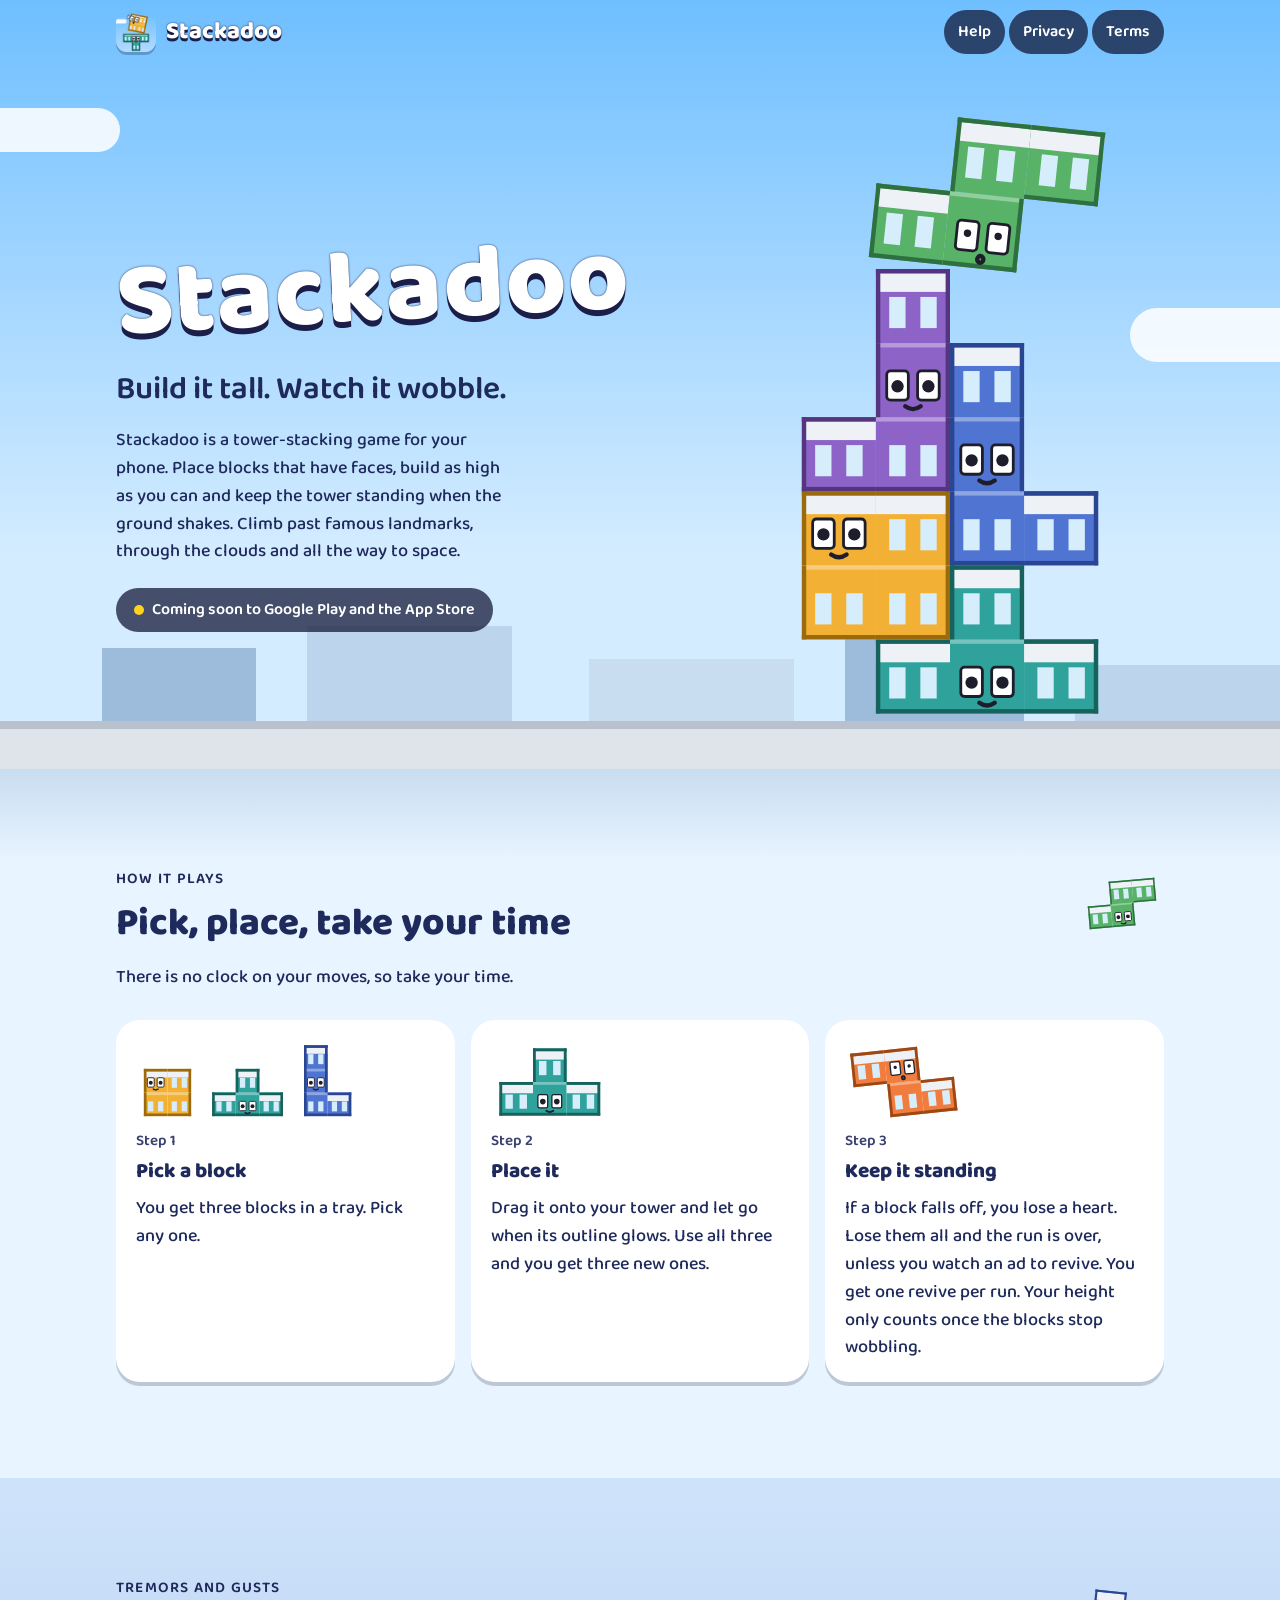
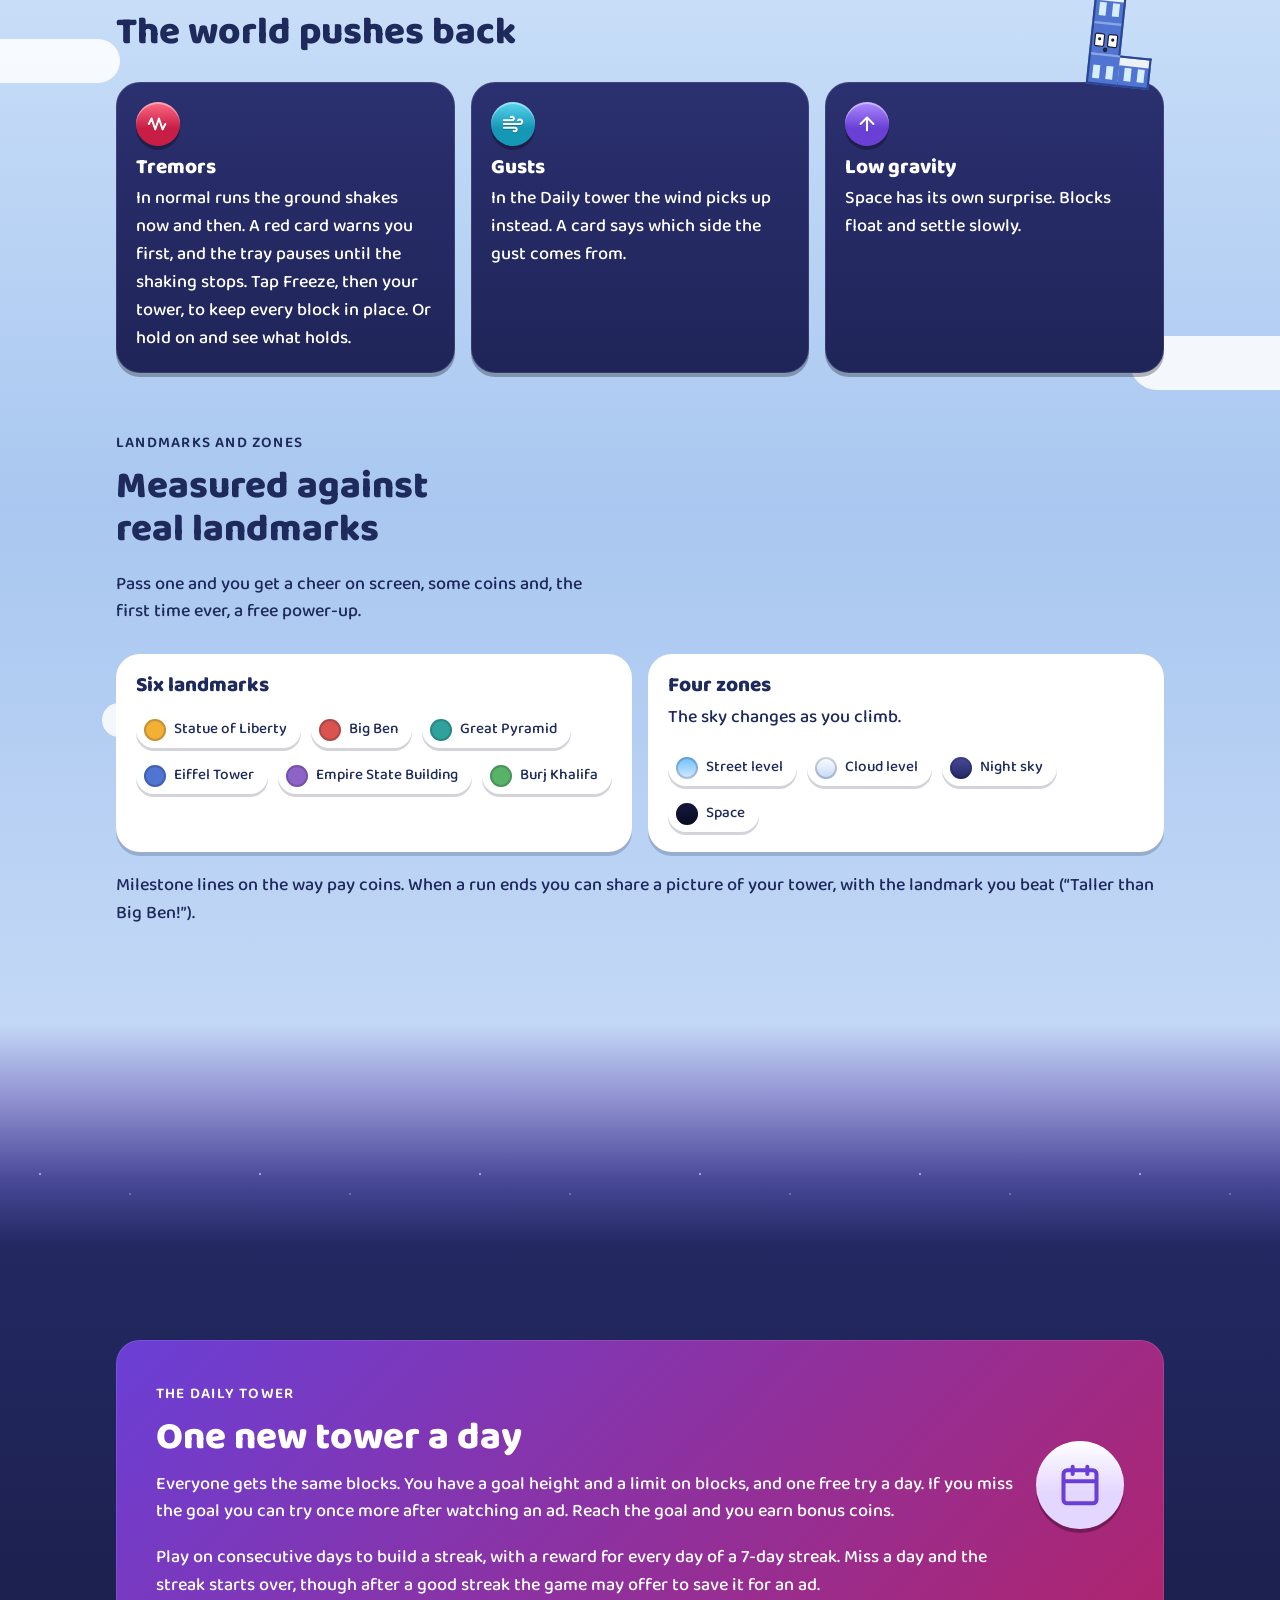
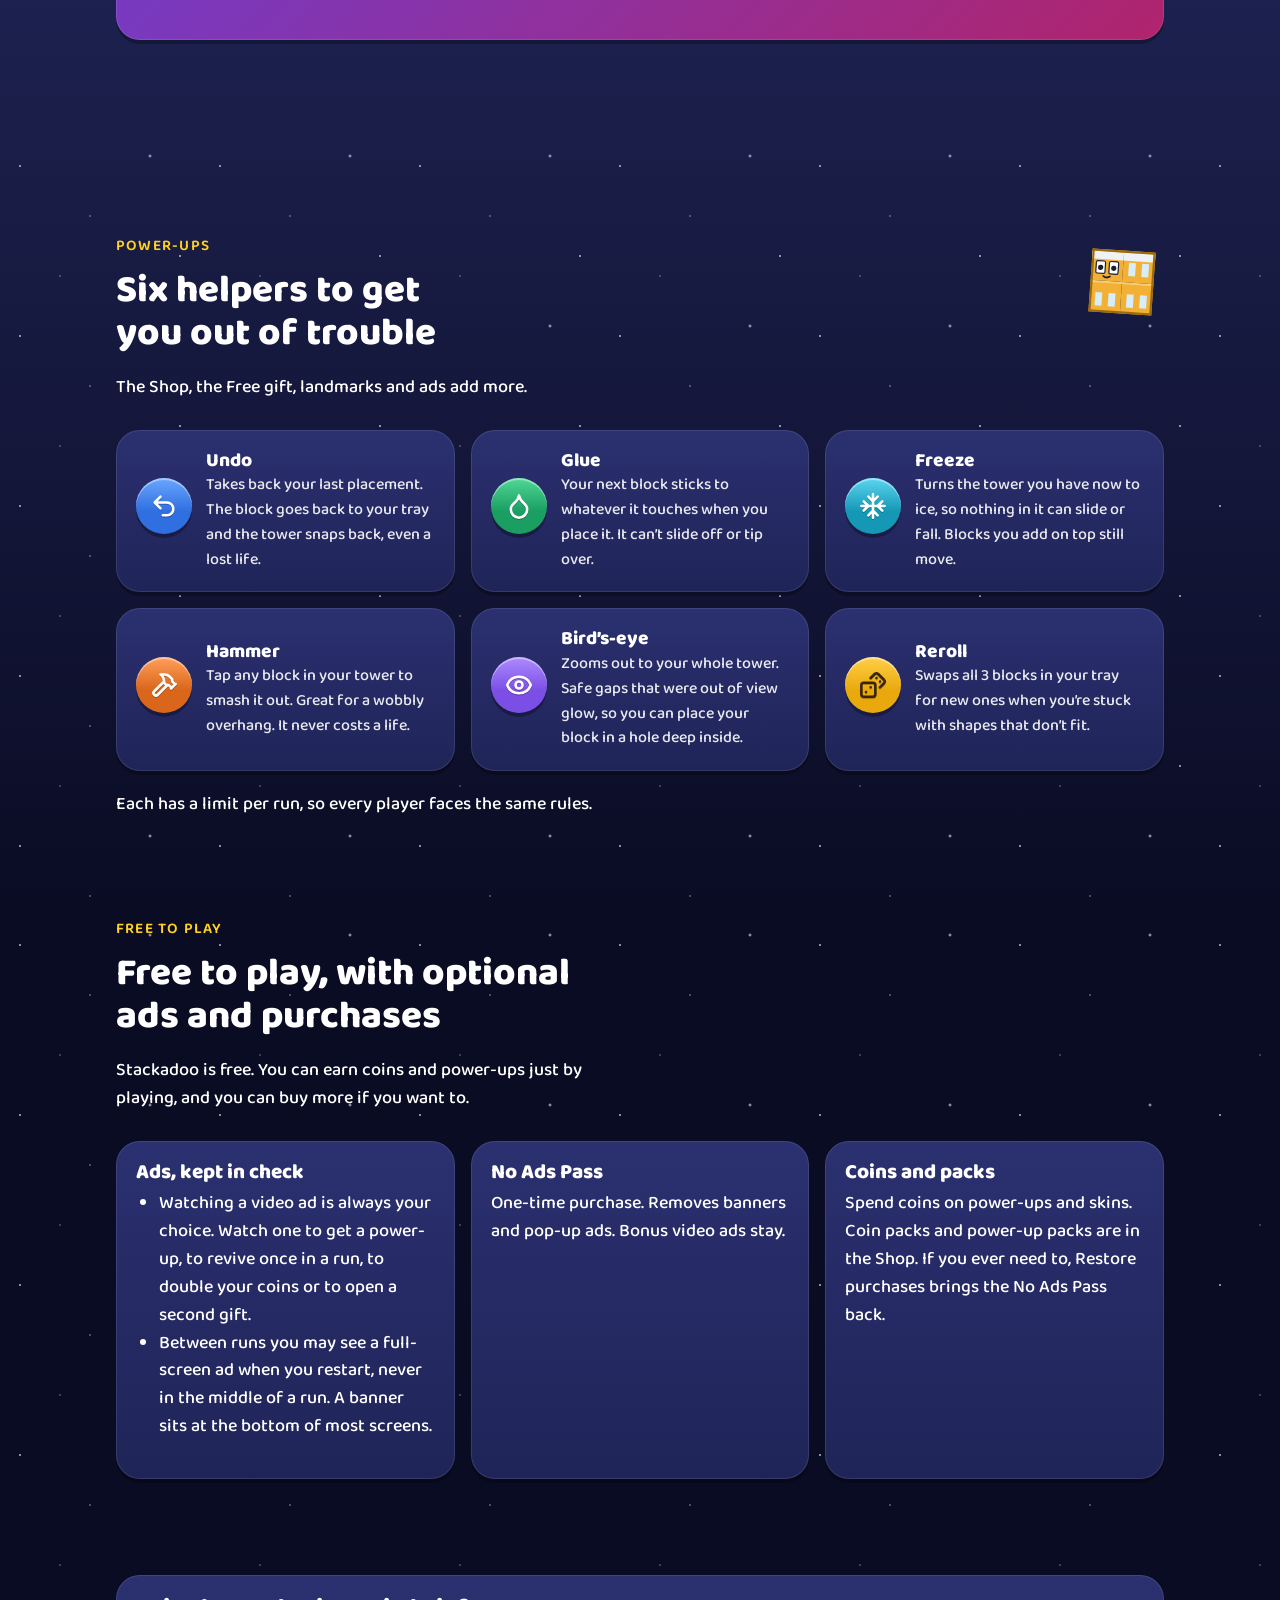
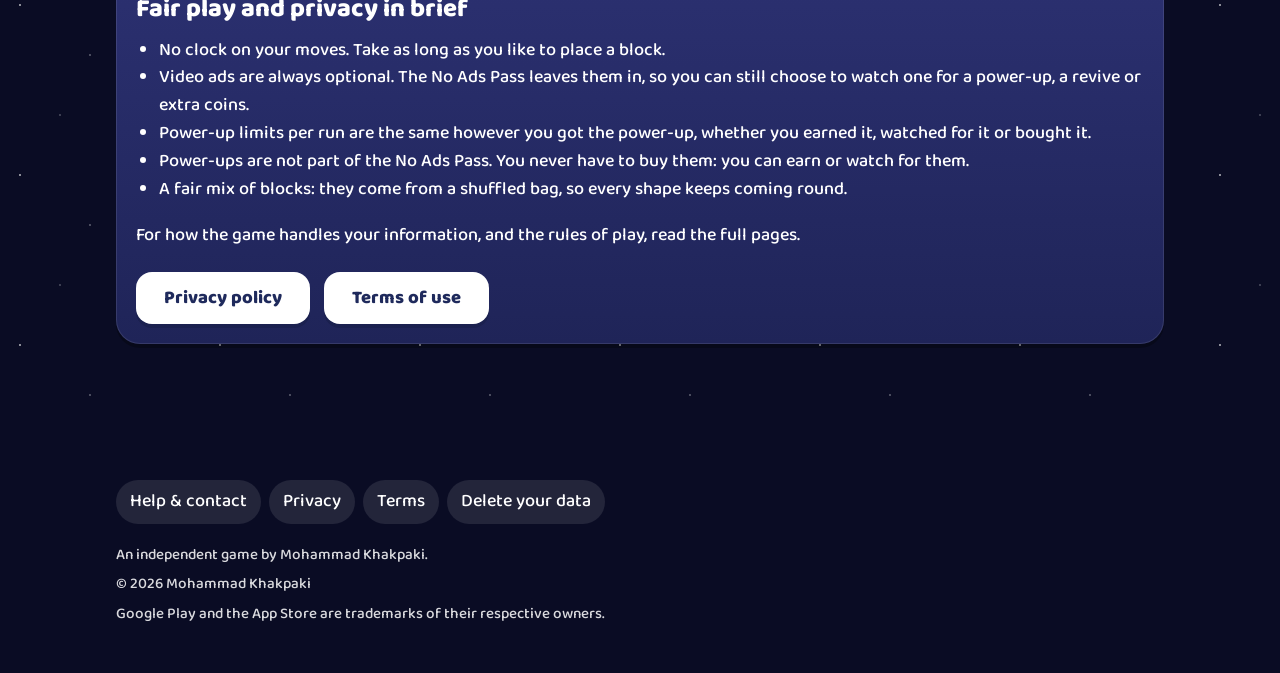
==== commit 925c3297: "Stackadoo site: no language list (owner, 20 Nov 2026) The game will ship in many more languages; the" ====
--- a/index.html
+++ b/index.html
@@ -256,7 +256,6 @@
         <li><a href="terms.html">Terms</a></li>
         <li><a href="delete-data.html">Delete your data</a></li>
       </ul>
-      <p class="footer-small">The game speaks English and Persian.</p>
       <p class="footer-small">An independent game by Mohammad Khakpaki.</p>
       <p class="footer-small">&copy; 2026 Mohammad Khakpaki</p>
       <p class="footer-small">Google Play and the App Store are trademarks of their respective owners.</p>
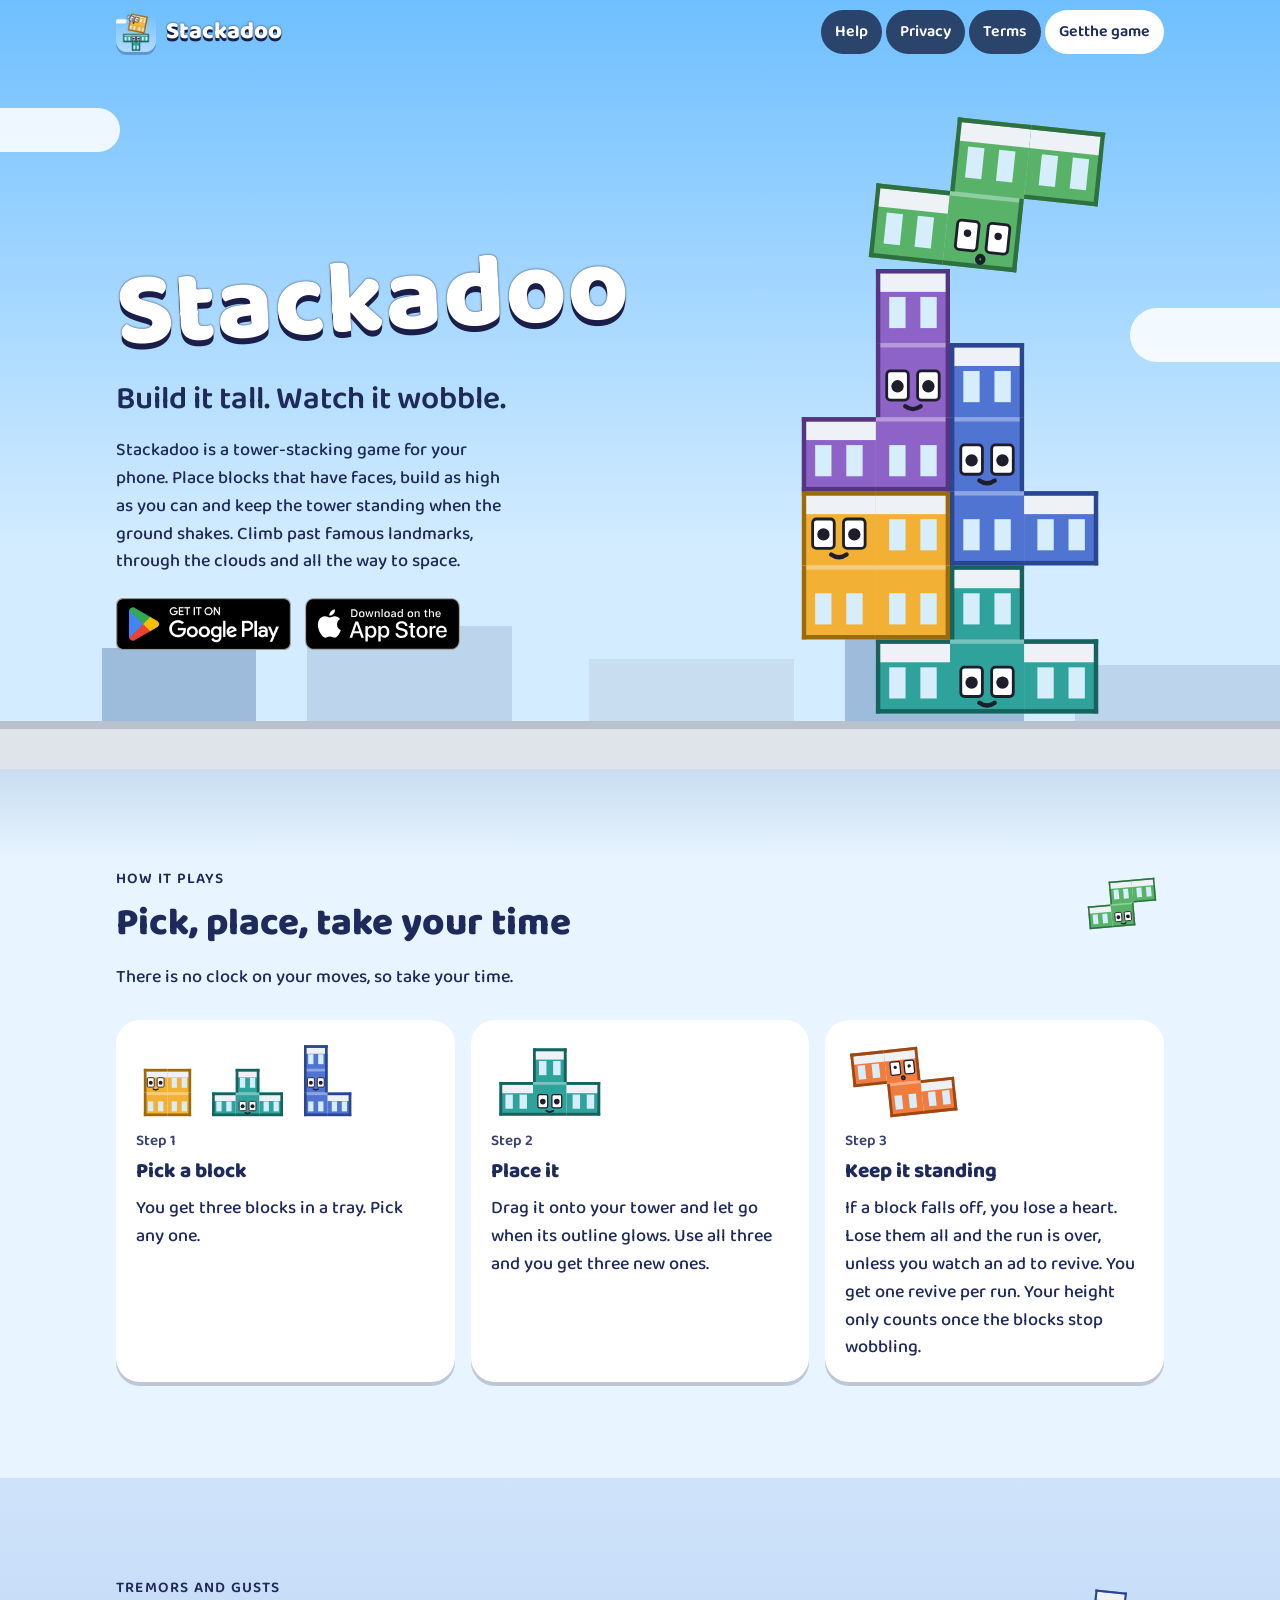
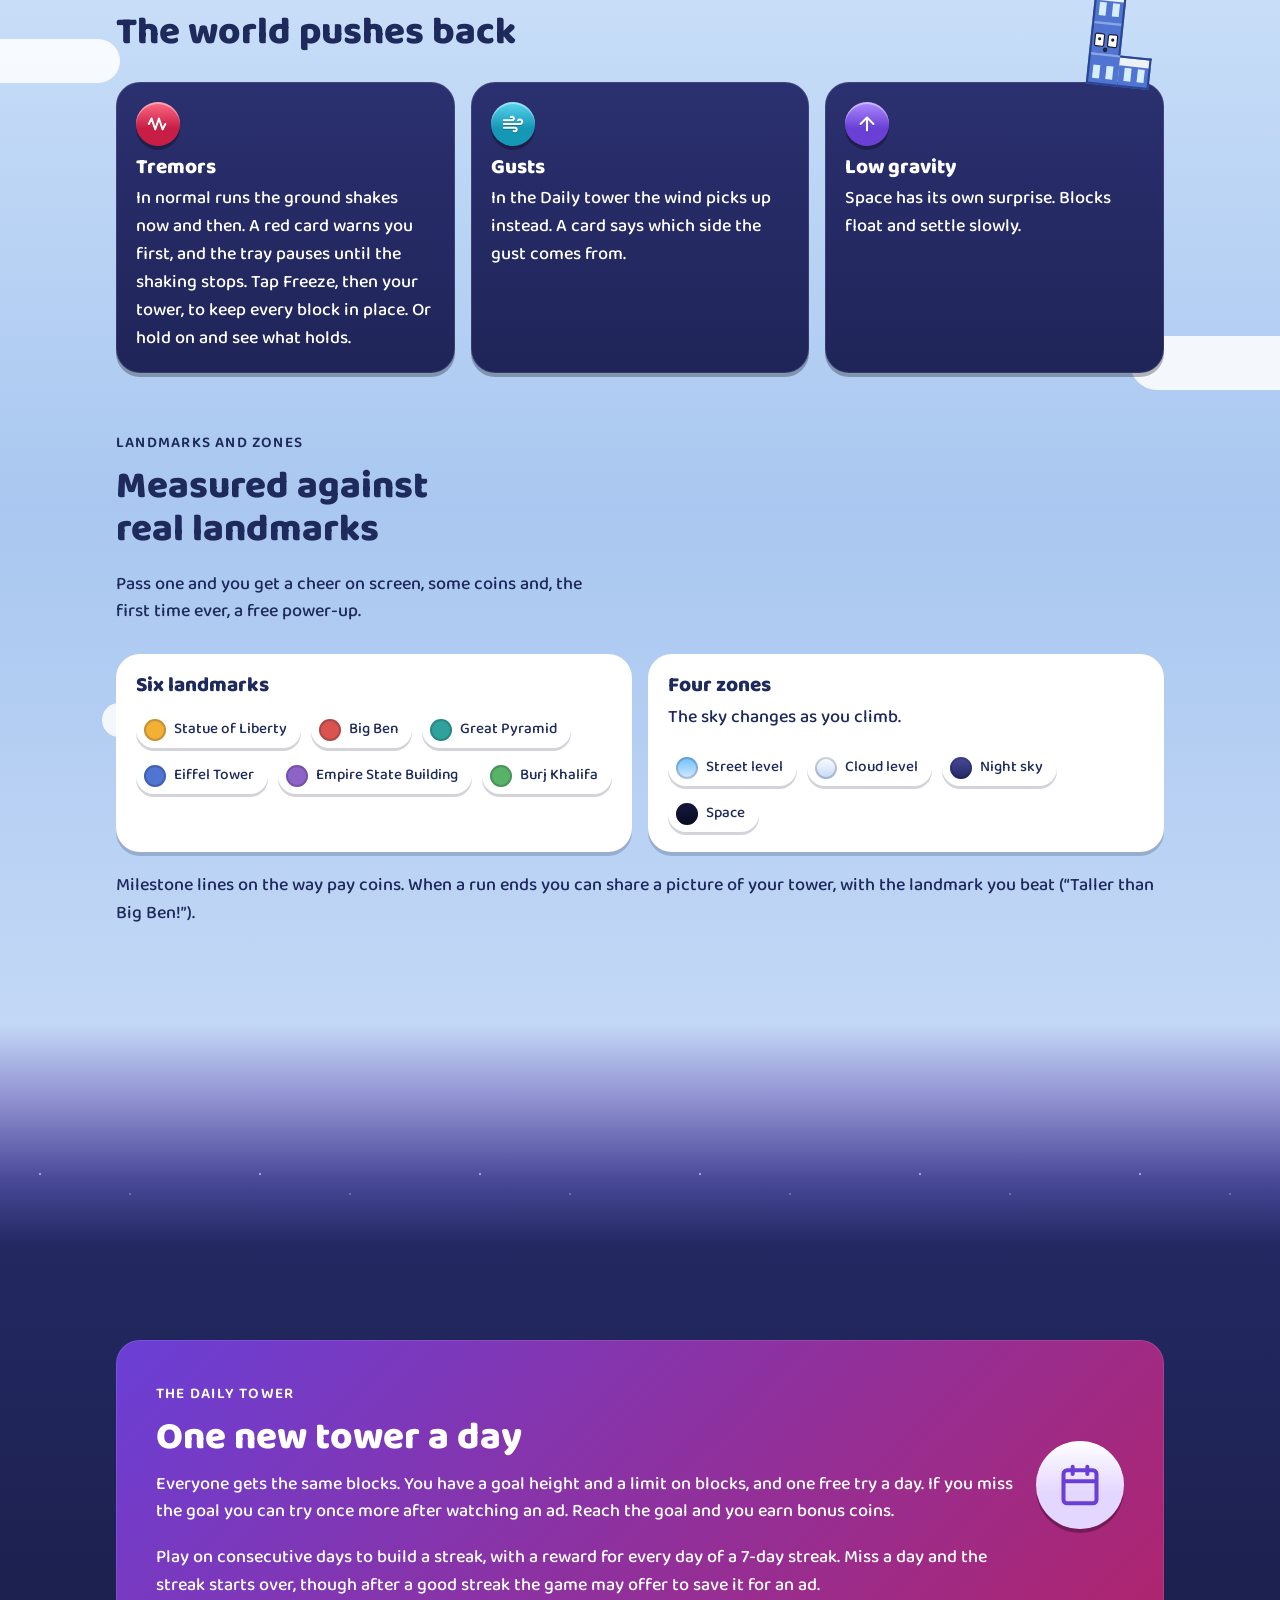
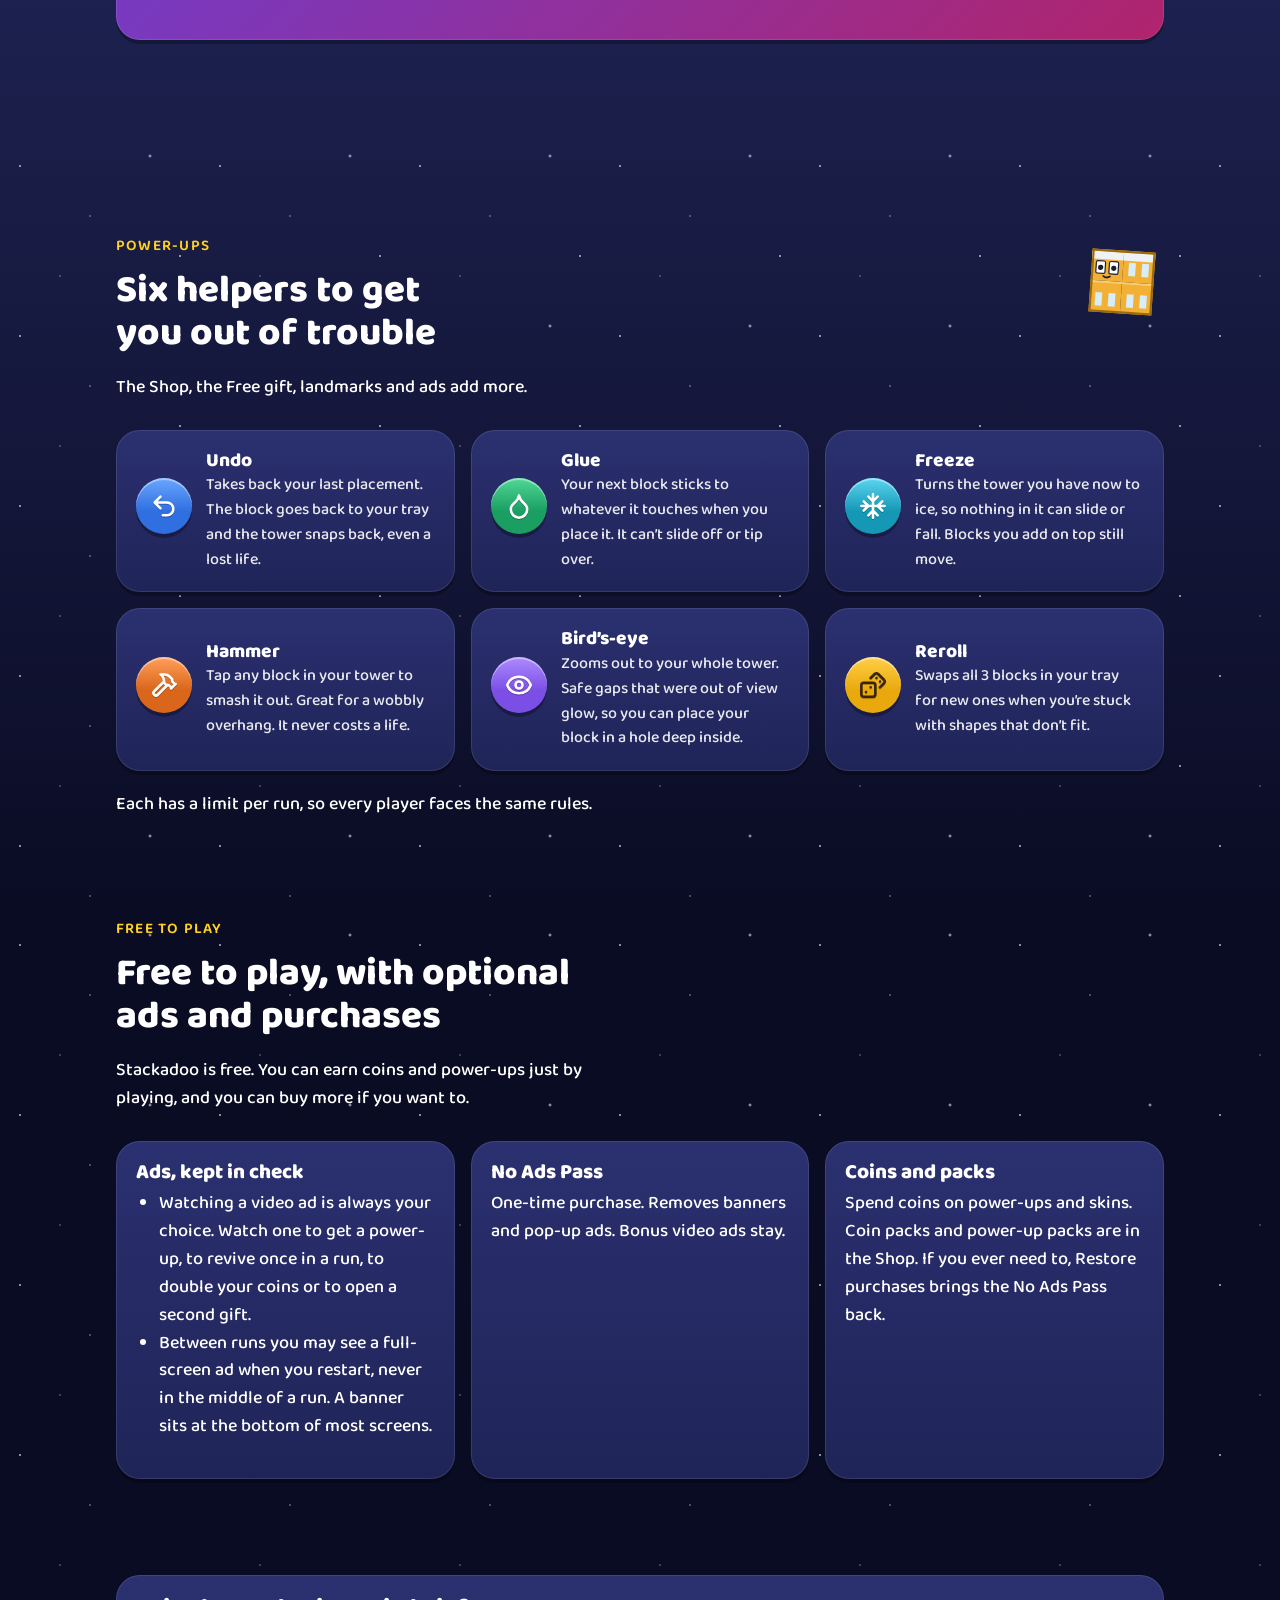
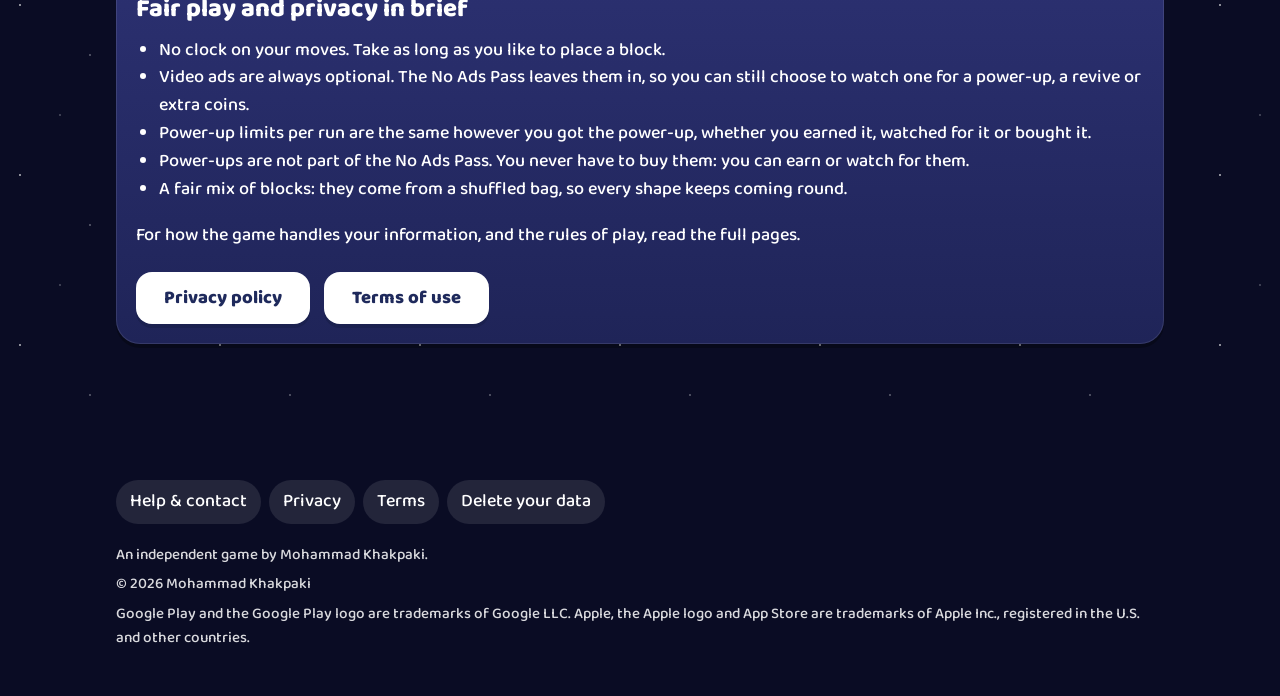
==== commit a21d8042: "Get Stackadoo page (/get) with store detection; store badges on the site get.html: Android redirects" ====
--- a/index.html
+++ b/index.html
@@ -6,6 +6,7 @@
   <title>Stackadoo: a wobbly tower-stacking game for Android and iOS</title>
   <meta name="description" content="Stackadoo is a tower-stacking game with wobbly block characters. Place them, survive the tremors and climb past landmarks into space.">
   <meta name="theme-color" content="#6fbfff">
+  <meta name="apple-itunes-app" content="app-id=6837267261">
   <link rel="canonical" href="https://mkhakpaki.github.io/stackadoo-site/">
   <link rel="icon" href="favicon.ico" sizes="48x48">
   <link rel="icon" type="image/png" sizes="32x32" href="favicon-32.png">
@@ -39,6 +40,7 @@
           <li><a href="support.html">Help</a></li>
           <li><a href="privacy.html">Privacy</a></li>
           <li><a href="terms.html">Terms</a></li>
+          <li><a class="nav-get" href="get.html">Get<span class="nav-long"> the game</span></a></li>
         </ul>
       </nav>
     </div>
@@ -55,7 +57,10 @@
         <h1 class="logo logo--hero">Stackadoo<span class="sr-only">: a wobbly tower-stacking game</span></h1>
         <p class="tagline">Build it tall. Watch it wobble.</p>
         <p class="pitch">Stackadoo is a tower-stacking game for your phone. Place blocks that have faces, build as high as you can and keep the tower standing when the ground shakes. Climb past famous landmarks, through the clouds and all the way to space.</p>
-        <p><span class="pill pill--dot">Coming soon to Google Play and the App Store</span></p>
+        <div class="store-badges">
+          <a class="store-badge" href="https://play.google.com/store/apps/details?id=com.mkhakpaki.stackadoo.android" rel="noopener"><img src="google-play-badge.png" alt="Get it on Google Play" width="175" height="52"></a>
+          <a class="store-badge" href="https://apps.apple.com/app/id6837267261" rel="noopener"><img src="app-store-badge.svg" alt="Download on the App Store" width="156" height="52"></a>
+        </div>
       </div>
       <div class="hero-art">
         <svg class="tower" viewBox="0 0 196 372" aria-hidden="true" focusable="false"><g transform="translate(10 10)"><rect x="44.0" y="308.0" width="44" height="44" fill="#2fa39b"/><rect x="44.0" y="310.6" width="44" height="11.0" fill="#eef1f5"/><rect x="44.0" y="308.0" width="44" height="2.6" fill="#17625d"/><rect x="44.0" y="349.4" width="44" height="2.6" fill="#17625d"/><rect x="44.0" y="308.0" width="2.6" height="44" fill="#17625d"/><rect x="51.9" y="324.6" width="9.7" height="18.5" fill="#d6eefc"/><rect x="70.4" y="324.6" width="9.7" height="18.5" fill="#d6eefc"/><rect x="88.0" y="308.0" width="44" height="44" fill="#2fa39b"/><rect x="88.0" y="308.0" width="44" height="2.6" fill="#fff" opacity=".35"/><rect x="88.0" y="349.4" width="44" height="2.6" fill="#17625d"/><g transform="translate(88.0 308.0) scale(1.833)"><rect x="3.5" y="9" width="7" height="9.5" rx="1.2" fill="#fff" stroke="#1d1d2b" stroke-width=".9"/><rect x="13.5" y="9" width="7" height="9.5" rx="1.2" fill="#fff" stroke="#1d1d2b" stroke-width=".9"/><circle cx="7" cy="14" r="2" fill="#1d1d2b"/><circle cx="17" cy="14" r="2" fill="#1d1d2b"/><path d="M9.5 20.5q2.5 1.8 5 0" fill="none" stroke="#1d1d2b" stroke-width="1.4" stroke-linecap="round"/></g><rect x="132.0" y="308.0" width="44" height="44" fill="#2fa39b"/><rect x="132.0" y="310.6" width="44" height="11.0" fill="#eef1f5"/><rect x="132.0" y="308.0" width="44" height="2.6" fill="#17625d"/><rect x="132.0" y="349.4" width="44" height="2.6" fill="#17625d"/><rect x="173.4" y="308.0" width="2.6" height="44" fill="#17625d"/><rect x="139.9" y="324.6" width="9.7" height="18.5" fill="#d6eefc"/><rect x="158.4" y="324.6" width="9.7" height="18.5" fill="#d6eefc"/><rect x="88.0" y="264.0" width="44" height="44" fill="#2fa39b"/><rect x="88.0" y="266.6" width="44" height="11.0" fill="#eef1f5"/><rect x="88.0" y="264.0" width="44" height="2.6" fill="#17625d"/><rect x="88.0" y="264.0" width="2.6" height="44" fill="#17625d"/><rect x="129.4" y="264.0" width="2.6" height="44" fill="#17625d"/><rect x="95.9" y="280.6" width="9.7" height="18.5" fill="#d6eefc"/><rect x="114.4" y="280.6" width="9.7" height="18.5" fill="#d6eefc"/><rect x="0.0" y="264.0" width="44" height="44" fill="#f2b134"/><rect x="0.0" y="264.0" width="44" height="2.6" fill="#fff" opacity=".35"/><rect x="0.0" y="305.4" width="44" height="2.6" fill="#9a6a0c"/><rect x="0.0" y="264.0" width="2.6" height="44" fill="#9a6a0c"/><rect x="7.9" y="280.6" width="9.7" height="18.5" fill="#d6eefc"/><rect x="26.4" y="280.6" width="9.7" height="18.5" fill="#d6eefc"/><rect x="44.0" y="264.0" width="44" height="44" fill="#f2b134"/><rect x="44.0" y="264.0" width="44" height="2.6" fill="#fff" opacity=".35"/><rect x="44.0" y="305.4" width="44" height="2.6" fill="#9a6a0c"/><rect x="85.4" y="264.0" width="2.6" height="44" fill="#9a6a0c"/><rect x="51.9" y="280.6" width="9.7" height="18.5" fill="#d6eefc"/><rect x="70.4" y="280.6" width="9.7" height="18.5" fill="#d6eefc"/><rect x="0.0" y="220.0" width="44" height="44" fill="#f2b134"/><rect x="0.0" y="222.6" width="44" height="11.0" fill="#eef1f5"/><rect x="0.0" y="220.0" width="44" height="2.6" fill="#9a6a0c"/><rect x="0.0" y="220.0" width="2.6" height="44" fill="#9a6a0c"/><g transform="translate(0.0 220.0) scale(1.833)"><rect x="3.5" y="9" width="7" height="9.5" rx="1.2" fill="#fff" stroke="#1d1d2b" stroke-width=".9"/><rect x="13.5" y="9" width="7" height="9.5" rx="1.2" fill="#fff" stroke="#1d1d2b" stroke-width=".9"/><circle cx="7" cy="14" r="2" fill="#1d1d2b"/><circle cx="17" cy="14" r="2" fill="#1d1d2b"/><path d="M9.5 20.5q2.5 1.8 5 0" fill="none" stroke="#1d1d2b" stroke-width="1.4" stroke-linecap="round"/></g><rect x="44.0" y="220.0" width="44" height="44" fill="#f2b134"/><rect x="44.0" y="222.6" width="44" height="11.0" fill="#eef1f5"/><rect x="44.0" y="220.0" width="44" height="2.6" fill="#9a6a0c"/><rect x="85.4" y="220.0" width="2.6" height="44" fill="#9a6a0c"/><rect x="51.9" y="236.6" width="9.7" height="18.5" fill="#d6eefc"/><rect x="70.4" y="236.6" width="9.7" height="18.5" fill="#d6eefc"/><rect x="88.0" y="220.0" width="44" height="44" fill="#4f74d1"/><rect x="88.0" y="220.0" width="44" height="2.6" fill="#fff" opacity=".35"/><rect x="88.0" y="261.4" width="44" height="2.6" fill="#2a4692"/><rect x="88.0" y="220.0" width="2.6" height="44" fill="#2a4692"/><rect x="95.9" y="236.6" width="9.7" height="18.5" fill="#d6eefc"/><rect x="114.4" y="236.6" width="9.7" height="18.5" fill="#d6eefc"/><rect x="132.0" y="220.0" width="44" height="44" fill="#4f74d1"/><rect x="132.0" y="222.6" width="44" height="11.0" fill="#eef1f5"/><rect x="132.0" y="220.0" width="44" height="2.6" fill="#2a4692"/><rect x="132.0" y="261.4" width="44" height="2.6" fill="#2a4692"/><rect x="173.4" y="220.0" width="2.6" height="44" fill="#2a4692"/><rect x="139.9" y="236.6" width="9.7" height="18.5" fill="#d6eefc"/><rect x="158.4" y="236.6" width="9.7" height="18.5" fill="#d6eefc"/><rect x="88.0" y="176.0" width="44" height="44" fill="#4f74d1"/><rect x="88.0" y="176.0" width="44" height="2.6" fill="#fff" opacity=".35"/><rect x="88.0" y="176.0" width="2.6" height="44" fill="#2a4692"/><rect x="129.4" y="176.0" width="2.6" height="44" fill="#2a4692"/><g transform="translate(88.0 176.0) scale(1.833)"><rect x="3.5" y="9" width="7" height="9.5" rx="1.2" fill="#fff" stroke="#1d1d2b" stroke-width=".9"/><rect x="13.5" y="9" width="7" height="9.5" rx="1.2" fill="#fff" stroke="#1d1d2b" stroke-width=".9"/><circle cx="7" cy="14" r="2" fill="#1d1d2b"/><circle cx="17" cy="14" r="2" fill="#1d1d2b"/><path d="M9.5 20.5q2.5 1.8 5 0" fill="none" stroke="#1d1d2b" stroke-width="1.4" stroke-linecap="round"/></g><rect x="88.0" y="132.0" width="44" height="44" fill="#4f74d1"/><rect x="88.0" y="134.6" width="44" height="11.0" fill="#eef1f5"/><rect x="88.0" y="132.0" width="44" height="2.6" fill="#2a4692"/><rect x="88.0" y="132.0" width="2.6" height="44" fill="#2a4692"/><rect x="129.4" y="132.0" width="2.6" height="44" fill="#2a4692"/><rect x="95.9" y="148.6" width="9.7" height="18.5" fill="#d6eefc"/><rect x="114.4" y="148.6" width="9.7" height="18.5" fill="#d6eefc"/><rect x="0.0" y="176.0" width="44" height="44" fill="#8e63c7"/><rect x="0.0" y="178.6" width="44" height="11.0" fill="#eef1f5"/><rect x="0.0" y="176.0" width="44" height="2.6" fill="#55357f"/><rect x="0.0" y="217.4" width="44" height="2.6" fill="#55357f"/><rect x="0.0" y="176.0" width="2.6" height="44" fill="#55357f"/><rect x="7.9" y="192.6" width="9.7" height="18.5" fill="#d6eefc"/><rect x="26.4" y="192.6" width="9.7" height="18.5" fill="#d6eefc"/><rect x="44.0" y="176.0" width="44" height="44" fill="#8e63c7"/><rect x="44.0" y="176.0" width="44" height="2.6" fill="#fff" opacity=".35"/><rect x="44.0" y="217.4" width="44" height="2.6" fill="#55357f"/><rect x="85.4" y="176.0" width="2.6" height="44" fill="#55357f"/><rect x="51.9" y="192.6" width="9.7" height="18.5" fill="#d6eefc"/><rect x="70.4" y="192.6" width="9.7" height="18.5" fill="#d6eefc"/><rect x="44.0" y="132.0" width="44" height="44" fill="#8e63c7"/><rect x="44.0" y="132.0" width="44" height="2.6" fill="#fff" opacity=".35"/><rect x="44.0" y="132.0" width="2.6" height="44" fill="#55357f"/><rect x="85.4" y="132.0" width="2.6" height="44" fill="#55357f"/><g transform="translate(44.0 132.0) scale(1.833)"><rect x="3.5" y="9" width="7" height="9.5" rx="1.2" fill="#fff" stroke="#1d1d2b" stroke-width=".9"/><rect x="13.5" y="9" width="7" height="9.5" rx="1.2" fill="#fff" stroke="#1d1d2b" stroke-width=".9"/><circle cx="7" cy="14" r="2" fill="#1d1d2b"/><circle cx="17" cy="14" r="2" fill="#1d1d2b"/><path d="M9.5 20.5q2.5 1.8 5 0" fill="none" stroke="#1d1d2b" stroke-width="1.4" stroke-linecap="round"/></g><rect x="44.0" y="88.0" width="44" height="44" fill="#8e63c7"/><rect x="44.0" y="90.6" width="44" height="11.0" fill="#eef1f5"/><rect x="44.0" y="88.0" width="44" height="2.6" fill="#55357f"/><rect x="44.0" y="88.0" width="2.6" height="44" fill="#55357f"/><rect x="85.4" y="88.0" width="2.6" height="44" fill="#55357f"/><rect x="51.9" y="104.6" width="9.7" height="18.5" fill="#d6eefc"/><rect x="70.4" y="104.6" width="9.7" height="18.5" fill="#d6eefc"/><g transform="rotate(6 110.0 44.0)"><rect x="44.0" y="44.0" width="44" height="44" fill="#58b368"/><rect x="44.0" y="46.6" width="44" height="11.0" fill="#eef1f5"/><rect x="44.0" y="44.0" width="44" height="2.6" fill="#2f7040"/><rect x="44.0" y="85.4" width="44" height="2.6" fill="#2f7040"/><rect x="44.0" y="44.0" width="2.6" height="44" fill="#2f7040"/><rect x="51.9" y="60.6" width="9.7" height="18.5" fill="#d6eefc"/><rect x="70.4" y="60.6" width="9.7" height="18.5" fill="#d6eefc"/><rect x="88.0" y="44.0" width="44" height="44" fill="#58b368"/><rect x="88.0" y="44.0" width="44" height="2.6" fill="#fff" opacity=".35"/><rect x="88.0" y="85.4" width="44" height="2.6" fill="#2f7040"/><rect x="129.4" y="44.0" width="2.6" height="44" fill="#2f7040"/><g transform="translate(88.0 44.0) scale(1.833)"><rect x="3.5" y="9" width="7" height="9.5" rx="1.2" fill="#fff" stroke="#1d1d2b" stroke-width=".9"/><rect x="13.5" y="9" width="7" height="9.5" rx="1.2" fill="#fff" stroke="#1d1d2b" stroke-width=".9"/><circle cx="7" cy="13" r="1.2" fill="#1d1d2b"/><circle cx="17" cy="13" r="1.2" fill="#1d1d2b"/><path d="M11 21a1 1.1 0 1 0 2 0a1 1.1 0 1 0-2 0" fill="none" stroke="#1d1d2b" stroke-width="1.4" stroke-linecap="round"/></g><rect x="88.0" y="0.0" width="44" height="44" fill="#58b368"/><rect x="88.0" y="2.6" width="44" height="11.0" fill="#eef1f5"/><rect x="88.0" y="0.0" width="44" height="2.6" fill="#2f7040"/><rect x="88.0" y="0.0" width="2.6" height="44" fill="#2f7040"/><rect x="95.9" y="16.6" width="9.7" height="18.5" fill="#d6eefc"/><rect x="114.4" y="16.6" width="9.7" height="18.5" fill="#d6eefc"/><rect x="132.0" y="0.0" width="44" height="44" fill="#58b368"/><rect x="132.0" y="2.6" width="44" height="11.0" fill="#eef1f5"/><rect x="132.0" y="0.0" width="44" height="2.6" fill="#2f7040"/><rect x="132.0" y="41.4" width="44" height="2.6" fill="#2f7040"/><rect x="173.4" y="0.0" width="2.6" height="44" fill="#2f7040"/><rect x="139.9" y="16.6" width="9.7" height="18.5" fill="#d6eefc"/><rect x="158.4" y="16.6" width="9.7" height="18.5" fill="#d6eefc"/></g></g></svg>
@@ -258,7 +263,7 @@
       </ul>
       <p class="footer-small">An independent game by Mohammad Khakpaki.</p>
       <p class="footer-small">&copy; 2026 Mohammad Khakpaki</p>
-      <p class="footer-small">Google Play and the App Store are trademarks of their respective owners.</p>
+      <p class="footer-small">Google Play and the Google Play logo are trademarks of Google LLC. Apple, the Apple logo and App Store are trademarks of Apple Inc., registered in the U.S. and other countries.</p>
     </div>
   </footer>
 </body>
--- a/style.css
+++ b/style.css
@@ -426,3 +426,37 @@
   a { color: #000; }
 }
 .card > .disc { margin-block-end: 10px; }
+
+/* ---------- Store badges (official artwork, unaltered; same height) ---------- */
+.store-badges { display: flex; flex-wrap: wrap; align-items: center; gap: 12px 14px; --badge-h: 52px; }
+.store-badge { display: inline-flex; min-block-size: var(--tap); border-radius: 8px; }
+.store-badge img { display: block; block-size: var(--badge-h); inline-size: auto; }
+.store-badge:hover { filter: brightness(1.08); }
+
+/* ---------- Header: Get the game link ---------- */
+.nav a.nav-get { background: var(--white); color: var(--ink); }
+.nav a.nav-get:hover { background: #eef5fd; }
+@media (max-width: 559px) {
+  .nav-long { position: absolute; inline-size: 1px; block-size: 1px; margin: -1px; overflow: hidden; clip: rect(0 0 0 0); white-space: nowrap; }
+}
+
+/* ---------- Get page (get.html): one white card on the sky ---------- */
+.page-get {
+  min-block-size: 100vh; display: grid; place-items: center; padding: 24px var(--gutter);
+  background: linear-gradient(var(--sky-top), var(--sky-bottom)) no-repeat var(--sky-pale);
+}
+main.get {
+  inline-size: 100%; max-inline-size: 440px; padding: 32px 24px 24px; text-align: center;
+  background: var(--white); color: var(--ink); border-radius: var(--r-sheet); box-shadow: 0 6px 0 rgba(15, 20, 50, 0.18);
+}
+.get-icon { inline-size: 96px; block-size: 96px; margin: 0 auto 16px; border-radius: 22px; box-shadow: 0 4px 0 rgba(15, 20, 50, 0.2); }
+main.get h1 { font-size: clamp(2rem, 8vw, 2.5rem); margin-block-end: 0.2em; }
+.get-lede { font-weight: 600; font-size: 1.25rem; margin-block-end: 0.2em; }
+.get-sub { color: var(--ink-soft); margin-block-end: 22px; }
+.page-get .store-badges { justify-content: center; }
+.page-get .is-ios { flex-direction: column; }
+.page-get .is-ios .store-badge--appstore img { block-size: 68px; }
+.get-hint { margin-block: 20px 0; font-size: 1rem; color: var(--ink-soft); }
+.get-legal { margin-block: 28px 0 0; font-size: 0.75rem; line-height: 1.5; color: var(--ink-soft); max-width: 36ch; margin-inline: auto; }
+.get-home { margin-block: 8px 0; }
+.get-home a { display: inline-flex; align-items: center; min-block-size: var(--tap); }
